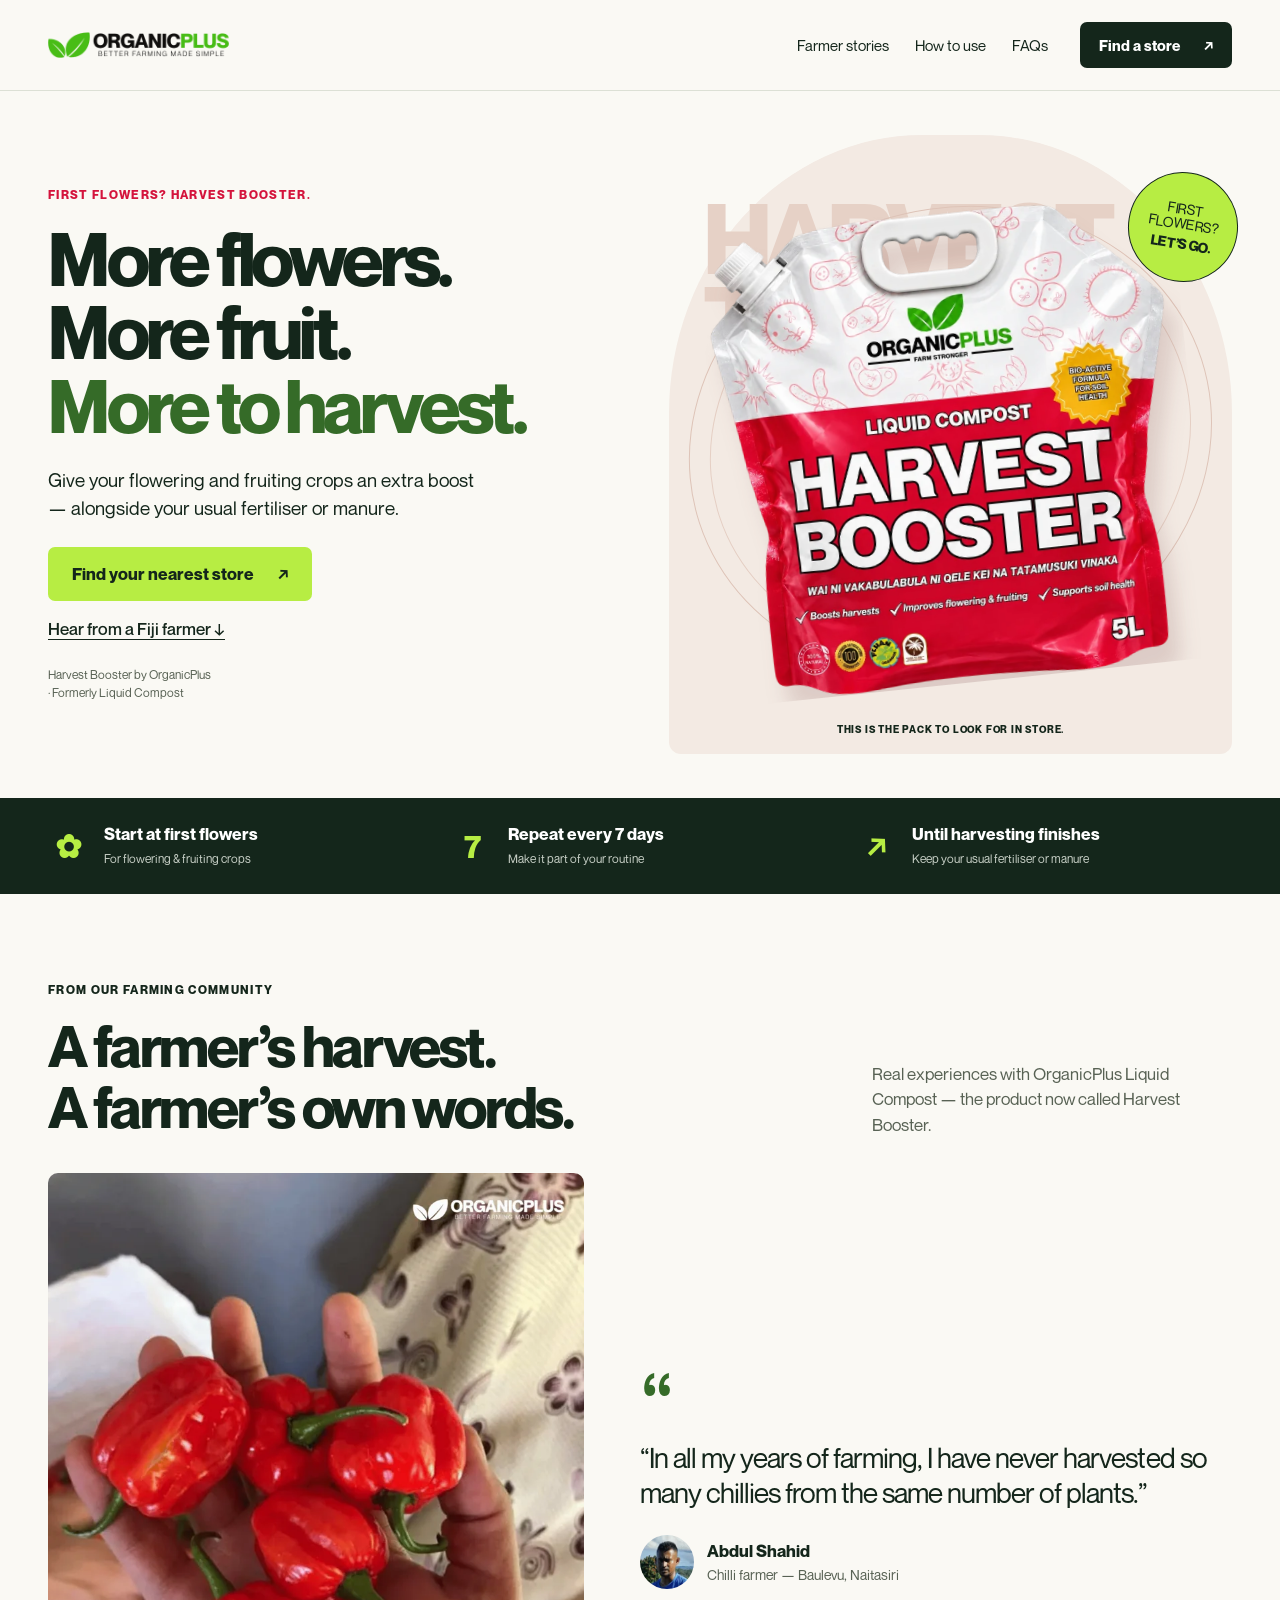
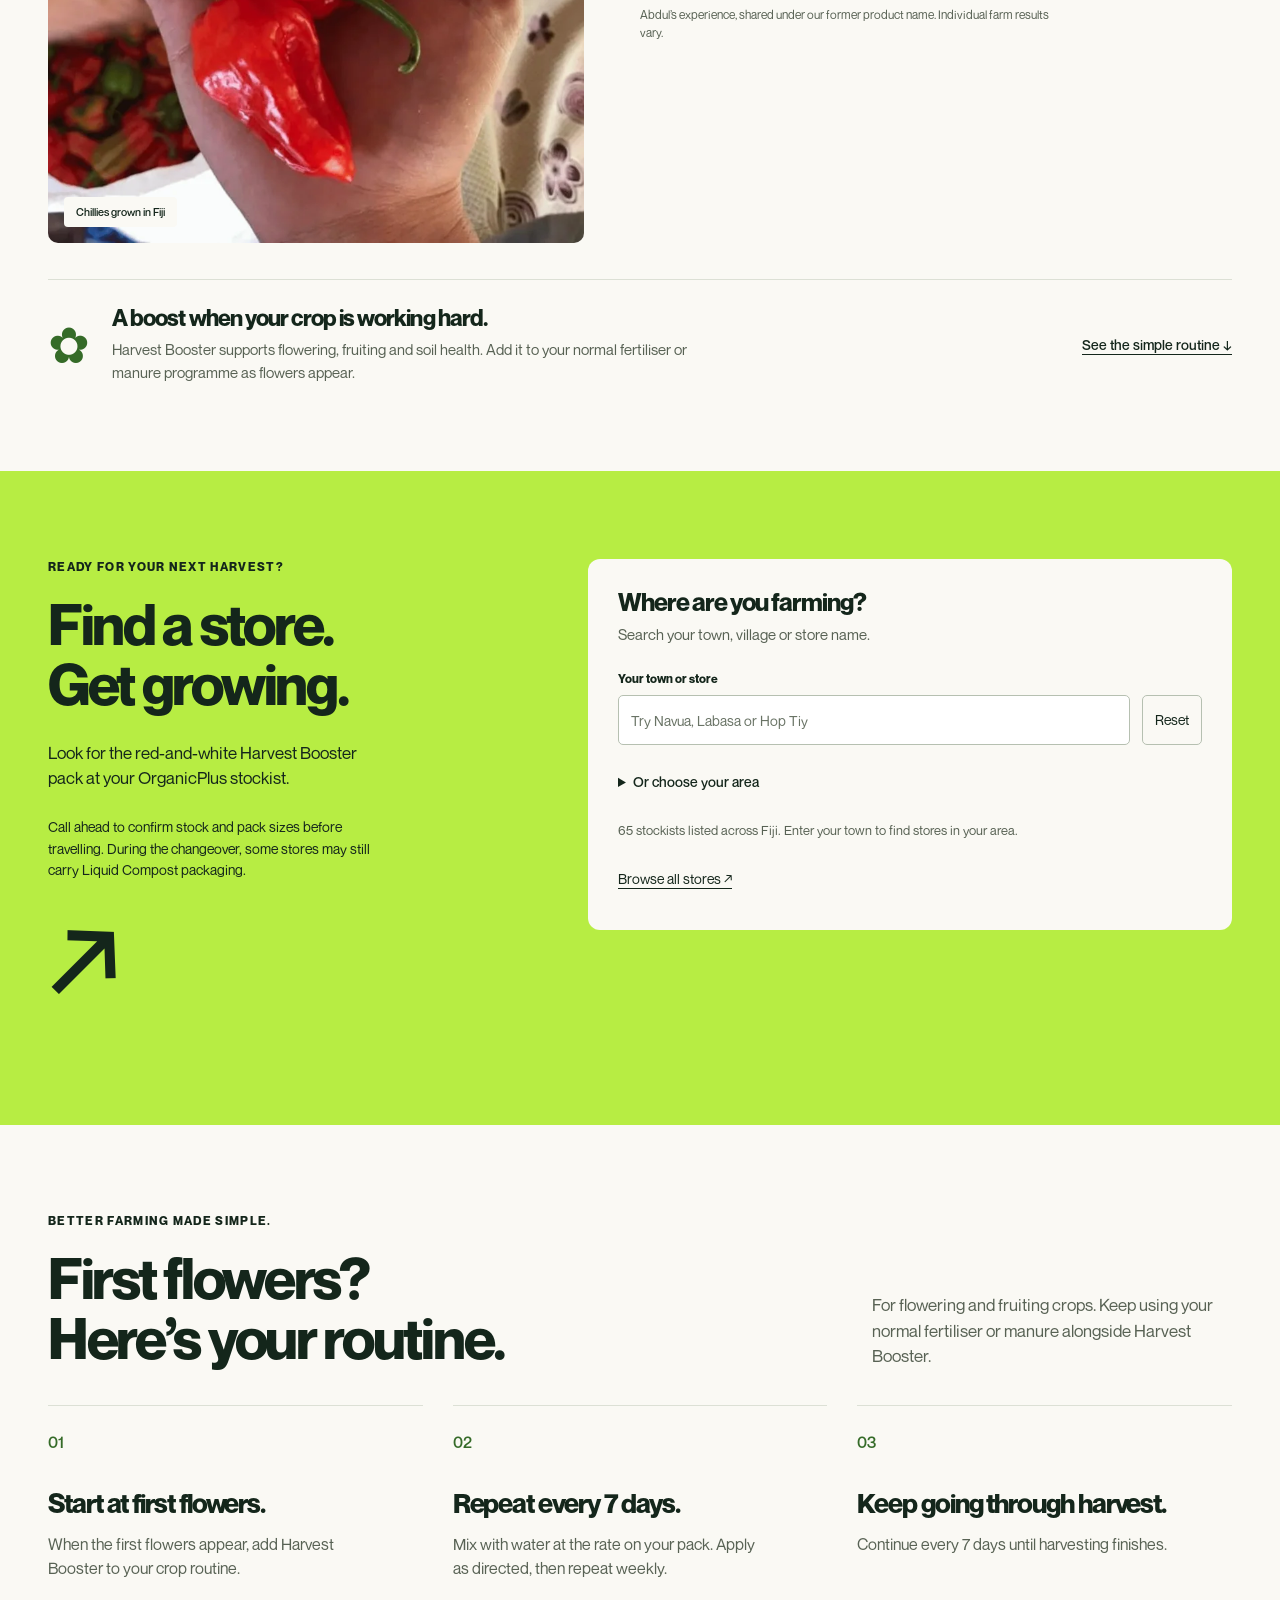
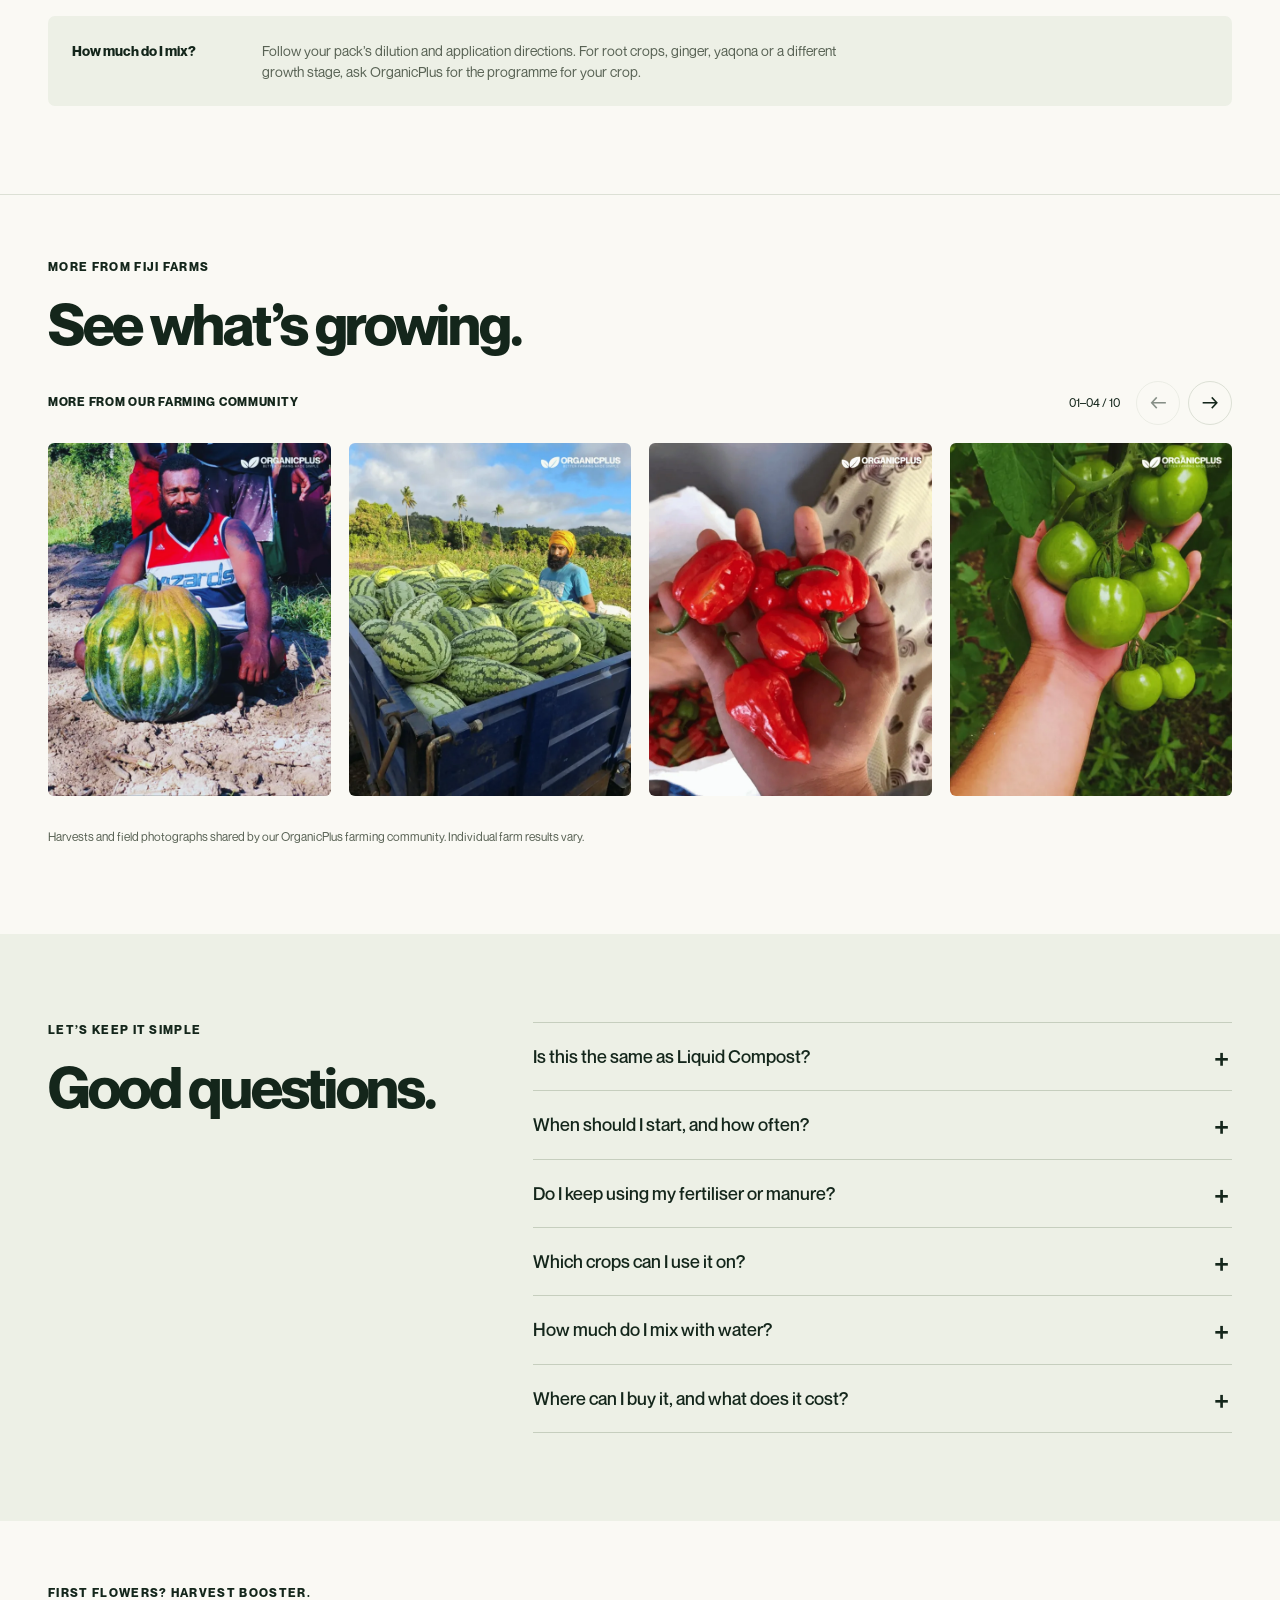
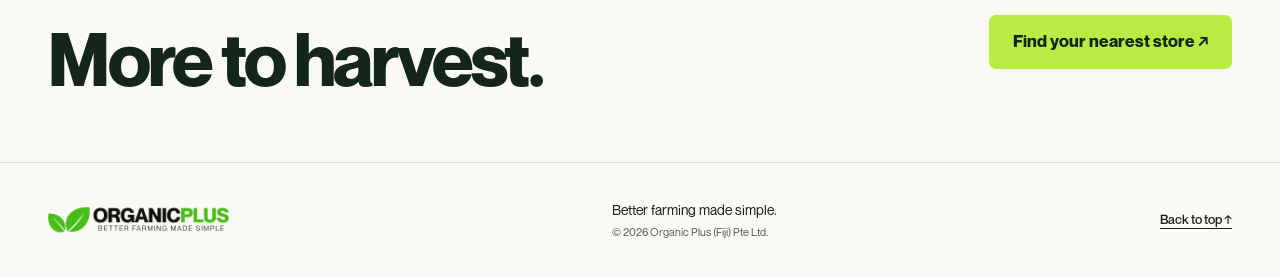
==== index.html @ ece1422f "Feature Abdul Shahid and refresh harvest gallery with supplied farmer photographs" ====
<!doctype html>
<html lang="en">
<head>
<meta charset="utf-8"><meta name="viewport" content="width=device-width, initial-scale=1">
<meta name="theme-color" content="#14261b">
<title>Harvest Booster by OrganicPlus | More to harvest</title>
<meta name="description" content="First flowers? Harvest Booster. More flowers. More fruit. More to harvest. See Fiji farmer stories, learn when to use it and find an OrganicPlus stockist.">
<meta property="og:type" content="website"><meta property="og:title" content="First flowers? Harvest Booster."><meta property="og:description" content="More flowers. More fruit. More to harvest. Find an OrganicPlus stockist in Fiji.">
<meta property="og:image" content="https://www.baywaterfiji.com/assets/harvest-booster-5l.png">
<link rel="preload" href="./assets/fonts/NeueMontreal-Bold.woff" as="font" type="font/woff" crossorigin>
<link rel="stylesheet" href="./styles.css"><script src="./site.js" defer></script>
</head>
<body>
<a class="skip-link" href="#main">Skip to content</a>
<header class="header"><div class="container header-inner">
<a class="brand" href="#main" aria-label="OrganicPlus home"><span class="brand-mark"><img src="./assets/organicplus-logo-source.png" alt="OrganicPlus" width="500" height="500"></span></a>
<nav class="desktop-nav" aria-label="Main navigation"><a href="#results">Farmer stories</a><a href="#how-to-use">How to use</a><a href="#faq">FAQs</a></nav>
<a class="button button-dark header-cta" href="#locator">Find a store <span aria-hidden="true">↗</span></a>
<button class="menu-toggle" id="menuToggle" type="button" aria-controls="mobileNav" aria-expanded="false">Menu <span aria-hidden="true">☰</span></button>
</div><nav class="mobile-nav" id="mobileNav" aria-label="Mobile navigation" hidden><a href="#results">Farmer stories</a><a href="#how-to-use">How to use</a><a href="#faq">FAQs</a><a href="#locator">Find a store ↗</a></nav></header>
<main id="main">
<section class="hero" aria-labelledby="hero-title"><div class="container hero-grid">
<div class="hero-copy"><p class="eyebrow product-eyebrow">FIRST FLOWERS? HARVEST BOOSTER.</p><h1 id="hero-title">More flowers.<br>More fruit.<br><span>More to harvest.</span></h1>
<p class="hero-description">Give your flowering and fruiting crops an extra boost — alongside your usual fertiliser or manure.</p>
<div class="hero-actions"><a class="button button-green" href="#locator">Find your nearest store <span aria-hidden="true">↗</span></a><a class="text-link" href="#results">Hear from a Fiji farmer ↓</a></div>
<p class="hero-note">Harvest Booster by OrganicPlus <span>· Formerly Liquid Compost</span></p></div>
<div class="hero-product"><div class="product-halo" aria-hidden="true"></div><span class="stage-word" aria-hidden="true">HARVEST<br>TIME.</span><img class="pouch" src="./assets/harvest-booster-cutout.webp" alt="Harvest Booster 5 litre pouch: red and white pack with a white handle and cap" width="1254" height="1254" fetchpriority="high"><div class="product-badge"><span>FIRST<br>FLOWERS?</span><strong>LET’S GO.</strong></div><p class="product-caption">THIS IS THE PACK TO LOOK FOR IN STORE.</p></div>
</div></section>
<section class="routine-strip" aria-label="When to use Harvest Booster"><div class="container routine-grid"><div><span class="routine-icon" aria-hidden="true">✿</span><p><strong>Start at first flowers</strong><span>For flowering &amp; fruiting crops</span></p></div><div><span class="routine-icon" aria-hidden="true">7</span><p><strong>Repeat every 7 days</strong><span>Make it part of your routine</span></p></div><div><span class="routine-icon" aria-hidden="true">↗</span><p><strong>Until harvesting finishes</strong><span>Keep your usual fertiliser or manure</span></p></div></div></section>
<section class="section proof" id="results" aria-labelledby="results-title"><div class="container"><div class="section-heading"><div><p class="eyebrow">FROM OUR FARMING COMMUNITY</p><h2 id="results-title">A farmer’s harvest.<br>A farmer’s own words.</h2></div><p>Real experiences with OrganicPlus Liquid Compost — the product now called Harvest Booster.</p></div>
<div class="results-grid"><figure class="feature-farmer"><img class="featured-chillies" src="./assets/harvest-chillies.webp" alt="Large red chillies held in a farmer’s hand" width="800" height="1000" loading="lazy"><figcaption>Chillies grown in Fiji</figcaption></figure>
<div class="farmer-story"><div class="quote-mark" aria-hidden="true">“</div><blockquote>“In all my years of farming, I have never harvested so many chillies from the same number of plants.”</blockquote><div class="farmer-byline"><span class="farmer-portrait"><img src="./assets/harvest-abdul-farm.webp" alt="Abdul Shahid" width="640" height="800" loading="lazy"></span><p><strong>Abdul Shahid</strong><span>Chilli farmer — Baulevu, Naitasiri</span></p></div><p class="story-note">Abdul’s experience, shared under our former product name. Individual farm results vary.</p></div></div>
<div class="why-note" id="benefits"><span aria-hidden="true">✿</span><div><h3>A boost when your crop is working hard.</h3><p>Harvest Booster supports flowering, fruiting and soil health. Add it to your normal fertiliser or manure programme as flowers appear.</p></div><a class="text-link" href="#how-to-use">See the simple routine ↓</a></div>
</div></section>
<section class="section locator" id="locator" aria-labelledby="locator-title"><div class="container locator-layout"><div class="locator-intro"><p class="eyebrow">READY FOR YOUR NEXT HARVEST?</p><h2 id="locator-title">Find a store.<br>Get growing.</h2><p>Look for the red-and-white Harvest Booster pack at your OrganicPlus stockist.</p><p class="locator-tip">Call ahead to confirm stock and pack sizes before travelling. During the changeover, some stores may still carry Liquid Compost packaging.</p><span class="locator-mark" aria-hidden="true">↗</span></div>
<div class="locator-panel"><h3>Where are you farming?</h3><p>Search your town, village or store name.</p><div class="search-row"><div class="search-field"><label for="storeSearch">Your town or store</label><input type="search" id="storeSearch" placeholder="Try Navua, Labasa or Hop Tiy" autocomplete="off" disabled></div><button class="reset-button" id="resetStores" type="button" disabled>Reset</button></div>
<details class="area-filters"><summary>Or choose your area</summary><div class="locator-filters"><div><label for="divisionSelect">Division</label><select id="divisionSelect" disabled><option value="">All divisions</option></select></div><div><label for="provinceSelect">Province</label><select id="provinceSelect" disabled><option value="">All provinces</option></select></div><div><label for="townSelect">Town / village</label><select id="townSelect" disabled><option value="">All towns / villages</option></select></div></div></details>
<div class="store-summary" id="storeSummary" role="status">Loading retailer locations…</div><div class="store-results" id="storeResults" aria-label="Matching retailers"></div><button class="text-button" id="showAllStores" type="button" disabled>Browse all stores ↗</button><button type="button" class="button button-dark load-more" id="loadMore" hidden>Show more stores ↓</button><noscript><p>Enable JavaScript to search, or <a href="./retailers.csv" download>download the retailer directory</a>.</p></noscript></div>
</div></section>
<section class="section how-to" id="how-to-use" aria-labelledby="how-title"><div class="container"><div class="section-heading"><div><p class="eyebrow">BETTER FARMING MADE SIMPLE.</p><h2 id="how-title">First flowers?<br>Here’s your routine.</h2></div><p>For flowering and fruiting crops. Keep using your normal fertiliser or manure alongside Harvest Booster.</p></div><div class="steps-grid"><article><span class="step-number">01</span><h3>Start at first flowers.</h3><p>When the first flowers appear, add Harvest Booster to your crop routine.</p></article><article><span class="step-number">02</span><h3>Repeat every 7 days.</h3><p>Mix with water at the rate on your pack. Apply as directed, then repeat weekly.</p></article><article><span class="step-number">03</span><h3>Keep going through harvest.</h3><p>Continue every 7 days until harvesting finishes.</p></article></div><div class="how-note"><strong>How much do I mix?</strong><p>Follow your pack’s dilution and application directions. For root crops, ginger, yaqona or a different growth stage, ask OrganicPlus for the programme for your crop.</p></div></div></section>
<section class="section community" aria-labelledby="community-title"><div class="container"><p class="eyebrow">MORE FROM FIJI FARMS</p><h2 id="community-title">See what’s growing.</h2>
      <div class="gallery-heading"><h3>MORE FROM OUR FARMING COMMUNITY</h3><div class="gallery-controls"><span id="galleryPosition" class="gallery-count" aria-live="polite">01 / 10</span><button type="button" id="galleryPrev" class="icon-button" aria-label="Previous harvest photo">←</button><button type="button" id="galleryNext" class="icon-button" aria-label="Next harvest photo">→</button></div></div>
      <div class="harvest-gallery" id="harvestGallery" tabindex="0" aria-label="Farmer harvest photographs; use arrow buttons or scroll to see more">
<figure><img src="./assets/harvest-pumpkin.webp" alt="Farmer beside a large pumpkin grown in Fiji" width="640" height="800" loading="lazy"></figure>
<figure><img src="./assets/harvest-watermelons.webp" alt="Farmer with a truckload of harvested watermelons" width="640" height="800" loading="lazy"></figure>
<figure><img src="./assets/harvest-chillies.webp" alt="Large red chillies held in a farmer’s hand" width="800" height="1000" loading="lazy"></figure>
<figure><img src="./assets/harvest-tomatoes.webp" alt="A cluster of large green tomatoes on the plant" width="640" height="800" loading="lazy"></figure>
<figure><img src="./assets/harvest-eggplants.webp" alt="Young farmer holding two large eggplants" width="640" height="800" loading="lazy"></figure>
<figure><img src="./assets/harvest-cabbage.webp" alt="Farmer holding a freshly harvested cabbage" width="640" height="800" loading="lazy"></figure>
<figure><img src="./assets/harvest-ginger.webp" alt="Large freshly harvested ginger rhizome" width="640" height="800" loading="lazy"></figure>
<figure><img src="./assets/harvest-dalo.webp" alt="Freshly harvested dalo with stems attached" width="640" height="800" loading="lazy"></figure>
<figure><img src="./assets/harvest-abdul-farm.webp" alt="Abdul Shahid standing in his chilli field" width="640" height="800" loading="lazy"></figure>
<figure><img src="./assets/harvest-crop-field.webp" alt="Lush crop growth in an OrganicPlus farmer’s field" width="640" height="800" loading="lazy"></figure>
      </div><p class="gallery-note">Harvests and field photographs shared by our OrganicPlus farming community. Individual farm results vary.</p>

</div></section>
<section class="section faq" id="faq" aria-labelledby="faq-title"><div class="container faq-grid"><div><p class="eyebrow">LET’S KEEP IT SIMPLE</p><h2 id="faq-title">Good questions.</h2></div><div class="faq-list">
<details><summary>Is this the same as Liquid Compost?</summary><div class="faq-answer">Yes. Harvest Booster is the new name and packaging for OrganicPlus Liquid Compost. Our farmer photos and testimonials may still show or mention the previous name.</div></details>
<details><summary>When should I start, and how often?</summary><div class="faq-answer">For flowering and fruiting crops, start when the first flowers appear. Apply every 7 days until harvesting finishes. Follow the mixing and application directions on your pack.</div></details>
<details><summary>Do I keep using my fertiliser or manure?</summary><div class="faq-answer">Yes. Use Harvest Booster alongside your usual fertiliser or manure programme. It supports your crop and soil, while your normal programme supplies the nutrition your crop needs.</div></details>
<details><summary>Which crops can I use it on?</summary><div class="faq-answer">Harvest Booster supports flowering and fruiting crops, including watermelon, chillies, eggplant and fruit trees. For root crops, ginger, yaqona and other crop programmes, ask OrganicPlus for guidance on timing and application.</div></details>
<details><summary>How much do I mix with water?</summary><div class="faq-answer">Use the dilution and application directions on your pack. Rates depend on your application method and crop. Have your crop, plant count and tank size ready when asking for advice.</div></details>
<details><summary>Where can I buy it, and what does it cost?</summary><div class="faq-answer">Use our <a href="#locator">store finder</a> to find a stockist in your area. Call to check today’s price, available pack sizes and stock before travelling.</div></details>
</div></div></section>
<section class="closing"><div class="container closing-inner"><div><p class="eyebrow">FIRST FLOWERS? HARVEST BOOSTER.</p><h2>More to harvest.</h2></div><a class="button button-green" href="#locator">Find your nearest store ↗</a></div></section>
</main>
<footer class="footer"><div class="container footer-inner"><a class="brand" href="#main" aria-label="OrganicPlus, back to top"><span class="brand-mark"><img src="./assets/organicplus-logo-source.png" alt="OrganicPlus" width="500" height="500"></span></a><p>Better farming made simple.<br><span>© <span id="year">2026</span> Organic Plus (Fiji) Pte Ltd.</span></p><a class="text-link" href="#main">Back to top ↑</a></div></footer>
<div class="mobile-store-bar"><span>First flowers?<strong>Harvest Booster.</strong></span><a class="button button-green" href="#locator">Find a store ↗</a></div>
</body></html>
---- styles.css ----
@font-face{font-family:Neue;src:url('./assets/fonts/NeueMontreal-Regular.woff') format('woff');font-weight:400;font-display:swap}@font-face{font-family:Neue;src:url('./assets/fonts/NeueMontreal-Medium.woff') format('woff');font-weight:500;font-display:swap}@font-face{font-family:Neue;src:url('./assets/fonts/NeueMontreal-Bold.woff') format('woff');font-weight:700;font-display:swap}
:root{--ink:#14261b;--green:#b7ed43;--deep:#356b28;--paper:#faf9f4;--red:#d4143c;--line:#dce0d5;--muted:#586254}*{box-sizing:border-box}html{scroll-behavior:smooth;scroll-padding-top:100px}body{margin:0;background:var(--paper);color:var(--ink);font:400 17px/1.5 Neue,Arial,sans-serif}img{max-width:100%;display:block}a{color:inherit;text-underline-offset:4px}button,input,select{font:inherit}button,a,input,select,summary{-webkit-tap-highlight-color:transparent}button,summary{cursor:pointer}button:disabled{cursor:default;opacity:.5}[hidden]{display:none!important}h1,h2,h3,h4,p,figure,blockquote{margin:0}h1,h2,h3,h4{font-weight:700;line-height:1.05;letter-spacing:-.04em}h2{font-size:clamp(36px,4.5vw,60px)}h3{font-size:25px}p{max-width:65ch}a:focus-visible,button:focus-visible,input:focus-visible,select:focus-visible,summary:focus-visible,.harvest-gallery:focus-visible{outline:3px solid var(--red);outline-offset:5px}.container{width:min(1240px,calc(100% - 96px));margin:auto}.section{padding:88px 0}.eyebrow{font-size:12px;line-height:1.4;letter-spacing:.11em;font-weight:700;margin-bottom:18px}.button{display:inline-flex;align-items:center;justify-content:center;gap:24px;min-height:54px;padding:14px 23px;border:1px solid transparent;border-radius:7px;font-weight:700;line-height:1.2;text-decoration:none;transition:background .18s,transform .18s}.button:hover{transform:translateY(-2px)}.button-green{background:var(--green);color:var(--ink)}.button-green:hover{background:#c9f871}.button-dark{background:var(--ink);color:#fff}.text-link{display:inline-flex;align-items:center;min-height:44px;font-weight:500}.skip-link{position:fixed;top:-100px;left:20px;z-index:20;background:white;padding:14px}.skip-link:focus{top:12px}.header{position:sticky;top:0;z-index:10;border-bottom:1px solid var(--line);background:rgba(250,249,244,.97)}.header-inner{height:90px;display:flex;align-items:center;gap:32px}.brand{display:block;flex-shrink:0}.brand-mark{display:block;position:relative;width:181px;aspect-ratio:389/55;overflow:hidden}.brand-mark img{position:absolute;width:128.5347%;max-width:none;height:auto;left:-15.4242%;top:-405.4545%}.desktop-nav{margin-left:auto;display:flex;gap:26px;font-size:15px}.desktop-nav a{text-decoration:none;min-height:44px;display:flex;align-items:center}.desktop-nav a:hover{text-decoration:underline}.header-cta{font-size:15px;min-height:46px;padding:12px 18px}.menu-toggle{display:none;border:1px solid var(--line);padding:9px 12px;min-height:44px;background:transparent;border-radius:5px;color:var(--ink)}.mobile-nav{padding:8px 24px 18px;border-top:1px solid var(--line)}.mobile-nav a{display:block;padding:12px 0;text-decoration:none}
.hero{overflow:hidden}.hero-grid{display:grid;grid-template-columns:1.05fr 1fr;align-items:center;gap:30px;padding-top:44px;padding-bottom:44px}.hero-copy{position:relative;z-index:1}.product-eyebrow{color:var(--red)}h1{font-size:clamp(52px,5.8vw,79px);line-height:.99;letter-spacing:-.055em}h1 span{color:var(--deep)}.hero-description{max-width:440px;font-size:19px;line-height:1.45;margin-top:24px}.hero-actions{display:flex;align-items:flex-start;flex-direction:column;gap:5px;margin-top:26px}.hero-note{margin-top:16px;font-size:12px;color:var(--muted)}.hero-note span{display:block}.hero-product{position:relative;isolation:isolate;min-width:0;aspect-ratio:1/1.1;display:flex;align-items:center;justify-content:center;background:#f3eae3;border-radius:45% 45% 12px 12px}.product-halo{position:absolute;inset:12% 3% 13%;border:1px solid #dec4b8;border-radius:50%;transform:rotate(-18deg)}.product-halo:after{content:'';position:absolute;inset:20px;border:1px solid #e5cfc4;border-radius:50%}.stage-word{position:absolute;top:10%;left:6%;font-weight:700;font-size:clamp(60px,7.7vw,108px);letter-spacing:-.065em;line-height:.84;color:#e6d1c6;z-index:-1}.pouch{width:94%;height:auto;transform:rotate(-6deg);filter:drop-shadow(10px 25px 10px #6d35332b);clip-path:inset(5.9% 4% 4.9% 5.8%)}.product-badge{position:absolute;right:-6px;top:6%;display:grid;place-content:center;width:110px;aspect-ratio:1;background:var(--green);border:1px solid var(--ink);border-radius:50%;text-align:center;transform:rotate(9deg);font-size:14px;line-height:1.05;letter-spacing:-.02em}.product-badge strong{margin-top:6px;font-size:14px}.product-caption{position:absolute;bottom:17px;text-align:center;font-size:10px;font-weight:700;letter-spacing:.08em}.routine-strip{background:var(--ink);color:#fff}.routine-grid{display:grid;grid-template-columns:repeat(3,1fr);gap:28px;padding-top:26px;padding-bottom:26px}.routine-grid>div{display:flex;gap:16px;align-items:center}.routine-icon{color:var(--green);width:40px;flex-shrink:0;font-weight:700;font-size:32px;line-height:1;text-align:center}.routine-grid strong,.routine-grid p span{display:block}.routine-grid strong{font-size:17px;line-height:1.2}.routine-grid p span{margin-top:5px;font-size:12px;color:#c8d0c7}.section-heading{display:flex;justify-content:space-between;align-items:flex-end;gap:44px;margin-bottom:36px}.section-heading>p{max-width:360px;color:var(--muted)}.results-grid{display:grid;grid-template-columns:.95fr 1.05fr;gap:56px;align-items:center}.feature-farmer{position:relative;border-radius:10px;overflow:hidden}.feature-farmer>img{width:100%;height:auto;aspect-ratio:1.2;object-fit:cover;object-position:center 45%}.feature-farmer figcaption{position:absolute;bottom:16px;left:16px;background:var(--paper);padding:7px 12px;border-radius:4px;font-size:11px;font-weight:500}.quote-mark{font-size:100px;line-height:.65;color:var(--deep)}blockquote{font-size:clamp(24px,2.2vw,31px);line-height:1.25;letter-spacing:-.035em}.farmer-byline{display:flex;align-items:center;gap:13px;margin-top:25px}.farmer-byline img{width:54px;height:54px;border-radius:50%;object-fit:cover}.farmer-byline strong,.farmer-byline span{display:block}.farmer-byline span{font-size:14px;color:var(--muted)}.story-note,.gallery-note{font-size:12px;color:var(--muted);line-height:1.5;margin-top:17px;max-width:420px}.why-note{margin-top:36px;padding-top:26px;border-top:1px solid var(--line);display:flex;align-items:center;gap:22px}.why-note>span{font-size:50px;color:var(--deep)}.why-note h3{font-size:23px}.why-note p{font-size:15px;max-width:600px;margin-top:8px;color:var(--muted)}.why-note>a{margin-left:auto;white-space:nowrap;font-size:14px}
.locator{background:var(--green)}.locator-layout{display:grid;grid-template-columns:.85fr 1.15fr;gap:64px;align-items:start}.locator-intro>p:not(.eyebrow){margin-top:25px;max-width:340px}.locator-intro .locator-tip{font-size:14px;line-height:1.55}.locator-mark{font-size:120px;font-weight:500;line-height:1.3}.locator-panel{background:var(--paper);border-radius:12px;padding:30px;min-width:0}.locator-panel>p{font-size:15px;color:var(--muted);margin-top:8px}.search-row{display:flex;gap:12px;align-items:flex-end;margin-top:24px}.search-field{flex:1;min-width:0}label{display:block;font-size:12px;font-weight:700;margin-bottom:7px}input,select{color:var(--ink);background:white;border:1px solid #b6c0b1;border-radius:5px;min-height:50px;padding:10px 12px;width:100%;min-width:0;font-size:16px}input:disabled,select:disabled{background:#f1f1ed}input::placeholder{color:#697365;font-size:14px}.reset-button{border:1px solid #b6c0b1;min-height:50px;padding:8px 12px;background:transparent;border-radius:5px;color:var(--ink);font-size:14px}.area-filters{margin-top:16px}.area-filters summary{min-height:44px;display:list-item;padding:10px 0;font-size:14px;font-weight:500}.locator-filters{display:grid;grid-template-columns:repeat(3,minmax(0,1fr));gap:10px;padding:7px 0 16px}.locator-filters select{font-size:14px;padding:10px 6px}.store-summary{font-size:13px;color:var(--muted);margin:16px 0}.store-results{display:grid;gap:10px}.store-card{padding:17px 0;border-top:1px solid var(--line);display:flex;gap:16px;align-items:center;justify-content:space-between}.store-card h4{font-size:18px;line-height:1.2;letter-spacing:-.02em}.store-card p{font-size:12px;color:var(--muted);margin-top:5px}.phone{flex-shrink:0;display:inline-flex;align-items:center;min-height:44px;padding:8px 10px;border-radius:5px;background:#e9efdf;font-size:13px;font-weight:700;text-decoration:none}.store-empty{font-size:14px;padding:14px 0}.text-button{color:var(--ink);background:transparent;border:0;text-decoration:underline;text-underline-offset:4px;padding:10px 0;min-height:44px;font-size:14px}.load-more{margin-top:14px;width:100%;font-size:14px}.locator-error{font-size:14px}.steps-grid{display:grid;grid-template-columns:repeat(3,1fr);gap:30px}.steps-grid article{border-top:1px solid var(--line);padding-top:24px}.step-number{display:block;font-size:16px;color:var(--deep);margin-bottom:35px;font-weight:500}.steps-grid h3{font-size:27px;line-height:1.1}.steps-grid p{color:var(--muted);font-size:16px;margin-top:14px;max-width:310px}.how-note{display:flex;gap:25px;border-radius:7px;background:#edf0e6;padding:24px;margin-top:36px;font-size:14px}.how-note strong{min-width:165px}.how-note p{color:var(--muted)}.community{border-top:1px solid var(--line);padding-top:64px}.gallery-heading{display:flex;align-items:center;justify-content:space-between;gap:15px;margin:26px 0 18px}.gallery-heading h3{font-size:12px;letter-spacing:.06em}.gallery-controls{display:flex;align-items:center;gap:8px}.gallery-count{font-size:12px;margin-right:8px;white-space:nowrap}.icon-button{width:44px;height:44px;border:1px solid var(--line);border-radius:50%;background:transparent;font-size:22px;color:var(--ink)}.harvest-gallery{display:flex;gap:18px;overflow-x:auto;scroll-snap-type:x mandatory;scrollbar-width:thin;padding-bottom:15px;overscroll-behavior-x:contain}.harvest-gallery figure{flex:0 0 calc((100% - 54px)/4);scroll-snap-align:start;overflow:hidden;border-radius:6px;background:#e6e8df}.harvest-gallery img{width:100%;height:auto}.gallery-note{max-width:none}.faq{background:#edf0e6}.faq-grid{display:grid;grid-template-columns:.75fr 1.25fr;gap:65px}.faq-list details{border-top:1px solid #c6cebe}.faq-list details:last-child{border-bottom:1px solid #c6cebe}.faq-list summary{font-size:18px;font-weight:500;position:relative;padding:22px 35px 22px 0;list-style:none;line-height:1.3}.faq-list summary::-webkit-details-marker{display:none}.faq-list summary:after{content:'+';position:absolute;right:3px;top:18px;font-size:27px}.faq-list details[open] summary:after{content:'−'}.faq-answer{font-size:15px;line-height:1.6;color:var(--muted);padding:0 30px 22px 0}.closing{padding:64px 0}.closing-inner{display:flex;align-items:center;justify-content:space-between;gap:25px}.closing h2{font-size:clamp(42px,5.8vw,76px)}.footer{padding:35px 0;border-top:1px solid var(--line)}.footer-inner{display:flex;gap:35px;justify-content:space-between;align-items:center}.footer p{font-size:14px}.footer p>span{font-size:11px;color:var(--muted)}.footer .text-link{font-size:13px}.mobile-store-bar{display:none}
@media(min-width:1440px){.hero-grid{padding-top:55px;padding-bottom:55px}}@media(max-width:1100px){.container{width:calc(100% - 64px)}.header-inner{gap:22px}.desktop-nav{gap:15px}.brand-mark{width:165px}.hero-grid{gap:24px}h1{font-size:58px}.hero-description{font-size:18px}.product-badge{width:93px;font-size:12px}.product-badge strong{font-size:12px}.routine-grid{gap:14px}.routine-grid>div{gap:8px}.routine-grid strong{font-size:15px}.routine-grid p span{font-size:11px}.section-heading{gap:30px}.section-heading>p{max-width:300px;font-size:15px}.results-grid{gap:32px}.locator-layout{gap:35px}.locator-panel{padding:25px}.store-card{align-items:flex-start;flex-direction:column;gap:8px}.why-note>a{white-space:normal;max-width:130px}.faq-grid{gap:40px}.steps-grid h3{font-size:24px}}
@media(max-width:850px){html{scroll-padding-top:85px}.container{width:calc(100% - 44px)}.header-inner{height:73px}.brand-mark{width:157px}.desktop-nav,.header-cta{display:none}.menu-toggle{display:block;margin-left:auto}.hero-grid{padding-top:35px;padding-bottom:32px;grid-template-columns:1fr 1fr;gap:12px}h1{font-size:45px}.hero-description{font-size:16px}.hero-actions{margin-top:21px}.hero-actions .button{padding:14px;font-size:15px;gap:12px}.hero-actions .text-link{font-size:14px}.hero-product{aspect-ratio:1/1.35}.pouch{width:110%;max-width:none}.stage-word{font-size:65px;top:17%}.product-badge{width:80px;right:-2px;top:8%;font-size:11px}.product-badge strong{font-size:10px}.product-caption{font-size:8px;padding:0 12px}.hero-note{font-size:11px}.section{padding:60px 0}.routine-grid{padding-top:22px;padding-bottom:22px;gap:16px}.routine-icon{font-size:26px;width:30px}.routine-grid>div{align-items:flex-start}.routine-grid p span{line-height:1.4}.section-heading{display:block;margin-bottom:28px}.section-heading>p{max-width:500px;margin-top:20px}.results-grid{gap:28px}.feature-farmer>img{aspect-ratio:1/1.3}blockquote{font-size:25px}.quote-mark{font-size:80px}.why-note{display:grid;grid-template-columns:40px minmax(0,1fr);align-items:start;gap:14px}.why-note>div{min-width:0}.why-note>a{grid-column:2;margin-left:0;max-width:none;justify-self:start;white-space:normal}.locator-layout{grid-template-columns:1fr;gap:25px}.locator-intro h2 br{display:none}.locator-intro>p:not(.eyebrow){max-width:570px;margin-top:16px}.locator-mark{display:none}.locator-filters{gap:14px}.store-card{align-items:center;flex-direction:row}.steps-grid{gap:20px}.steps-grid h3{font-size:22px}.steps-grid p{font-size:15px}.faq-grid{grid-template-columns:1fr;gap:30px}.footer-inner{flex-wrap:wrap;gap:22px}.footer .text-link{margin-left:auto}.harvest-gallery figure{flex-basis:calc((100% - 36px)/3)}}
@media(max-width:620px){body{padding-bottom:calc(76px + env(safe-area-inset-bottom))}.container{width:calc(100% - 40px)}.header-inner{height:68px}.brand-mark{width:150px}.menu-toggle{font-size:13px}.hero-grid{grid-template-columns:1fr;gap:22px;padding-top:30px;padding-bottom:24px}.product-eyebrow{font-size:11px;margin-bottom:14px}h1{font-size:clamp(39px,10.8vw,61px);line-height:1.01}.hero-description{font-size:17px;margin-top:20px;max-width:370px}.hero-actions{margin-top:22px;gap:6px}.hero-actions .button{min-height:54px;padding:14px 20px;gap:25px;font-size:16px}.hero-actions .text-link{min-height:40px;font-size:14px}.hero-note{margin-top:10px;font-size:11px}.hero-note span{display:inline}.hero-product{width:100%;max-width:410px;aspect-ratio:1.2;margin:auto;border-radius:45% 45% 10px 10px}.pouch{width:83%;transform:rotate(-7deg);margin-top:-4px}.product-halo{inset:8% 13% 12%}.stage-word{top:12%;left:5%;font-size:71px}.product-badge{width:86px;top:1%;right:0;font-size:11px}.product-badge strong{font-size:11px}.product-caption{bottom:7px;font-size:8px}.routine-grid{grid-template-columns:1fr;gap:17px;padding-top:25px;padding-bottom:25px}.routine-grid>div{align-items:center;gap:17px}.routine-icon{width:30px;font-size:30px}.routine-grid strong{font-size:16px}.routine-grid p span{font-size:12px;margin-top:2px}.section{padding:46px 0}h2{font-size:38px;line-height:1.03}.eyebrow{font-size:10px;margin-bottom:14px}.section-heading>p{font-size:15px;margin-top:18px}.results-grid{grid-template-columns:1fr;gap:28px}.feature-farmer>img{aspect-ratio:1.22;object-position:center 38%}.farmer-story{padding:4px 3px 0}.quote-mark{font-size:74px}blockquote{font-size:25px;line-height:1.28}.farmer-byline{margin-top:20px}.story-note{font-size:11px}.why-note{grid-template-columns:32px minmax(0,1fr);margin-top:27px;padding-top:23px;gap:13px}.why-note>span{font-size:37px}.why-note h3{font-size:22px;line-height:1.12}.why-note p{font-size:14px;margin-top:9px}.why-note>a{margin-left:0;font-size:13px}.locator-intro h2 br{display:block}.locator-intro>p:not(.eyebrow){font-size:16px}.locator-intro .locator-tip{font-size:12px!important;line-height:1.5}.locator-panel{padding:22px 18px;border-radius:9px}.locator-panel h3{font-size:25px}.locator-panel>p{font-size:14px}.search-row{gap:9px;margin-top:22px}.reset-button{padding:10px;font-size:13px}.locator-filters{grid-template-columns:1fr;gap:12px}.locator-filters select{font-size:16px;padding:10px 12px}.store-summary{font-size:12px;line-height:1.5}.store-card{flex-direction:column;align-items:flex-start;gap:8px}.store-card h4{font-size:18px}.store-card p{font-size:12px}.phone{padding:8px 12px;font-size:13px}.steps-grid{grid-template-columns:1fr;gap:23px}.steps-grid article{display:grid;grid-template-columns:34px 1fr;column-gap:17px;padding-top:21px}.step-number{grid-row:1/3;margin:0;font-size:18px;padding-top:2px}.steps-grid h3{font-size:24px}.steps-grid p{margin-top:9px;font-size:15px;max-width:none}.how-note{display:block;padding:20px;margin-top:28px;font-size:14px}.how-note p{margin-top:8px}.community{padding-top:40px}.gallery-heading{align-items:flex-end;margin-top:20px}.gallery-heading h3{font-size:9px;line-height:1.5;max-width:130px}.gallery-controls{gap:5px}.gallery-count{font-size:10px;margin-right:4px}.icon-button{width:44px;height:44px}.harvest-gallery{gap:14px}.harvest-gallery figure{flex-basis:76%}.gallery-note{font-size:11px}.faq-grid{gap:23px}.faq-list summary{font-size:17px;padding-top:20px;padding-bottom:20px}.faq-answer{font-size:14px;padding-right:12px}.closing{padding:43px 0}.closing-inner{align-items:flex-start;flex-direction:column;gap:24px}.closing h2{font-size:44px}.footer{padding:30px 0}.footer-inner{align-items:flex-start;flex-direction:column;gap:20px}.footer .brand-mark{width:160px}.footer .text-link{margin-left:0}.mobile-store-bar{position:fixed;bottom:0;left:0;right:0;z-index:11;display:flex;align-items:center;justify-content:space-between;gap:12px;background:var(--ink);padding:11px 20px calc(11px + env(safe-area-inset-bottom));box-shadow:0 -4px 18px #14261b1a;color:white}.mobile-store-bar>span{font-size:11px;line-height:1.3}.mobile-store-bar strong{display:block;font-size:13px}.mobile-store-bar .button{min-height:48px;font-size:14px;padding:12px 17px;gap:10px}}
@media(prefers-reduced-motion:reduce){html{scroll-behavior:auto}.button{transition:none}.button:hover{transform:none}}

/* Keep the supplied chilli photograph intact and frame Abdul’s portrait from image 26. */
.feature-farmer>img.featured-chillies{aspect-ratio:4/5;object-fit:contain}.farmer-portrait{position:relative;display:block;flex:0 0 54px;width:54px;height:54px;border-radius:50%;overflow:hidden}.farmer-byline .farmer-portrait img{position:absolute;width:500%;height:auto;max-width:none;left:-263%;top:-89%;border-radius:0}.farmer-byline>p{min-width:0}
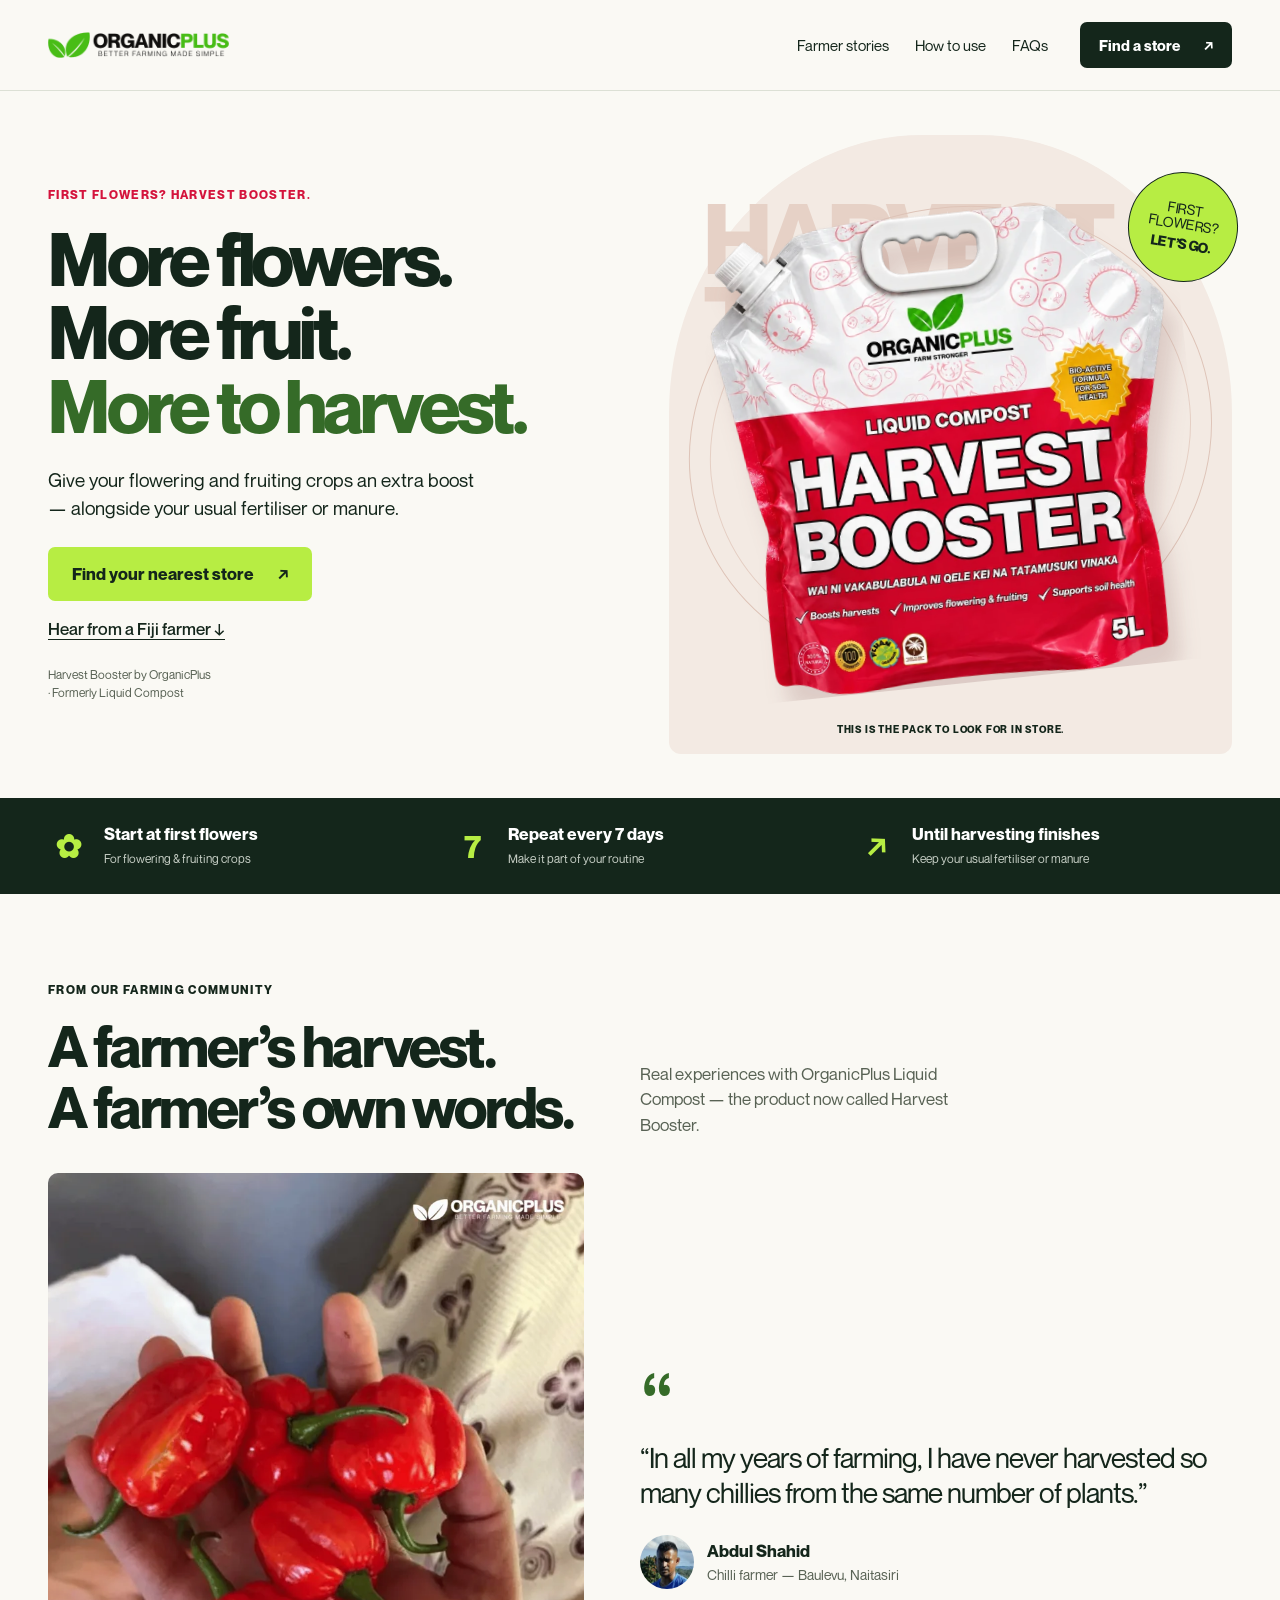
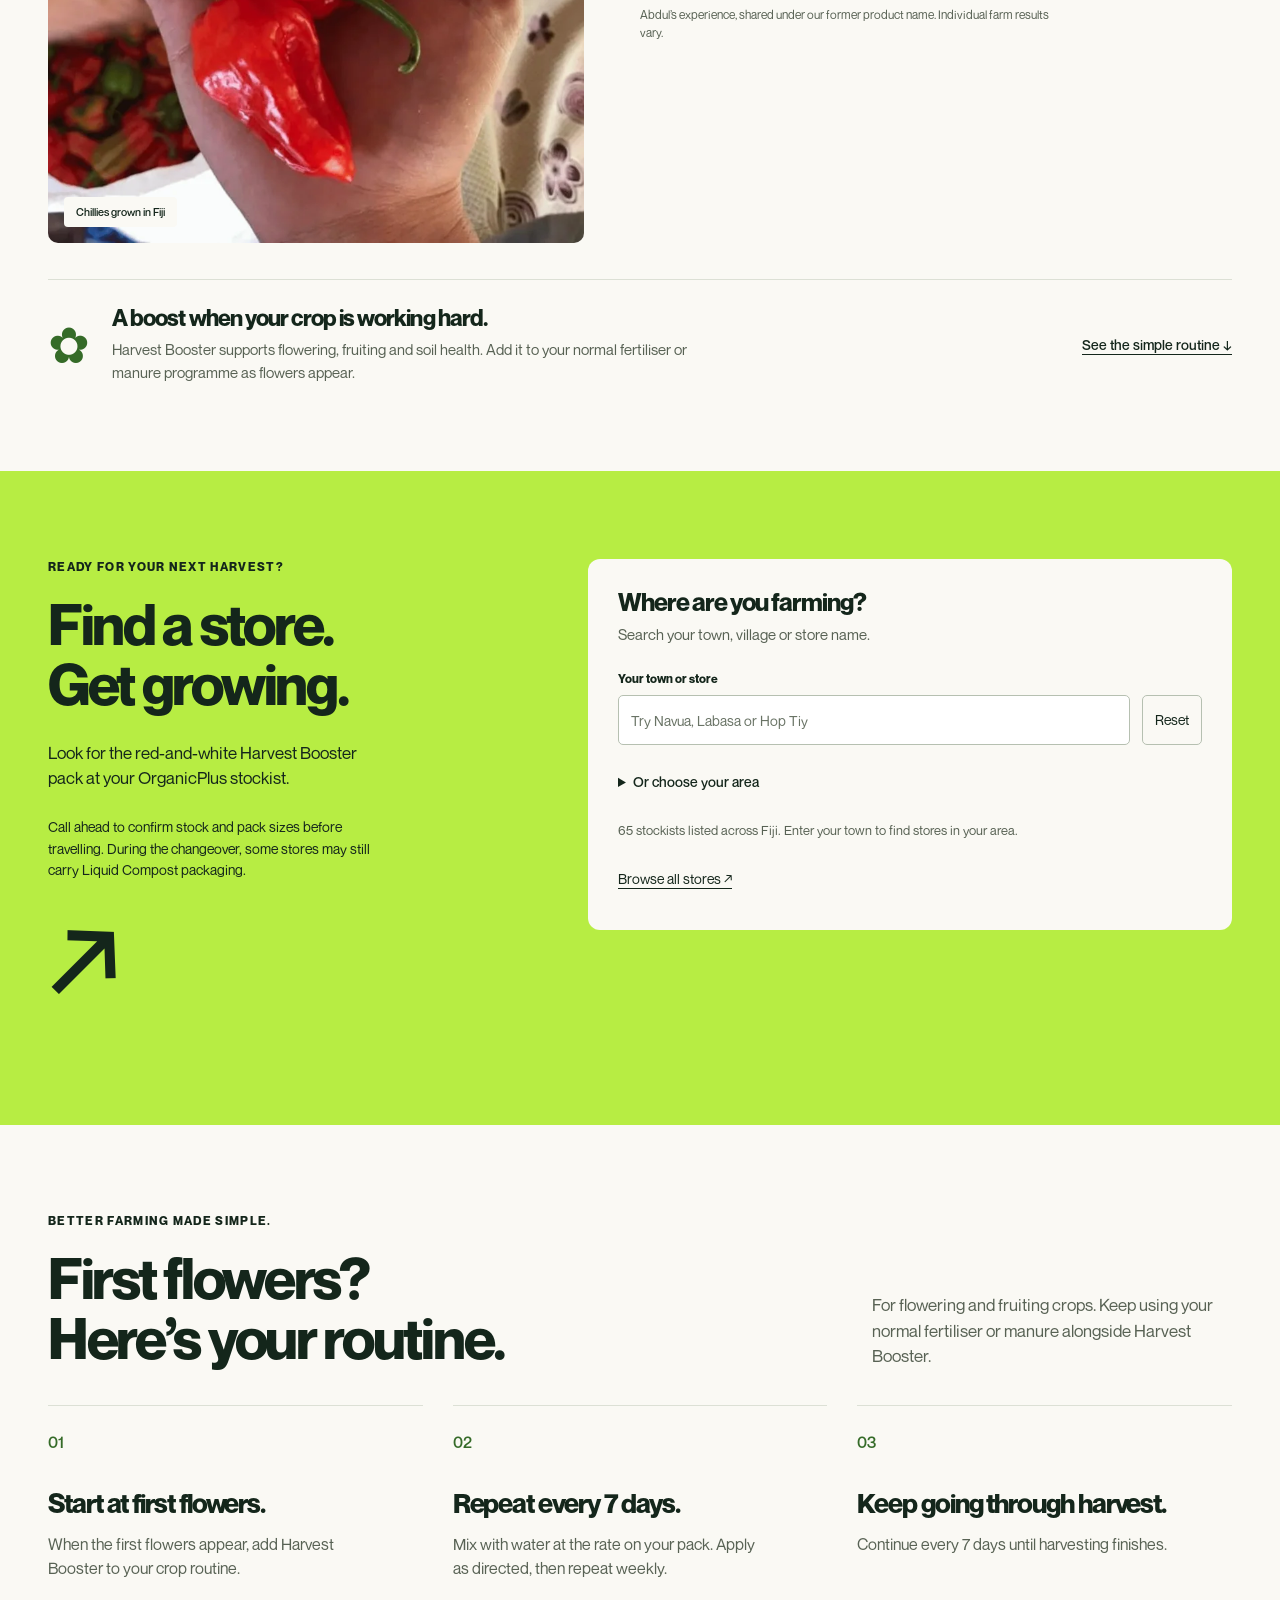
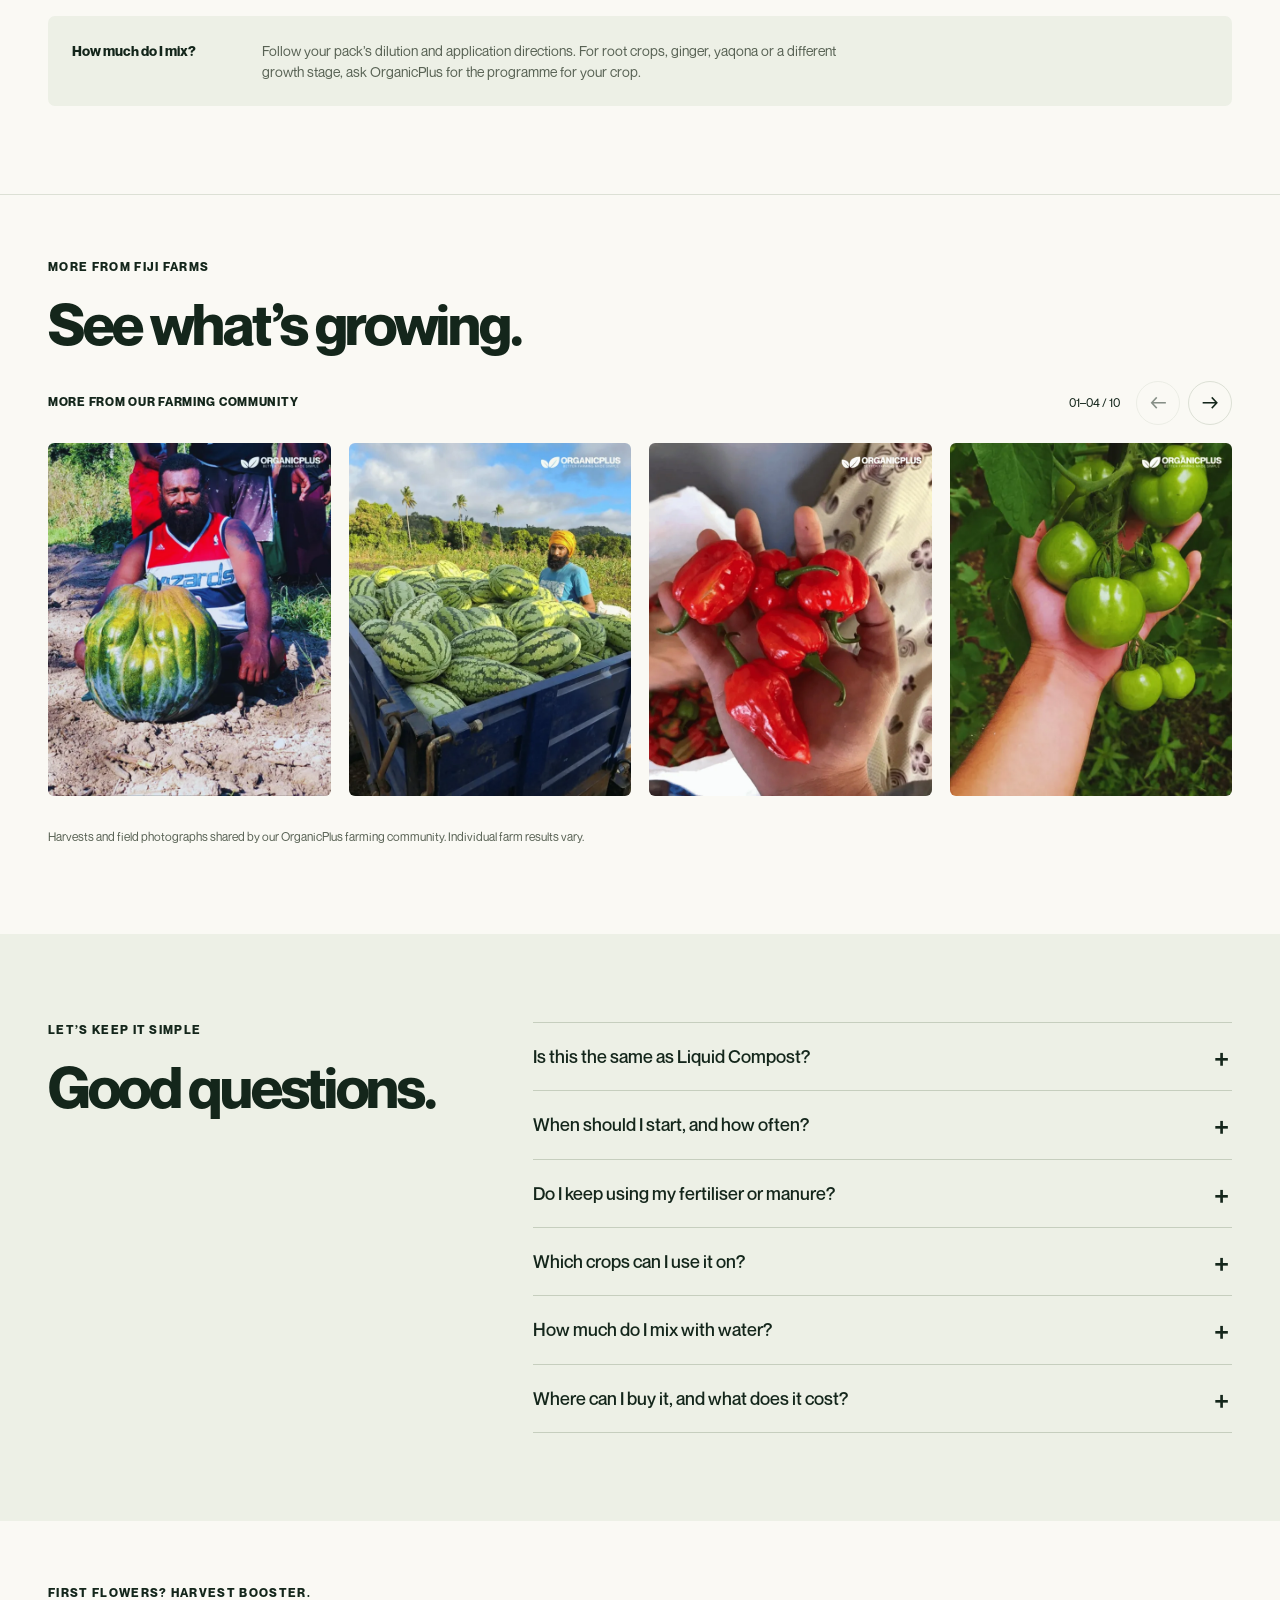
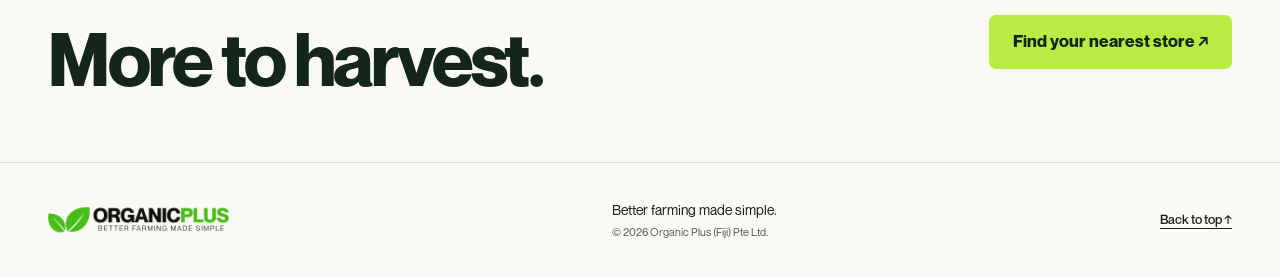
==== commit 94bd6608: "Publish approved Harvest Booster website at www.baywaterfiji.com" ====
--- a/index.html
+++ b/index.html
@@ -7,6 +7,9 @@
 <meta name="description" content="First flowers? Harvest Booster. More flowers. More fruit. More to harvest. See Fiji farmer stories, learn when to use it and find an OrganicPlus stockist.">
 <meta property="og:type" content="website"><meta property="og:title" content="First flowers? Harvest Booster."><meta property="og:description" content="More flowers. More fruit. More to harvest. Find an OrganicPlus stockist in Fiji.">
 <meta property="og:image" content="https://www.baywaterfiji.com/assets/harvest-booster-5l.png">
+<link rel="canonical" href="https://www.baywaterfiji.com/">
+<meta property="og:url" content="https://www.baywaterfiji.com/">
+<meta property="og:site_name" content="OrganicPlus">
 <link rel="preload" href="./assets/fonts/NeueMontreal-Bold.woff" as="font" type="font/woff" crossorigin>
 <link rel="stylesheet" href="./styles.css"><script src="./site.js" defer></script>
 </head>
--- a/styles.css
+++ b/styles.css
@@ -9,3 +9,7 @@
 
 /* Keep the supplied chilli photograph intact and frame Abdul’s portrait from image 26. */
 .feature-farmer>img.featured-chillies{aspect-ratio:4/5;object-fit:contain}.farmer-portrait{position:relative;display:block;flex:0 0 54px;width:54px;height:54px;border-radius:50%;overflow:hidden}.farmer-byline .farmer-portrait img{position:absolute;width:500%;height:auto;max-width:none;left:-263%;top:-89%;border-radius:0}.farmer-byline>p{min-width:0}
+
+/* Match the proof introduction to the photo and quote columns on desktop. */
+@media(min-width:851px){.proof{--proof-column-gap:56px}.proof .section-heading,.proof .results-grid{grid-template-columns:.95fr 1.05fr;column-gap:var(--proof-column-gap)}.proof .section-heading{display:grid;align-items:end}.proof .section-heading>p{justify-self:start}}
+@media(min-width:851px) and (max-width:1100px){.proof{--proof-column-gap:32px}}
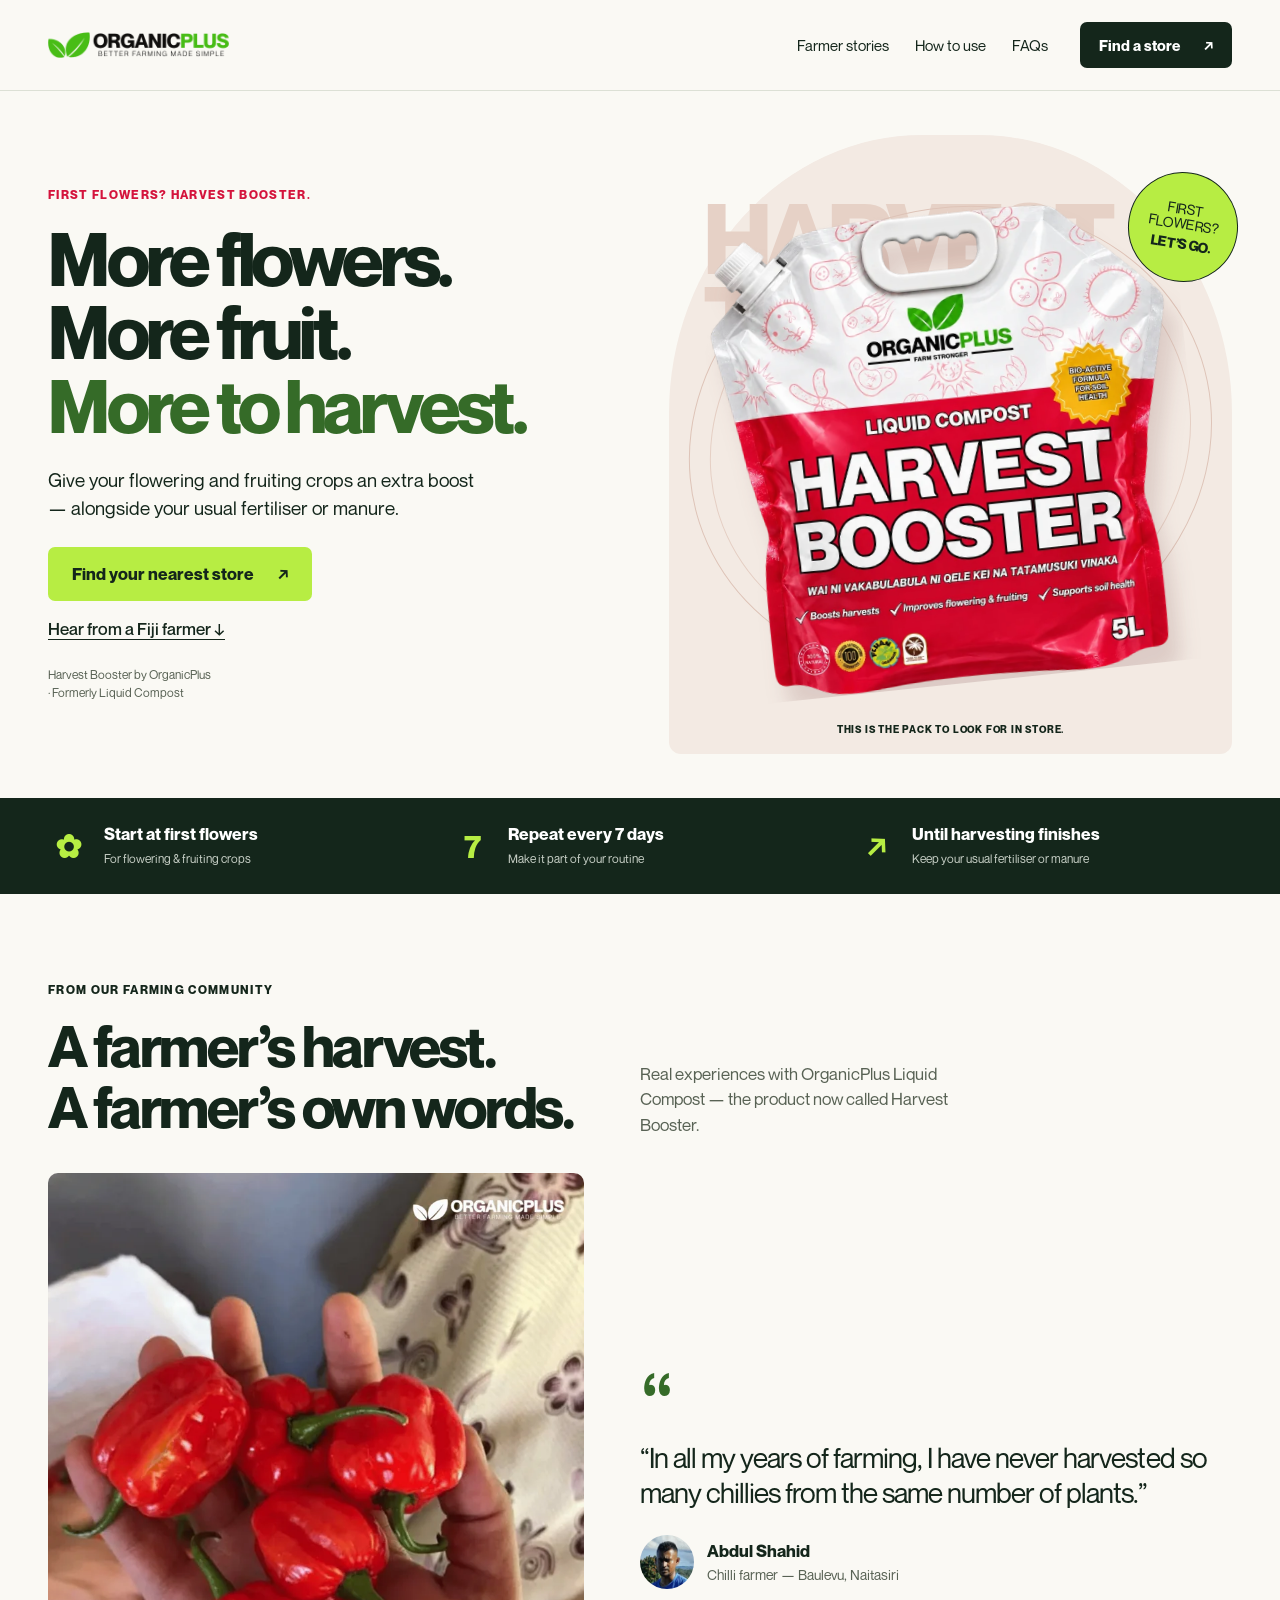
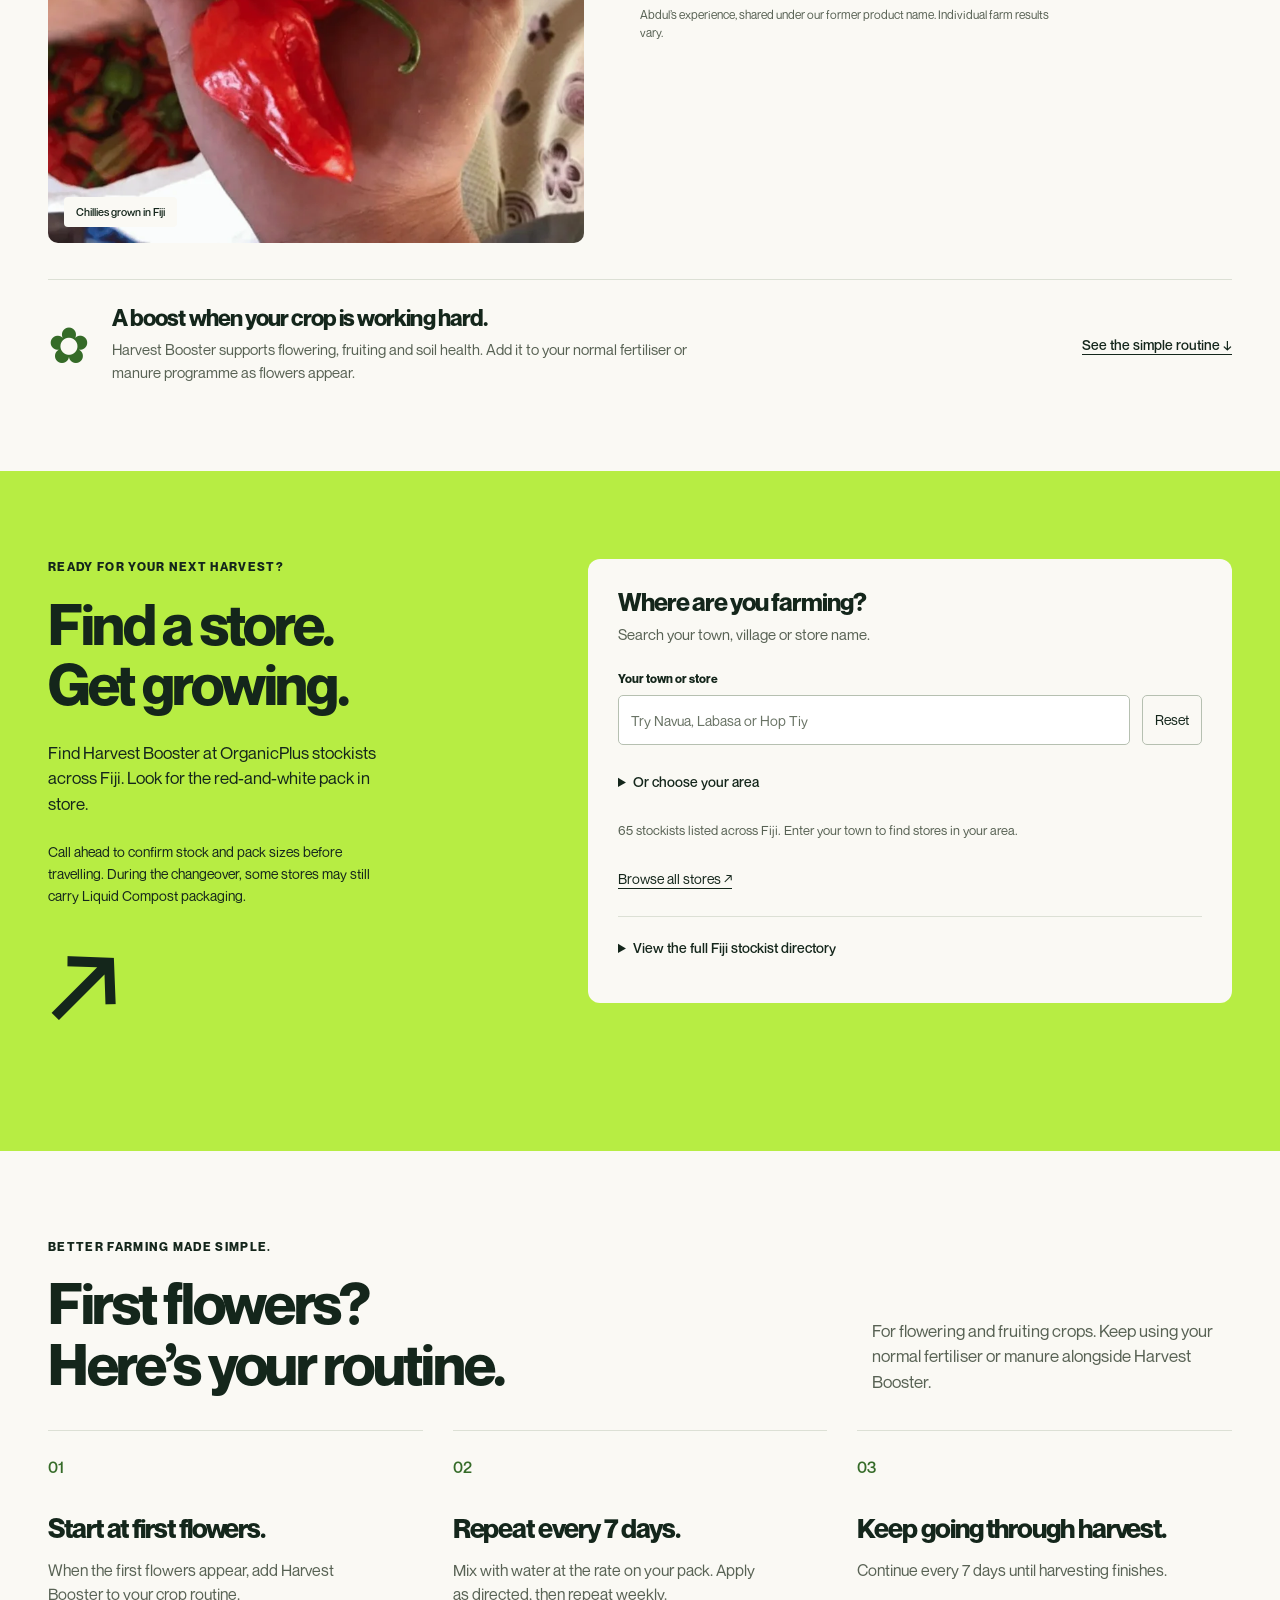
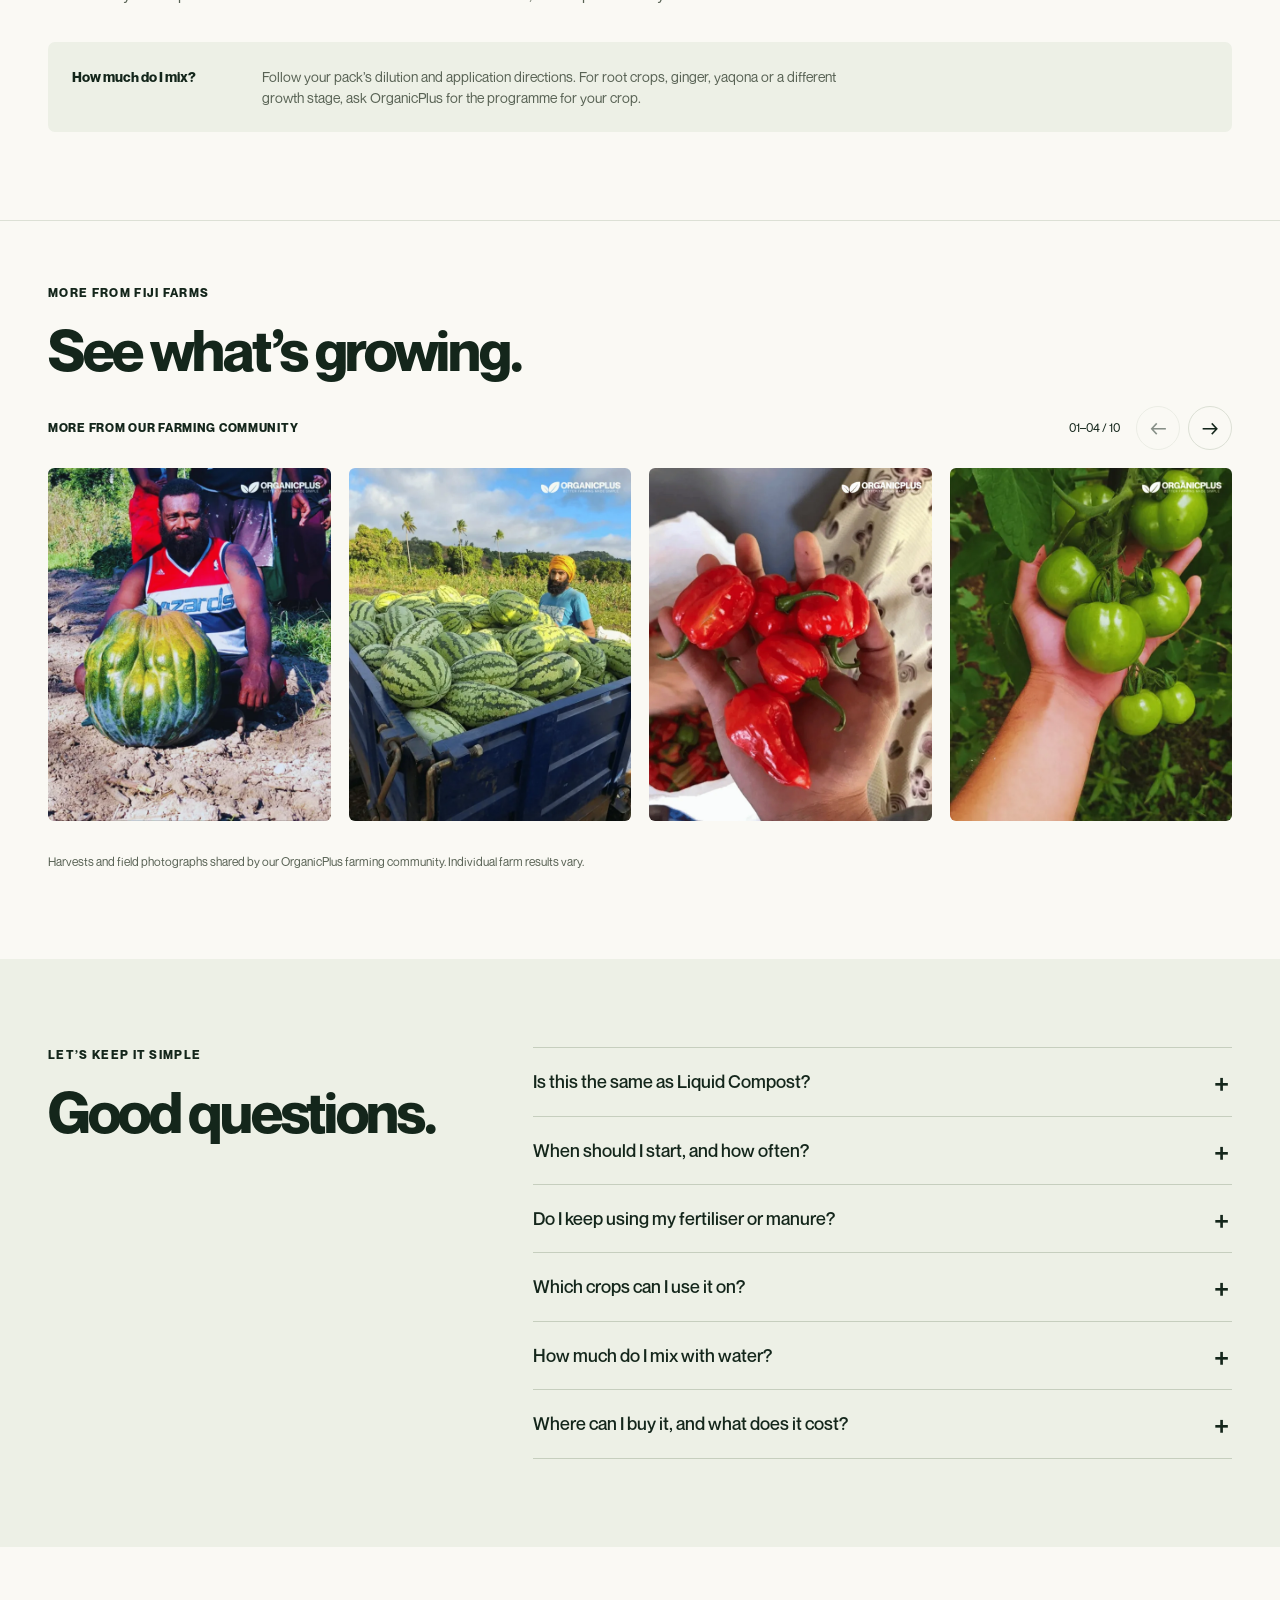
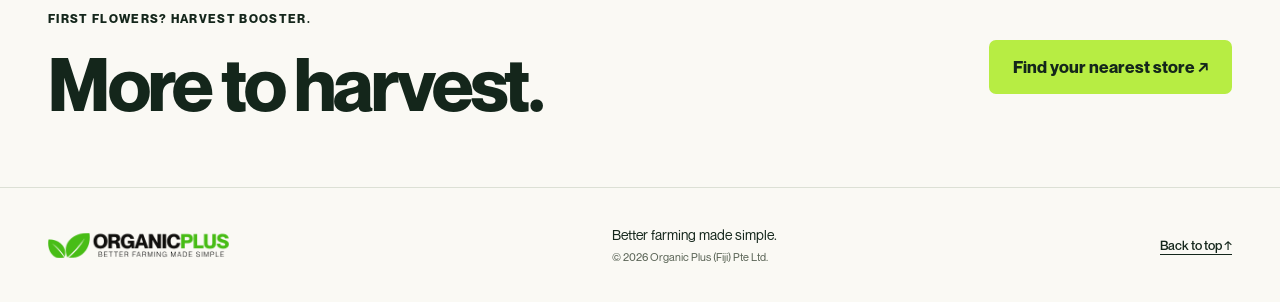
==== commit 71d8fe49: "Improve Harvest Booster Fiji SEO and expose crawlable stockist directory" ====
--- a/index.html
+++ b/index.html
@@ -3,15 +3,78 @@
 <head>
 <meta charset="utf-8"><meta name="viewport" content="width=device-width, initial-scale=1">
 <meta name="theme-color" content="#14261b">
-<title>Harvest Booster by OrganicPlus | More to harvest</title>
-<meta name="description" content="First flowers? Harvest Booster. More flowers. More fruit. More to harvest. See Fiji farmer stories, learn when to use it and find an OrganicPlus stockist.">
-<meta property="og:type" content="website"><meta property="og:title" content="First flowers? Harvest Booster."><meta property="og:description" content="More flowers. More fruit. More to harvest. Find an OrganicPlus stockist in Fiji.">
+<meta name="robots" content="index, follow, max-image-preview:large">
+<title>Harvest Booster Fiji | OrganicPlus Liquid Compost</title>
+<meta name="description" content="Harvest Booster, formerly OrganicPlus Liquid Compost, supports flowering and fruiting. Learn when to use it and find a stockist near you in Fiji.">
+<meta property="og:type" content="website"><meta property="og:title" content="Harvest Booster Fiji | OrganicPlus Liquid Compost"><meta property="og:description" content="Harvest Booster, formerly OrganicPlus Liquid Compost, supports flowering and fruiting. Learn when to use it and find a stockist near you in Fiji.">
 <meta property="og:image" content="https://www.baywaterfiji.com/assets/harvest-booster-5l.png">
+<meta property="og:image:alt" content="OrganicPlus Harvest Booster 5 litre red-and-white pouch with a white handle and cap">
+<meta property="og:image:width" content="1254"><meta property="og:image:height" content="1254">
+<meta name="twitter:card" content="summary_large_image">
+<meta name="twitter:title" content="Harvest Booster Fiji | OrganicPlus Liquid Compost">
+<meta name="twitter:description" content="Harvest Booster, formerly OrganicPlus Liquid Compost, supports flowering and fruiting. Learn when to use it and find a stockist near you in Fiji.">
+<meta name="twitter:image" content="https://www.baywaterfiji.com/assets/harvest-booster-5l.png">
+<meta name="twitter:image:alt" content="OrganicPlus Harvest Booster 5 litre pouch">
 <link rel="canonical" href="https://www.baywaterfiji.com/">
 <meta property="og:url" content="https://www.baywaterfiji.com/">
 <meta property="og:site_name" content="OrganicPlus">
+<script type="application/ld+json">
+{
+  "@context": "https://schema.org",
+  "@graph": [
+    {
+      "@type": "Organization",
+      "@id": "https://www.baywaterfiji.com/#organization",
+      "name": "OrganicPlus",
+      "legalName": "Organic Plus (Fiji) Pte Ltd.",
+      "url": "https://www.baywaterfiji.com/",
+      "logo": {
+        "@type": "ImageObject",
+        "url": "https://www.baywaterfiji.com/assets/organicplus-logo-source.png",
+        "width": 500,
+        "height": 500
+      },
+      "slogan": "Better farming made simple.",
+      "areaServed": {
+        "@type": "Country",
+        "name": "Fiji"
+      }
+    },
+    {
+      "@type": "WebSite",
+      "@id": "https://www.baywaterfiji.com/#website",
+      "url": "https://www.baywaterfiji.com/",
+      "name": "OrganicPlus",
+      "alternateName": "OrganicPlus Fiji",
+      "publisher": {
+        "@id": "https://www.baywaterfiji.com/#organization"
+      },
+      "inLanguage": "en"
+    },
+    {
+      "@type": "WebPage",
+      "@id": "https://www.baywaterfiji.com/#webpage",
+      "url": "https://www.baywaterfiji.com/",
+      "name": "Harvest Booster Fiji | OrganicPlus Liquid Compost",
+      "description": "Harvest Booster, formerly OrganicPlus Liquid Compost, supports flowering and fruiting. Learn when to use it and find a stockist near you in Fiji.",
+      "isPartOf": {
+        "@id": "https://www.baywaterfiji.com/#website"
+      },
+      "about": {
+        "@type": "Thing",
+        "name": "Harvest Booster",
+        "alternateName": "OrganicPlus Liquid Compost"
+      },
+      "publisher": {
+        "@id": "https://www.baywaterfiji.com/#organization"
+      },
+      "inLanguage": "en"
+    }
+  ]
+}
+</script>
 <link rel="preload" href="./assets/fonts/NeueMontreal-Bold.woff" as="font" type="font/woff" crossorigin>
-<link rel="stylesheet" href="./styles.css"><script src="./site.js" defer></script>
+<link rel="stylesheet" href="./styles.css"><script src="./analytics.js" defer></script><script src="./site.js" defer></script>
 </head>
 <body>
 <a class="skip-link" href="#main">Skip to content</a>
@@ -35,10 +98,90 @@
 <div class="farmer-story"><div class="quote-mark" aria-hidden="true">“</div><blockquote>“In all my years of farming, I have never harvested so many chillies from the same number of plants.”</blockquote><div class="farmer-byline"><span class="farmer-portrait"><img src="./assets/harvest-abdul-farm.webp" alt="Abdul Shahid" width="640" height="800" loading="lazy"></span><p><strong>Abdul Shahid</strong><span>Chilli farmer — Baulevu, Naitasiri</span></p></div><p class="story-note">Abdul’s experience, shared under our former product name. Individual farm results vary.</p></div></div>
 <div class="why-note" id="benefits"><span aria-hidden="true">✿</span><div><h3>A boost when your crop is working hard.</h3><p>Harvest Booster supports flowering, fruiting and soil health. Add it to your normal fertiliser or manure programme as flowers appear.</p></div><a class="text-link" href="#how-to-use">See the simple routine ↓</a></div>
 </div></section>
-<section class="section locator" id="locator" aria-labelledby="locator-title"><div class="container locator-layout"><div class="locator-intro"><p class="eyebrow">READY FOR YOUR NEXT HARVEST?</p><h2 id="locator-title">Find a store.<br>Get growing.</h2><p>Look for the red-and-white Harvest Booster pack at your OrganicPlus stockist.</p><p class="locator-tip">Call ahead to confirm stock and pack sizes before travelling. During the changeover, some stores may still carry Liquid Compost packaging.</p><span class="locator-mark" aria-hidden="true">↗</span></div>
+<section class="section locator" id="locator" aria-labelledby="locator-title"><div class="container locator-layout"><div class="locator-intro"><p class="eyebrow">READY FOR YOUR NEXT HARVEST?</p><h2 id="locator-title">Find a store.<br>Get growing.</h2><p>Find Harvest Booster at OrganicPlus stockists across Fiji. Look for the red-and-white pack in store.</p><p class="locator-tip">Call ahead to confirm stock and pack sizes before travelling. During the changeover, some stores may still carry Liquid Compost packaging.</p><span class="locator-mark" aria-hidden="true">↗</span></div>
 <div class="locator-panel"><h3>Where are you farming?</h3><p>Search your town, village or store name.</p><div class="search-row"><div class="search-field"><label for="storeSearch">Your town or store</label><input type="search" id="storeSearch" placeholder="Try Navua, Labasa or Hop Tiy" autocomplete="off" disabled></div><button class="reset-button" id="resetStores" type="button" disabled>Reset</button></div>
 <details class="area-filters"><summary>Or choose your area</summary><div class="locator-filters"><div><label for="divisionSelect">Division</label><select id="divisionSelect" disabled><option value="">All divisions</option></select></div><div><label for="provinceSelect">Province</label><select id="provinceSelect" disabled><option value="">All provinces</option></select></div><div><label for="townSelect">Town / village</label><select id="townSelect" disabled><option value="">All towns / villages</option></select></div></div></details>
-<div class="store-summary" id="storeSummary" role="status">Loading retailer locations…</div><div class="store-results" id="storeResults" aria-label="Matching retailers"></div><button class="text-button" id="showAllStores" type="button" disabled>Browse all stores ↗</button><button type="button" class="button button-dark load-more" id="loadMore" hidden>Show more stores ↓</button><noscript><p>Enable JavaScript to search, or <a href="./retailers.csv" download>download the retailer directory</a>.</p></noscript></div>
+<div class="store-summary" id="storeSummary" role="status">Loading retailer locations…</div><div class="store-results" id="storeResults" aria-label="Matching retailers"></div><button class="text-button" id="showAllStores" type="button" disabled>Browse all stores ↗</button><button type="button" class="button button-dark load-more" id="loadMore" hidden>Show more stores ↓</button><noscript><p>Open the full Fiji stockist directory below, or <a href="./retailers.csv" download>download the retailer directory</a>.</p></noscript>
+<!-- STOCKIST-DIRECTORY:START -->
+<details class="stockist-directory"><summary>View the full Fiji stockist directory</summary><p class="directory-note">65 listed OrganicPlus stockists. Harvest Booster was formerly called Liquid Compost. Call ahead to confirm stock, pack sizes and price.</p>
+<section class="directory-region"><h4>Central</h4>
+<article class="directory-store"><div><h5>Korovou Post Office</h5><p>Korovou · Tailevu</p></div><a class="phone" href="tel:+6793430012" data-directory-phone data-store-name="Korovou Post Office" data-town="Korovou" data-province="Tailevu" data-division="Central" aria-label="Call Korovou Post Office on 3430012">Call 3430012 ↗</a></article>
+<article class="directory-store"><div><h5>Lami Post Office</h5><p>Lami · Rewa</p></div><a class="phone" href="tel:+6793361101" data-directory-phone data-store-name="Lami Post Office" data-town="Lami" data-province="Rewa" data-division="Central" aria-label="Call Lami Post Office on 3361101">Call 3361101 ↗</a></article>
+<article class="directory-store"><div><h5>Lomaivuna Post Office</h5><p>Lomaivuna · Naitasiri</p></div><a class="phone" href="tel:+6796030701" data-directory-phone data-store-name="Lomaivuna Post Office" data-town="Lomaivuna" data-province="Naitasiri" data-division="Central" aria-label="Call Lomaivuna Post Office on 6030701">Call 6030701 ↗</a></article>
+<article class="directory-store"><div><h5>G.M.R. Muhammad &amp; Sons</h5><p>Nakasi · Naitasiri</p></div><a class="phone" href="tel:+6793410155" data-directory-phone data-store-name="G.M.R. Muhammad &amp; Sons" data-town="Nakasi" data-province="Naitasiri" data-division="Central" aria-label="Call G.M.R. Muhammad &amp; Sons on 3410155">Call 3410155 ↗</a></article>
+<article class="directory-store"><div><h5>Nakasi Post Office</h5><p>Nakasi · Naitasiri</p></div><a class="phone" href="tel:+6793411277" data-directory-phone data-store-name="Nakasi Post Office" data-town="Nakasi" data-province="Naitasiri" data-division="Central" aria-label="Call Nakasi Post Office on 3411277">Call 3411277 ↗</a></article>
+<article class="directory-store"><div><h5>Valelevu Post Office</h5><p>Nasinu · Naitasiri</p></div><a class="phone" href="tel:+6793392101" data-directory-phone data-store-name="Valelevu Post Office" data-town="Nasinu" data-province="Naitasiri" data-division="Central" aria-label="Call Valelevu Post Office on 3392101">Call 3392101 ↗</a></article>
+<article class="directory-store"><div><h5>AgriPod</h5><p>Nausori · Tailevu</p></div><a class="phone" href="tel:+6799264096" data-directory-phone data-store-name="AgriPod" data-town="Nausori" data-province="Tailevu" data-division="Central" aria-label="Call AgriPod on 9264096">Call 9264096 ↗</a></article>
+<article class="directory-store"><div><h5>Coastal Supplies</h5><p>Nausori · Tailevu</p></div><a class="phone" href="tel:+6799996006" data-directory-phone data-store-name="Coastal Supplies" data-town="Nausori" data-province="Tailevu" data-division="Central" aria-label="Call Coastal Supplies on 9996006">Call 9996006 ↗</a></article>
+<article class="directory-store"><div><h5>Nausori Post Office</h5><p>Nausori · Tailevu</p></div><a class="phone" href="tel:+6793477740" data-directory-phone data-store-name="Nausori Post Office" data-town="Nausori" data-province="Tailevu" data-division="Central" aria-label="Call Nausori Post Office on 3477740">Call 3477740 ↗</a></article>
+<article class="directory-store"><div><h5>Prasads Farm Care - Nausori</h5><p>Nausori · Tailevu</p></div><a class="phone" href="tel:+6793477205" data-directory-phone data-store-name="Prasads Farm Care - Nausori" data-town="Nausori" data-province="Tailevu" data-division="Central" aria-label="Call Prasads Farm Care - Nausori on 3477205">Call 3477205 ↗</a></article>
+<article class="directory-store"><div><h5>Quality Seeds Centre</h5><p>Nausori · Tailevu</p></div><a class="phone" href="tel:+6799700515" data-directory-phone data-store-name="Quality Seeds Centre" data-town="Nausori" data-province="Tailevu" data-division="Central" aria-label="Call Quality Seeds Centre on 9700515">Call 9700515 ↗</a></article>
+<article class="directory-store"><div><h5>Jaijas Chemicals</h5><p>Navua · Serua</p></div><a class="phone" href="tel:+6799839286" data-directory-phone data-store-name="Jaijas Chemicals" data-town="Navua" data-province="Serua" data-division="Central" aria-label="Call Jaijas Chemicals on 9839286">Call 9839286 ↗</a></article>
+<article class="directory-store"><div><h5>Navua Post Office</h5><p>Navua · Serua</p></div><a class="phone" href="tel:+6793460110" data-directory-phone data-store-name="Navua Post Office" data-town="Navua" data-province="Serua" data-division="Central" aria-label="Call Navua Post Office on 3460110">Call 3460110 ↗</a></article>
+<article class="directory-store"><div><h5>Prime Timber</h5><p>Navua · Serua</p></div><a class="phone" href="tel:+6799625456" data-directory-phone data-store-name="Prime Timber" data-town="Navua" data-province="Serua" data-division="Central" aria-label="Call Prime Timber on 9625456">Call 9625456 ↗</a></article>
+<article class="directory-store"><div><h5>R.C. Manubhai</h5><p>Navua · Serua</p></div><a class="phone" href="tel:+6799985722" data-directory-phone data-store-name="R.C. Manubhai" data-town="Navua" data-province="Serua" data-division="Central" aria-label="Call R.C. Manubhai on 9985722">Call 9985722 ↗</a></article>
+<article class="directory-store"><div><h5>Nayavu Post Office</h5><p>Nayavu · Tailevu</p></div><a class="phone" href="tel:+6796030585" data-directory-phone data-store-name="Nayavu Post Office" data-town="Nayavu" data-province="Tailevu" data-division="Central" aria-label="Call Nayavu Post Office on 6030585">Call 6030585 ↗</a></article>
+<article class="directory-store"><div><h5>Pacific Harbour Post Office</h5><p>Pacific Harbour · Serua</p></div><a class="phone" href="tel:+6793450346" data-directory-phone data-store-name="Pacific Harbour Post Office" data-town="Pacific Harbour" data-province="Serua" data-division="Central" aria-label="Call Pacific Harbour Post Office on 3450346">Call 3450346 ↗</a></article>
+<article class="directory-store"><div><h5>Hop Tiy</h5><p>Suva · Rewa</p></div><a class="phone" href="tel:+6793300875" data-directory-phone data-store-name="Hop Tiy" data-town="Suva" data-province="Rewa" data-division="Central" aria-label="Call Hop Tiy on 3300875">Call 3300875 ↗</a></article>
+<article class="directory-store"><div><h5>Vunidawa Post Office</h5><p>Vunidawa · Naitasiri</p></div><a class="phone" href="tel:+6796030703" data-directory-phone data-store-name="Vunidawa Post Office" data-town="Vunidawa" data-province="Naitasiri" data-division="Central" aria-label="Call Vunidawa Post Office on 6030703">Call 6030703 ↗</a></article>
+</section>
+<section class="directory-region"><h4>Eastern</h4>
+<article class="directory-store"><div><h5>Qarani Post Office</h5><p>Gau · Lomaiviti</p></div><a class="phone" href="tel:+6796030727" data-directory-phone data-store-name="Qarani Post Office" data-town="Gau" data-province="Lomaiviti" data-division="Eastern" aria-label="Call Qarani Post Office on 6030727">Call 6030727 ↗</a></article>
+<article class="directory-store"><div><h5>Naleca Post Office</h5><p>Kadavu · Kadavu</p></div><a class="phone" href="tel:+6796030787" data-directory-phone data-store-name="Naleca Post Office" data-town="Kadavu" data-province="Kadavu" data-division="Eastern" aria-label="Call Naleca Post Office on 6030787">Call 6030787 ↗</a></article>
+<article class="directory-store"><div><h5>Vunisea Post Office</h5><p>Kadavu · Kadavu</p></div><a class="phone" href="tel:+6793681275" data-directory-phone data-store-name="Vunisea Post Office" data-town="Kadavu" data-province="Kadavu" data-division="Eastern" aria-label="Call Vunisea Post Office on 3681275">Call 3681275 ↗</a></article>
+<article class="directory-store"><div><h5>Nasau Post Office</h5><p>Koro · Lomaiviti</p></div><a class="phone" href="tel:+6793681001" data-directory-phone data-store-name="Nasau Post Office" data-town="Koro" data-province="Lomaiviti" data-division="Eastern" aria-label="Call Nasau Post Office on 3681001">Call 3681001 ↗</a></article>
+<article class="directory-store"><div><h5>Lakeba Island Post Office</h5><p>Lakeba Island · Lau</p></div><a class="phone" href="tel:+6798280669" data-directory-phone data-store-name="Lakeba Island Post Office" data-town="Lakeba Island" data-province="Lau" data-division="Eastern" aria-label="Call Lakeba Island Post Office on 8280669">Call 8280669 ↗</a></article>
+<article class="directory-store"><div><h5>Matuku Post Office</h5><p>Matuku · Lau</p></div><a class="phone" href="tel:+6796030737" data-directory-phone data-store-name="Matuku Post Office" data-town="Matuku" data-province="Lau" data-division="Eastern" aria-label="Call Matuku Post Office on 6030737">Call 6030737 ↗</a></article>
+<article class="directory-store"><div><h5>Naroi Post Office</h5><p>Moala · Lau</p></div><a class="phone" href="tel:+6796030306" data-directory-phone data-store-name="Naroi Post Office" data-town="Moala" data-province="Lau" data-division="Eastern" aria-label="Call Naroi Post Office on 6030306">Call 6030306 ↗</a></article>
+<article class="directory-store"><div><h5>Levuka Post Office</h5><p>Ovalau · Lomaiviti</p></div><a class="phone" href="tel:+6793440141" data-directory-phone data-store-name="Levuka Post Office" data-town="Ovalau" data-province="Lomaiviti" data-division="Eastern" aria-label="Call Levuka Post Office on 3440141">Call 3440141 ↗</a></article>
+<article class="directory-store"><div><h5>Lomaloma Post Office</h5><p>Vanuabalavu · Lau</p></div><a class="phone" href="tel:+6796030238" data-directory-phone data-store-name="Lomaloma Post Office" data-town="Vanuabalavu" data-province="Lau" data-division="Eastern" aria-label="Call Lomaloma Post Office on 6030238">Call 6030238 ↗</a></article>
+</section>
+<section class="directory-region"><h4>Northern</h4>
+<article class="directory-store"><div><h5>Daria Post Office</h5><p>Daria · Bua</p></div><a class="phone" href="tel:+6798283990" data-directory-phone data-store-name="Daria Post Office" data-town="Daria" data-province="Bua" data-division="Northern" aria-label="Call Daria Post Office on 8283990">Call 8283990 ↗</a></article>
+<article class="directory-store"><div><h5>Dreketi Post Office</h5><p>Dreketi · Macuata</p></div><a class="phone" href="tel:+6798280996" data-directory-phone data-store-name="Dreketi Post Office" data-town="Dreketi" data-province="Macuata" data-division="Northern" aria-label="Call Dreketi Post Office on 8280996">Call 8280996 ↗</a></article>
+<article class="directory-store"><div><h5>A. Hussain</h5><p>Labasa · Macuata</p></div><a class="phone" href="tel:+6799921566" data-directory-phone data-store-name="A. Hussain" data-town="Labasa" data-province="Macuata" data-division="Northern" aria-label="Call A. Hussain on 9921566">Call 9921566 ↗</a></article>
+<article class="directory-store"><div><h5>Labasa Post Office</h5><p>Labasa · Macuata</p></div><a class="phone" href="tel:+6798812380" data-directory-phone data-store-name="Labasa Post Office" data-town="Labasa" data-province="Macuata" data-division="Northern" aria-label="Call Labasa Post Office on 8812380">Call 8812380 ↗</a></article>
+<article class="directory-store"><div><h5>Munaf Motor Parts &amp; Hardware</h5><p>Labasa · Macuata</p></div><a class="phone" href="tel:+6798961242" data-directory-phone data-store-name="Munaf Motor Parts &amp; Hardware" data-town="Labasa" data-province="Macuata" data-division="Northern" aria-label="Call Munaf Motor Parts &amp; Hardware on 8961242">Call 8961242 ↗</a></article>
+<article class="directory-store"><div><h5>Lakeba Village Post Office</h5><p>Lakeba Village · Macuata</p></div><a class="phone" href="tel:+6796030729" data-directory-phone data-store-name="Lakeba Village Post Office" data-town="Lakeba Village" data-province="Macuata" data-division="Northern" aria-label="Call Lakeba Village Post Office on 6030729">Call 6030729 ↗</a></article>
+<article class="directory-store"><div><h5>Lekutu Post Office</h5><p>Lekutu · Bua</p></div><a class="phone" href="tel:+6798283845" data-directory-phone data-store-name="Lekutu Post Office" data-town="Lekutu" data-province="Bua" data-division="Northern" aria-label="Call Lekutu Post Office on 8283845">Call 8283845 ↗</a></article>
+<article class="directory-store"><div><h5>Nabouwalu Post Office</h5><p>Nabouwalu · Bua</p></div><a class="phone" href="tel:+6798283253" data-directory-phone data-store-name="Nabouwalu Post Office" data-town="Nabouwalu" data-province="Bua" data-division="Northern" aria-label="Call Nabouwalu Post Office on 8283253">Call 8283253 ↗</a></article>
+<article class="directory-store"><div><h5>Namalata Post Office</h5><p>Namalata · Bua</p></div><a class="phone" href="tel:+6798283170" data-directory-phone data-store-name="Namalata Post Office" data-town="Namalata" data-province="Bua" data-division="Northern" aria-label="Call Namalata Post Office on 8283170">Call 8283170 ↗</a></article>
+<article class="directory-store"><div><h5>Natewa Post Office</h5><p>Natewa · Cakaudrove</p></div><a class="phone" href="tel:+6796030731" data-directory-phone data-store-name="Natewa Post Office" data-town="Natewa" data-province="Cakaudrove" data-division="Northern" aria-label="Call Natewa Post Office on 6030731">Call 6030731 ↗</a></article>
+<article class="directory-store"><div><h5>Rabi Post Office</h5><p>Rabi · Cakaudrove</p></div><a class="phone" href="tel:+6798280866" data-directory-phone data-store-name="Rabi Post Office" data-town="Rabi" data-province="Cakaudrove" data-division="Northern" aria-label="Call Rabi Post Office on 8280866">Call 8280866 ↗</a></article>
+<article class="directory-store"><div><h5>Paradise Handling</h5><p>Savusavu · Cakaudrove</p></div><a class="phone" href="tel:+6799256923" data-directory-phone data-store-name="Paradise Handling" data-town="Savusavu" data-province="Cakaudrove" data-division="Northern" aria-label="Call Paradise Handling on 9256923">Call 9256923 ↗</a></article>
+<article class="directory-store"><div><h5>Savusavu Post Office</h5><p>Savusavu · Cakaudrove</p></div><a class="phone" href="tel:+6798850310" data-directory-phone data-store-name="Savusavu Post Office" data-town="Savusavu" data-province="Cakaudrove" data-division="Northern" aria-label="Call Savusavu Post Office on 8850310">Call 8850310 ↗</a></article>
+<article class="directory-store"><div><h5>Seaqaqa Post Office</h5><p>Seaqaqa · Macuata</p></div><a class="phone" href="tel:+6798860001" data-directory-phone data-store-name="Seaqaqa Post Office" data-town="Seaqaqa" data-province="Macuata" data-division="Northern" aria-label="Call Seaqaqa Post Office on 8860001">Call 8860001 ↗</a></article>
+<article class="directory-store"><div><h5>Krirup Hardware</h5><p>Taveuni · Cakaudrove</p></div><a class="phone" href="tel:+6799775229" data-directory-phone data-store-name="Krirup Hardware" data-town="Taveuni" data-province="Cakaudrove" data-division="Northern" aria-label="Call Krirup Hardware on 9775229">Call 9775229 ↗</a></article>
+<article class="directory-store"><div><h5>Waiyevo Post Office</h5><p>Taveuni · Cakaudrove</p></div><a class="phone" href="tel:+6798880019" data-directory-phone data-store-name="Waiyevo Post Office" data-town="Taveuni" data-province="Cakaudrove" data-division="Northern" aria-label="Call Waiyevo Post Office on 8880019">Call 8880019 ↗</a></article>
+<article class="directory-store"><div><h5>Tukavesi Post Office</h5><p>Tukavesi · Cakaudrove</p></div><a class="phone" href="tel:+6798283048" data-directory-phone data-store-name="Tukavesi Post Office" data-town="Tukavesi" data-province="Cakaudrove" data-division="Northern" aria-label="Call Tukavesi Post Office on 8283048">Call 8283048 ↗</a></article>
+<article class="directory-store"><div><h5>Wainikoro Post Office</h5><p>Wainikoro · Macuata</p></div><a class="phone" href="tel:+6798283935" data-directory-phone data-store-name="Wainikoro Post Office" data-town="Wainikoro" data-province="Macuata" data-division="Northern" aria-label="Call Wainikoro Post Office on 8283935">Call 8283935 ↗</a></article>
+</section>
+<section class="directory-region"><h4>Rotuma</h4>
+<article class="directory-store"><div><h5>Rotuma Post Office</h5><p>Rotuma · Rotuma</p></div><a class="phone" href="tel:+6798891003" data-directory-phone data-store-name="Rotuma Post Office" data-town="Rotuma" data-province="Rotuma" data-division="Rotuma" aria-label="Call Rotuma Post Office on 8891003">Call 8891003 ↗</a></article>
+</section>
+<section class="directory-region"><h4>Western</h4>
+<article class="directory-store"><div><h5>Ba Post Office</h5><p>Ba · Ba</p></div><a class="phone" href="tel:+6796674341" data-directory-phone data-store-name="Ba Post Office" data-town="Ba" data-province="Ba" data-division="Western" aria-label="Call Ba Post Office on 6674341">Call 6674341 ↗</a></article>
+<article class="directory-store"><div><h5>Keiyasi Post Office</h5><p>Keiyasi · Nadroga-Navosa</p></div><a class="phone" href="tel:+6796030686" data-directory-phone data-store-name="Keiyasi Post Office" data-town="Keiyasi" data-province="Nadroga-Navosa" data-division="Western" aria-label="Call Keiyasi Post Office on 6030686">Call 6030686 ↗</a></article>
+<article class="directory-store"><div><h5>Korolevu Post Office</h5><p>Korolevu · Nadroga-Navosa</p></div><a class="phone" href="tel:+6796530554" data-directory-phone data-store-name="Korolevu Post Office" data-town="Korolevu" data-province="Nadroga-Navosa" data-division="Western" aria-label="Call Korolevu Post Office on 6530554">Call 6530554 ↗</a></article>
+<article class="directory-store"><div><h5>Lautoka Farm Chemicals</h5><p>Lautoka · Ba</p></div><a class="phone" href="tel:+6798361972" data-directory-phone data-store-name="Lautoka Farm Chemicals" data-town="Lautoka" data-province="Ba" data-division="Western" aria-label="Call Lautoka Farm Chemicals on 8361972">Call 8361972 ↗</a></article>
+<article class="directory-store"><div><h5>Lautoka Post Office</h5><p>Lautoka · Ba</p></div><a class="phone" href="tel:+6796665161" data-directory-phone data-store-name="Lautoka Post Office" data-town="Lautoka" data-province="Ba" data-division="Western" aria-label="Call Lautoka Post Office on 6665161">Call 6665161 ↗</a></article>
+<article class="directory-store"><div><h5>Bombay General Traders</h5><p>Nadi · Ba</p></div><a class="phone" href="tel:+6799225389" data-directory-phone data-store-name="Bombay General Traders" data-town="Nadi" data-province="Ba" data-division="Western" aria-label="Call Bombay General Traders on 9225389">Call 9225389 ↗</a></article>
+<article class="directory-store"><div><h5>Jetset Hardware</h5><p>Nadi · Ba</p></div><a class="phone" href="tel:+6799973080" data-directory-phone data-store-name="Jetset Hardware" data-town="Nadi" data-province="Ba" data-division="Western" aria-label="Call Jetset Hardware on 9973080">Call 9973080 ↗</a></article>
+<article class="directory-store"><div><h5>Nadi Post Office</h5><p>Nadi · Ba</p></div><a class="phone" href="tel:+6796700001" data-directory-phone data-store-name="Nadi Post Office" data-town="Nadi" data-province="Ba" data-division="Western" aria-label="Call Nadi Post Office on 6700001">Call 6700001 ↗</a></article>
+<article class="directory-store"><div><h5>Prasads Farm Care - Nadi</h5><p>Nadi · Ba</p></div><a class="phone" href="tel:+6792005295" data-directory-phone data-store-name="Prasads Farm Care - Nadi" data-town="Nadi" data-province="Ba" data-division="Western" aria-label="Call Prasads Farm Care - Nadi on 2005295">Call 2005295 ↗</a></article>
+<article class="directory-store"><div><h5>Rakiraki Post Office</h5><p>Rakiraki · Ra</p></div><a class="phone" href="tel:+6796694060" data-directory-phone data-store-name="Rakiraki Post Office" data-town="Rakiraki" data-province="Ra" data-division="Western" aria-label="Call Rakiraki Post Office on 6694060">Call 6694060 ↗</a></article>
+<article class="directory-store"><div><h5>Sabeto Post Office</h5><p>Sabeto · Ba</p></div><a class="phone" href="tel:+6796030699" data-directory-phone data-store-name="Sabeto Post Office" data-town="Sabeto" data-province="Ba" data-division="Western" aria-label="Call Sabeto Post Office on 6030699">Call 6030699 ↗</a></article>
+<article class="directory-store"><div><h5>Kavasutra Kava Bar - Lawai</h5><p>Sigatoka · Nadroga-Navosa</p></div><a class="phone" href="tel:+6799738068" data-directory-phone data-store-name="Kavasutra Kava Bar - Lawai" data-town="Sigatoka" data-province="Nadroga-Navosa" data-division="Western" aria-label="Call Kavasutra Kava Bar - Lawai on 9738068">Call 9738068 ↗</a></article>
+<article class="directory-store"><div><h5>Lal&#39;s Trading</h5><p>Sigatoka · Nadroga-Navosa</p></div><a class="phone" href="tel:+6799427092" data-directory-phone data-store-name="Lal&#39;s Trading" data-town="Sigatoka" data-province="Nadroga-Navosa" data-division="Western" aria-label="Call Lal&#39;s Trading on 9427092">Call 9427092 ↗</a></article>
+<article class="directory-store"><div><h5>Monika&#39;s Market Stall</h5><p>Sigatoka · Nadroga-Navosa</p></div><a class="phone" href="tel:+6799916689" data-directory-phone data-store-name="Monika&#39;s Market Stall" data-town="Sigatoka" data-province="Nadroga-Navosa" data-division="Western" aria-label="Call Monika&#39;s Market Stall on 9916689">Call 9916689 ↗</a></article>
+<article class="directory-store"><div><h5>Sigatoka Chemical Suppliers</h5><p>Sigatoka · Nadroga-Navosa</p></div><a class="phone" href="tel:+6799920975" data-directory-phone data-store-name="Sigatoka Chemical Suppliers" data-town="Sigatoka" data-province="Nadroga-Navosa" data-division="Western" aria-label="Call Sigatoka Chemical Suppliers on 9920975">Call 9920975 ↗</a></article>
+<article class="directory-store"><div><h5>Sigatoka Post Office</h5><p>Sigatoka · Nadroga-Navosa</p></div><a class="phone" href="tel:+6796500321" data-directory-phone data-store-name="Sigatoka Post Office" data-town="Sigatoka" data-province="Nadroga-Navosa" data-division="Western" aria-label="Call Sigatoka Post Office on 6500321">Call 6500321 ↗</a></article>
+<article class="directory-store"><div><h5>Tavua Post Office</h5><p>Tavua · Ba</p></div><a class="phone" href="tel:+6796690239" data-directory-phone data-store-name="Tavua Post Office" data-town="Tavua" data-province="Ba" data-division="Western" aria-label="Call Tavua Post Office on 6690239">Call 6690239 ↗</a></article>
+<article class="directory-store"><div><h5>Vatukoula Post Office</h5><p>Vatukoula · Ba</p></div><a class="phone" href="tel:+6796680639" data-directory-phone data-store-name="Vatukoula Post Office" data-town="Vatukoula" data-province="Ba" data-division="Western" aria-label="Call Vatukoula Post Office on 6680639">Call 6680639 ↗</a></article>
+</section>
+</details>
+<!-- STOCKIST-DIRECTORY:END -->
+</div>
 </div></section>
 <section class="section how-to" id="how-to-use" aria-labelledby="how-title"><div class="container"><div class="section-heading"><div><p class="eyebrow">BETTER FARMING MADE SIMPLE.</p><h2 id="how-title">First flowers?<br>Here’s your routine.</h2></div><p>For flowering and fruiting crops. Keep using your normal fertiliser or manure alongside Harvest Booster.</p></div><div class="steps-grid"><article><span class="step-number">01</span><h3>Start at first flowers.</h3><p>When the first flowers appear, add Harvest Booster to your crop routine.</p></article><article><span class="step-number">02</span><h3>Repeat every 7 days.</h3><p>Mix with water at the rate on your pack. Apply as directed, then repeat weekly.</p></article><article><span class="step-number">03</span><h3>Keep going through harvest.</h3><p>Continue every 7 days until harvesting finishes.</p></article></div><div class="how-note"><strong>How much do I mix?</strong><p>Follow your pack’s dilution and application directions. For root crops, ginger, yaqona or a different growth stage, ask OrganicPlus for the programme for your crop.</p></div></div></section>
 <section class="section community" aria-labelledby="community-title"><div class="container"><p class="eyebrow">MORE FROM FIJI FARMS</p><h2 id="community-title">See what’s growing.</h2>
--- a/styles.css
+++ b/styles.css
@@ -13,3 +13,7 @@
 /* Match the proof introduction to the photo and quote columns on desktop. */
 @media(min-width:851px){.proof{--proof-column-gap:56px}.proof .section-heading,.proof .results-grid{grid-template-columns:.95fr 1.05fr;column-gap:var(--proof-column-gap)}.proof .section-heading{display:grid;align-items:end}.proof .section-heading>p{justify-self:start}}
 @media(min-width:851px) and (max-width:1100px){.proof{--proof-column-gap:32px}}
+
+/* Native expandable directory: all retailer details are available without JavaScript. */
+.stockist-directory{margin-top:16px;border-top:1px solid var(--line);padding-top:8px}.stockist-directory>summary{min-height:48px;padding:12px 0;font-size:14px;font-weight:500;line-height:1.5;cursor:pointer}.directory-note{font-size:12px;color:var(--muted);line-height:1.5;margin:8px 0 22px}.directory-region{margin:24px 0}.directory-region>h4{font-size:20px;line-height:1.3;margin-bottom:8px}.directory-store{display:flex;align-items:center;justify-content:space-between;gap:12px;padding:15px 0;border-top:1px solid var(--line)}.directory-store>div{min-width:0}.directory-store h5{font-size:16px;line-height:1.3;overflow-wrap:anywhere}.directory-store p{font-size:12px;color:var(--muted);margin-top:4px}.directory-store .phone{white-space:nowrap}
+@media(max-width:1100px){.directory-store{align-items:flex-start;flex-direction:column;gap:8px}}
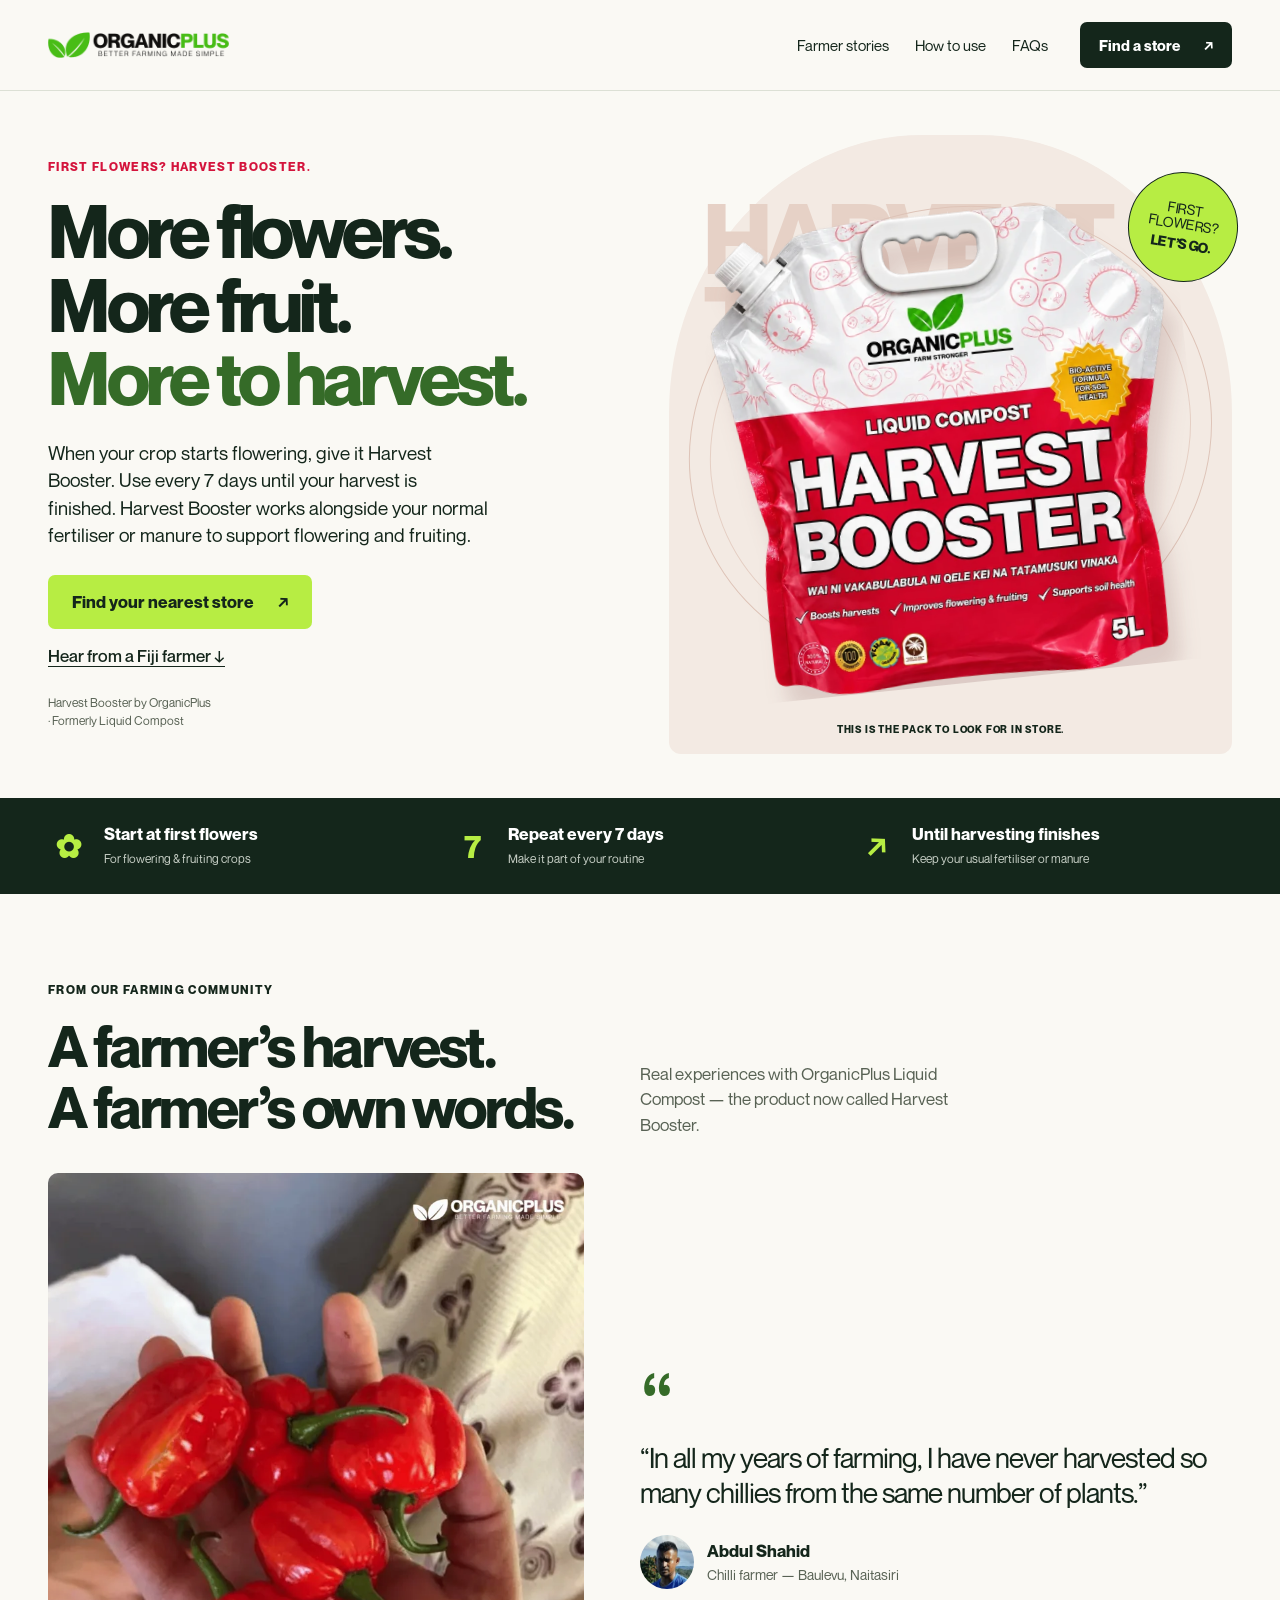
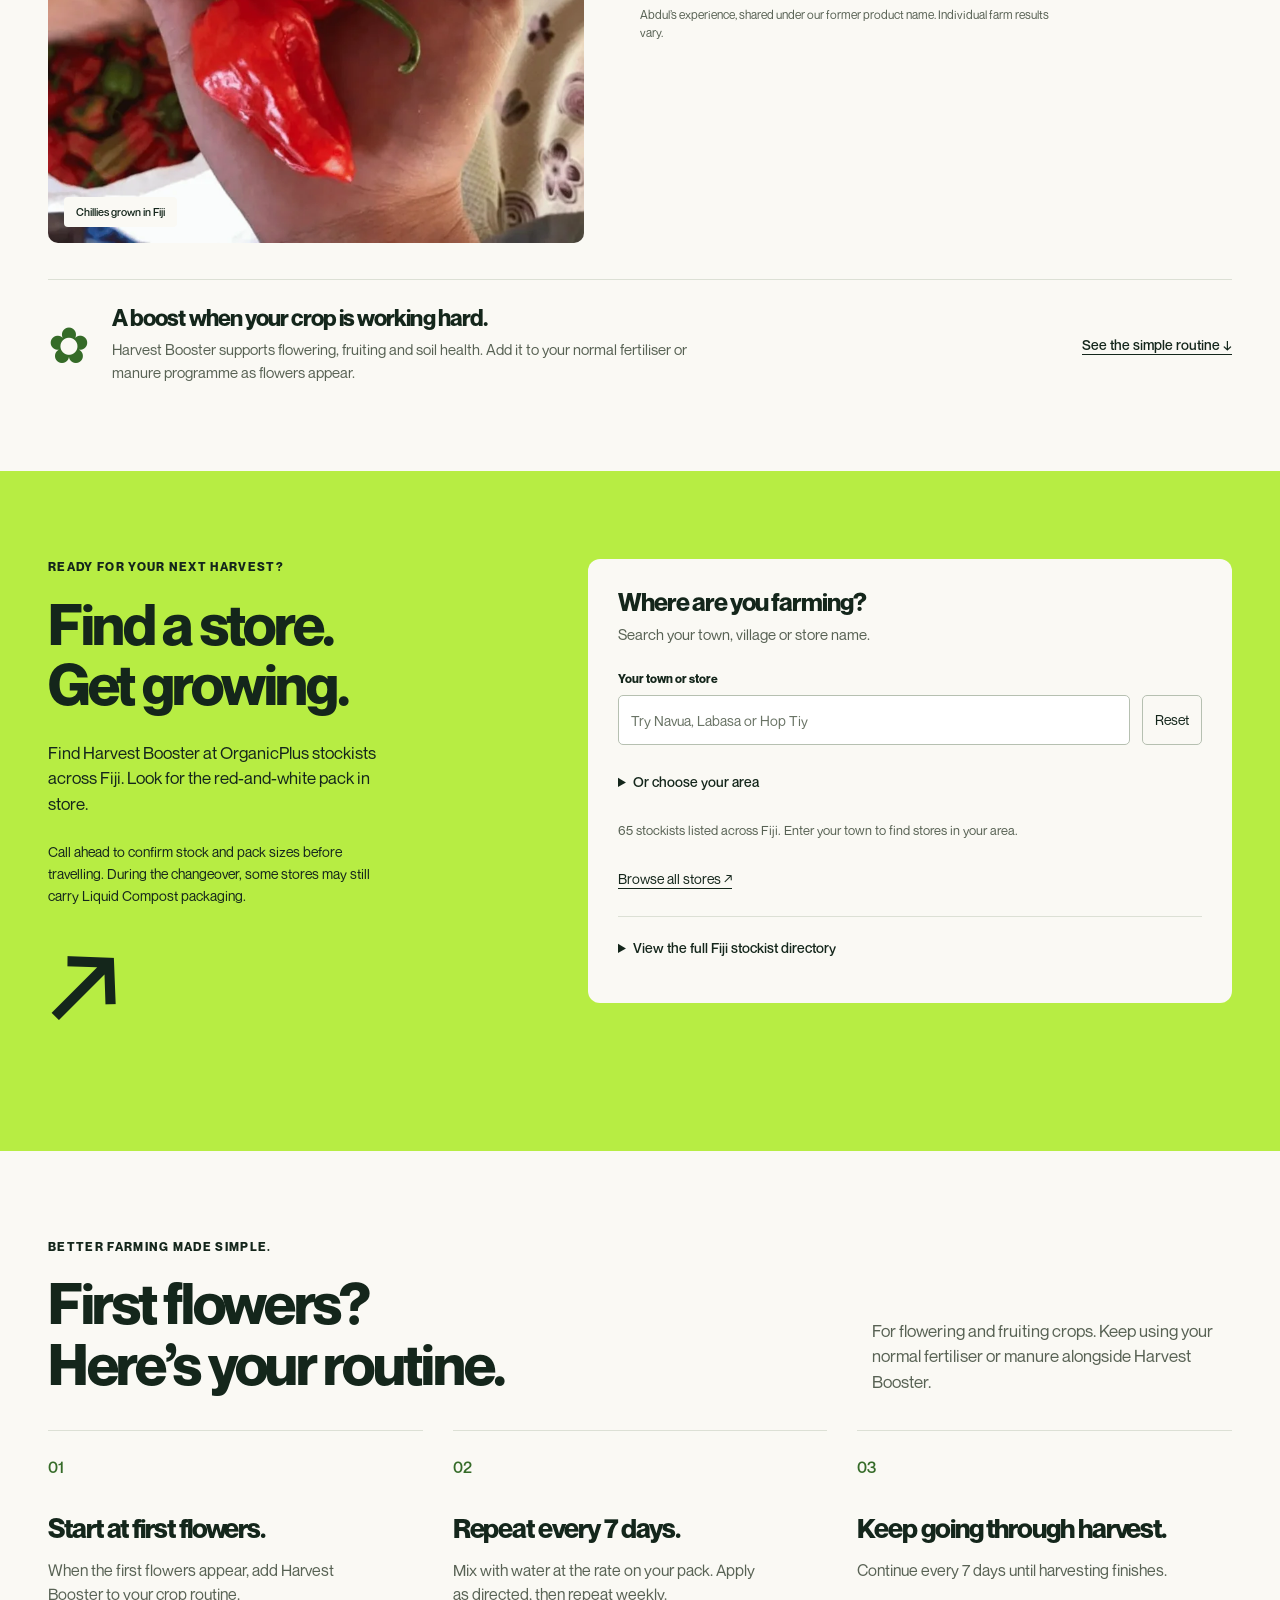
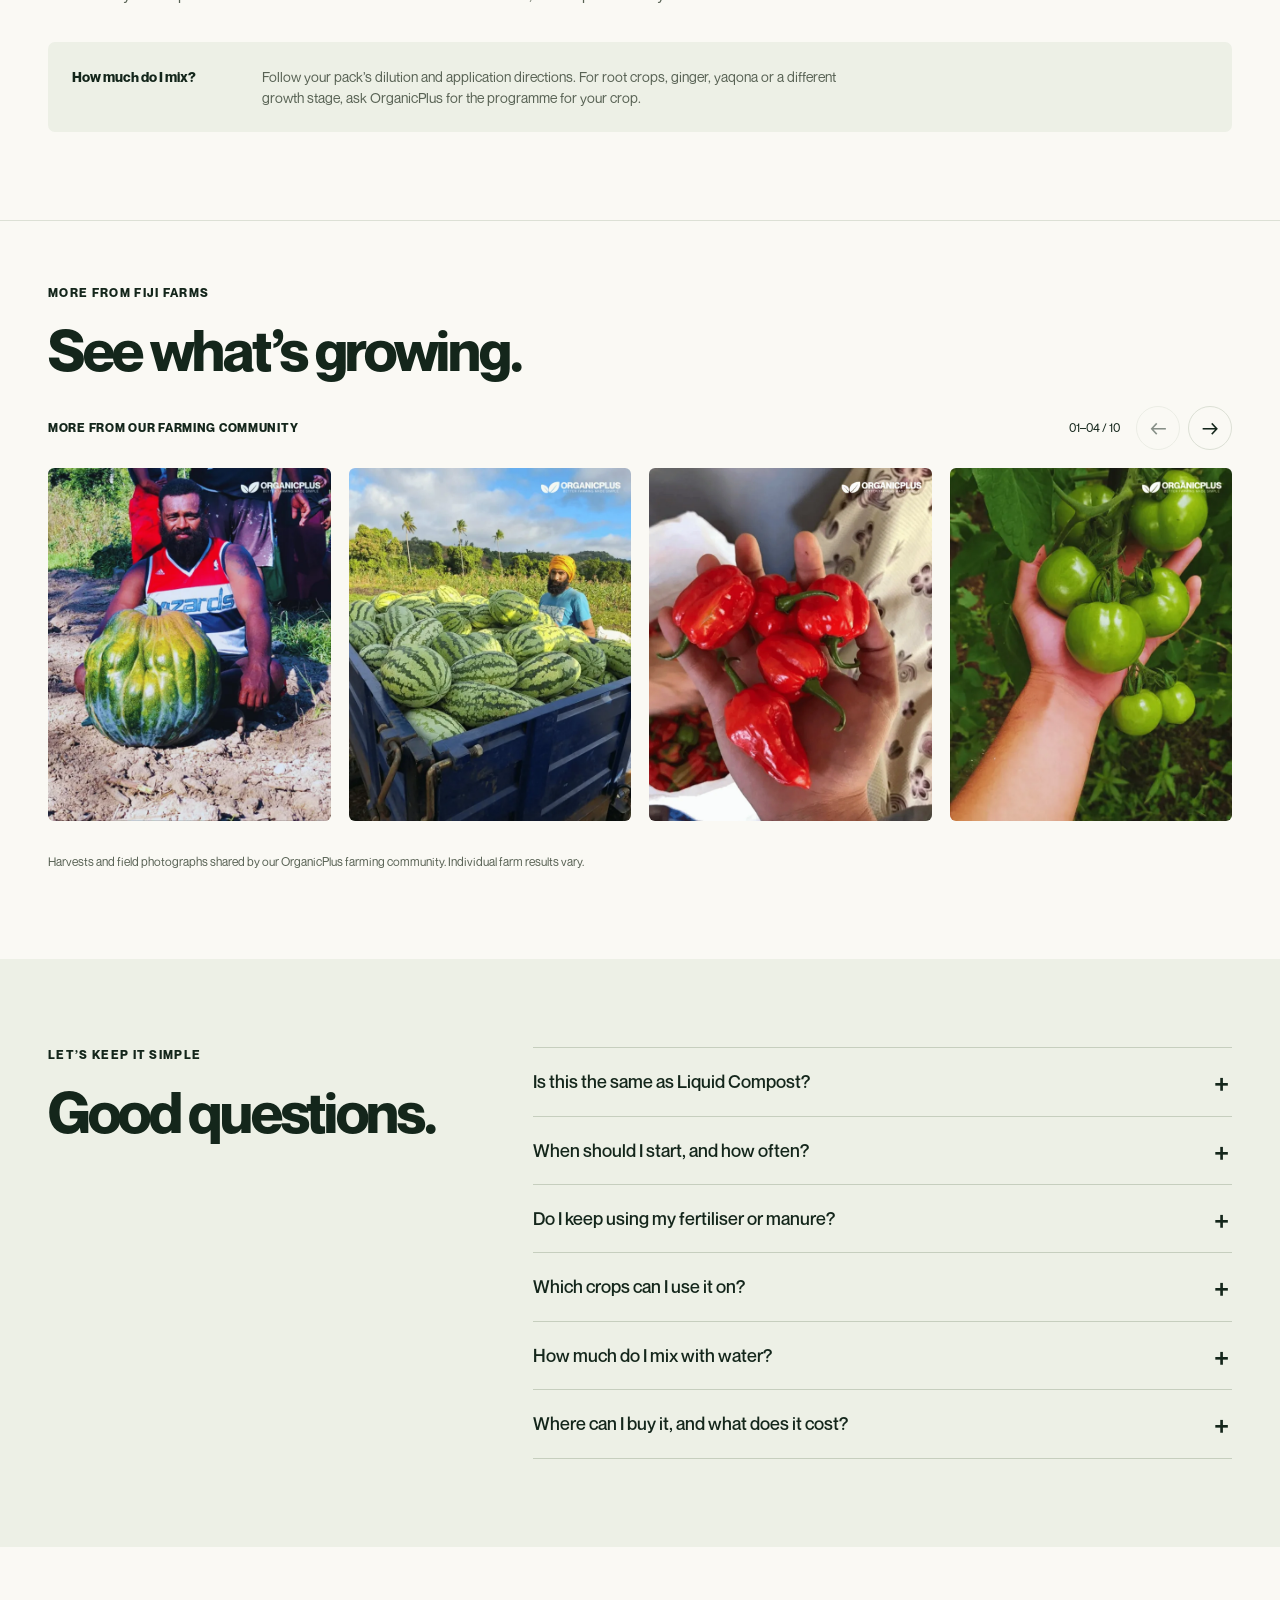
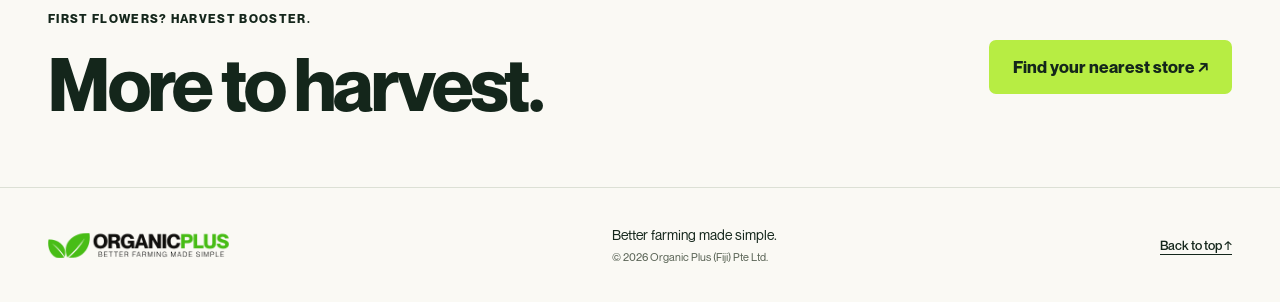
==== commit d8bcf9bf: "Update Harvest Booster introduction with weekly flowering-stage guidance" ====
--- a/index.html
+++ b/index.html
@@ -1,6 +1,7 @@
 <!doctype html>
 <html lang="en">
 <head>
+<meta name="google-site-verification" content="asuuO5OFqMnG2PPEqqzlY6rXje_WZ1ZcZYZaog8xs3A" />
 <meta charset="utf-8"><meta name="viewport" content="width=device-width, initial-scale=1">
 <meta name="theme-color" content="#14261b">
 <meta name="robots" content="index, follow, max-image-preview:large">
@@ -87,7 +88,7 @@
 <main id="main">
 <section class="hero" aria-labelledby="hero-title"><div class="container hero-grid">
 <div class="hero-copy"><p class="eyebrow product-eyebrow">FIRST FLOWERS? HARVEST BOOSTER.</p><h1 id="hero-title">More flowers.<br>More fruit.<br><span>More to harvest.</span></h1>
-<p class="hero-description">Give your flowering and fruiting crops an extra boost — alongside your usual fertiliser or manure.</p>
+<p class="hero-description">When your crop starts flowering, give it Harvest Booster. Use every 7 days until your harvest is finished. Harvest Booster works alongside your normal fertiliser or manure to support flowering and fruiting.</p>
 <div class="hero-actions"><a class="button button-green" href="#locator">Find your nearest store <span aria-hidden="true">↗</span></a><a class="text-link" href="#results">Hear from a Fiji farmer ↓</a></div>
 <p class="hero-note">Harvest Booster by OrganicPlus <span>· Formerly Liquid Compost</span></p></div>
 <div class="hero-product"><div class="product-halo" aria-hidden="true"></div><span class="stage-word" aria-hidden="true">HARVEST<br>TIME.</span><img class="pouch" src="./assets/harvest-booster-cutout.webp" alt="Harvest Booster 5 litre pouch: red and white pack with a white handle and cap" width="1254" height="1254" fetchpriority="high"><div class="product-badge"><span>FIRST<br>FLOWERS?</span><strong>LET’S GO.</strong></div><p class="product-caption">THIS IS THE PACK TO LOOK FOR IN STORE.</p></div>
--- a/styles.css
+++ b/styles.css
@@ -15,5 +15,5 @@
 @media(min-width:851px) and (max-width:1100px){.proof{--proof-column-gap:32px}}
 
 /* Native expandable directory: all retailer details are available without JavaScript. */
-.stockist-directory{margin-top:16px;border-top:1px solid var(--line);padding-top:8px}.stockist-directory>summary{min-height:48px;padding:12px 0;font-size:14px;font-weight:500;line-height:1.5;cursor:pointer}.directory-note{font-size:12px;color:var(--muted);line-height:1.5;margin:8px 0 22px}.directory-region{margin:24px 0}.directory-region>h4{font-size:20px;line-height:1.3;margin-bottom:8px}.directory-store{display:flex;align-items:center;justify-content:space-between;gap:12px;padding:15px 0;border-top:1px solid var(--line)}.directory-store>div{min-width:0}.directory-store h5{font-size:16px;line-height:1.3;overflow-wrap:anywhere}.directory-store p{font-size:12px;color:var(--muted);margin-top:4px}.directory-store .phone{white-space:nowrap}
+.stockist-directory{margin-top:16px;border-top:1px solid var(--line);padding-top:8px}.stockist-directory>summary{min-height:48px;padding:12px 0;font-size:14px;font-weight:500;line-height:1.5;cursor:pointer}.directory-note{font-size:12px;color:var(--muted);line-height:1.5;margin:8px 0 22px}.directory-region{margin:24px 0}.directory-region>h4{font-size:20px;line-height:1.3;margin-bottom:8px}.directory-store{display:flex;align-items:center;justify-content:space-between;gap:12px;padding:15px 0;border-top:1px solid var(--line)}.directory-store>div{min-width:0}.directory-store h5{margin:0;font-size:16px;line-height:1.3;overflow-wrap:anywhere}.directory-store p{font-size:12px;color:var(--muted);margin-top:4px}.directory-store .phone{white-space:nowrap}
 @media(max-width:1100px){.directory-store{align-items:flex-start;flex-direction:column;gap:8px}}
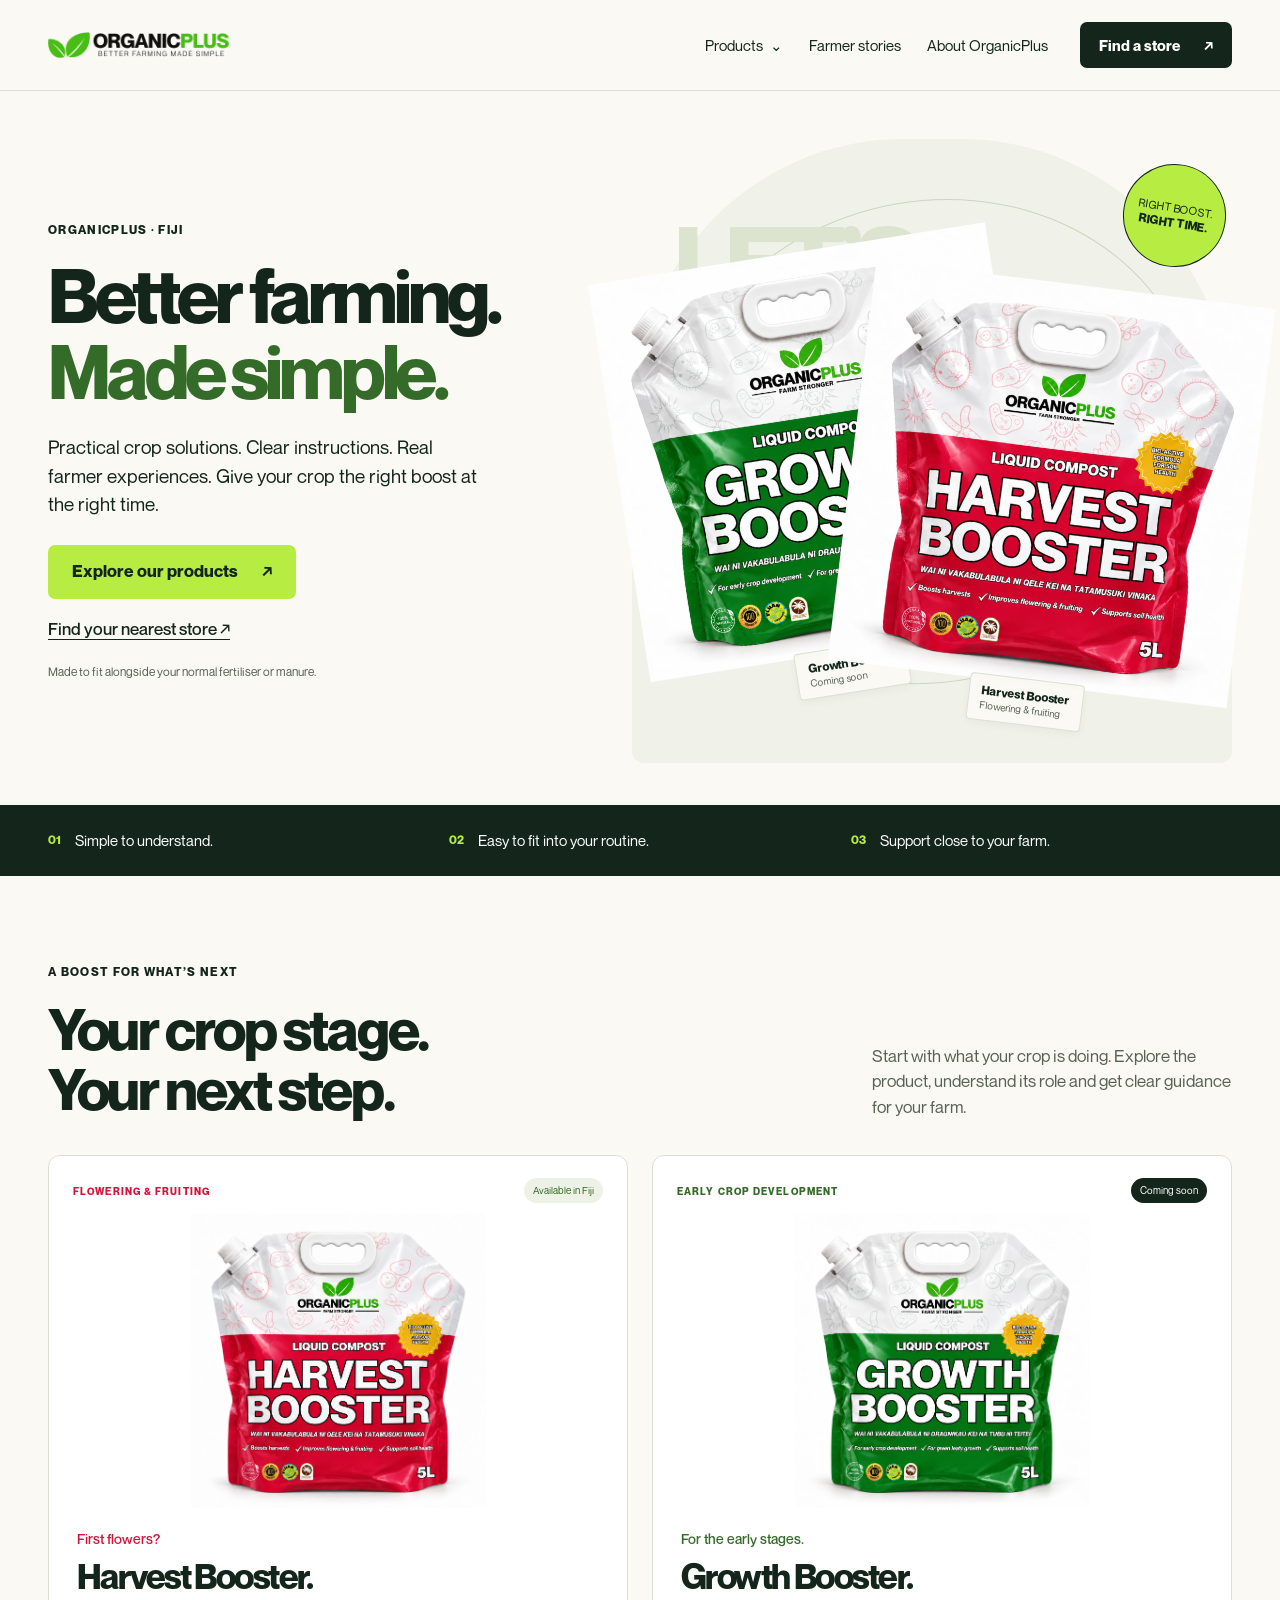
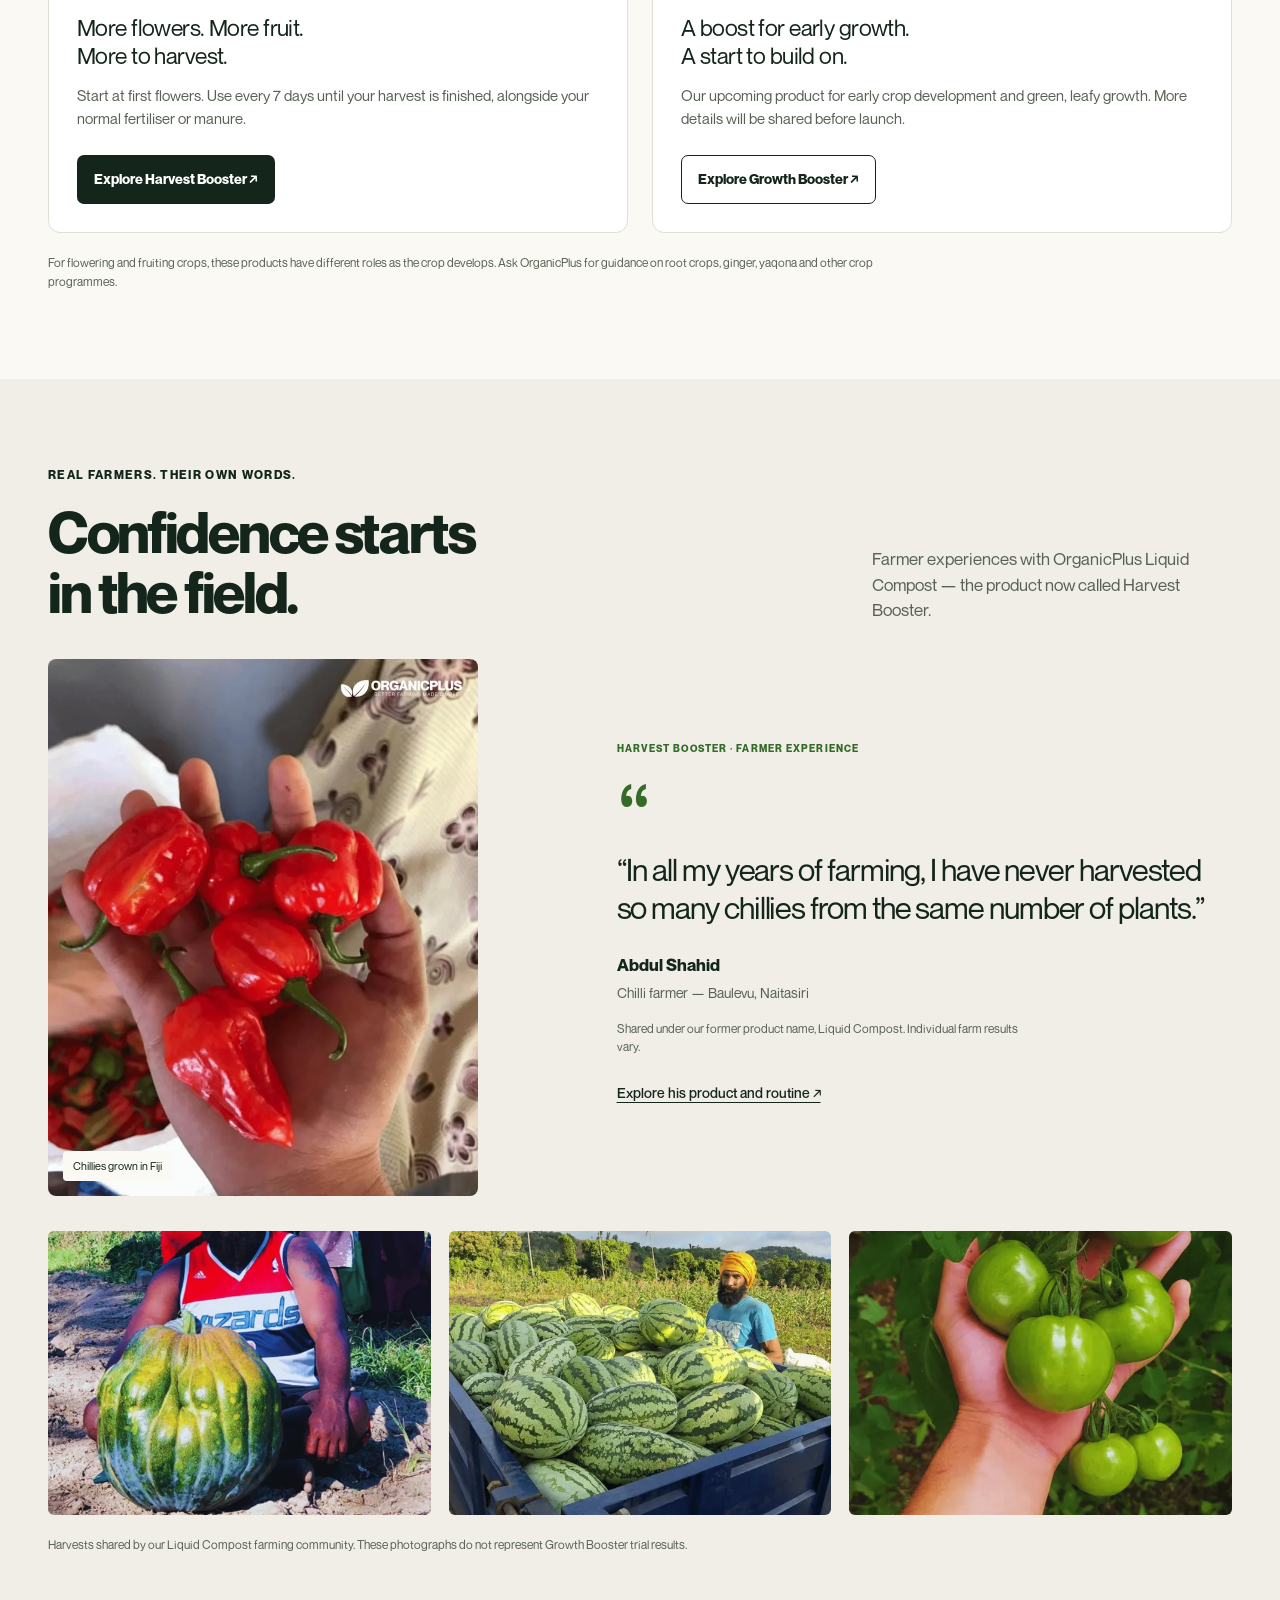
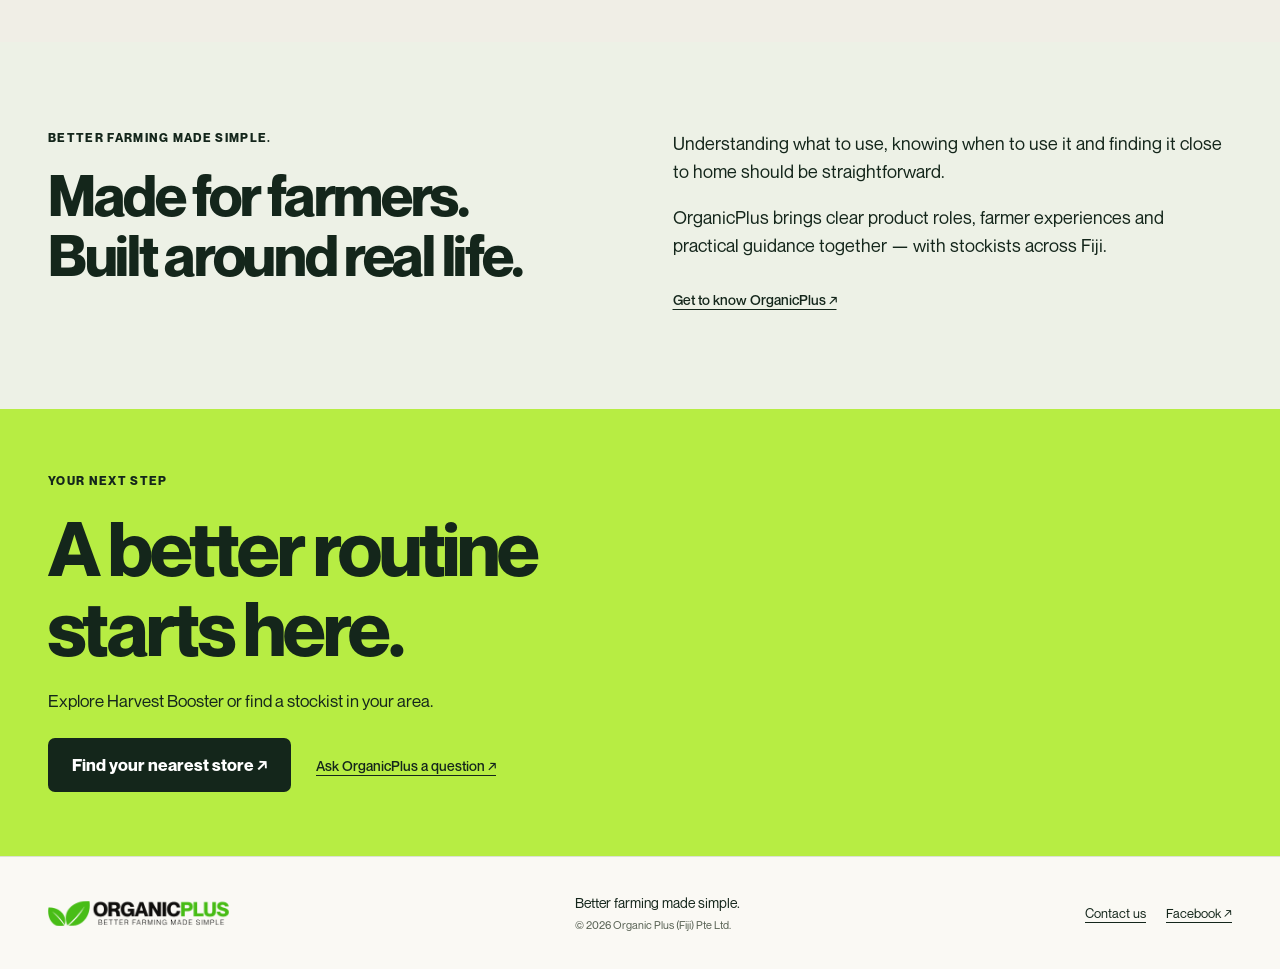
==== commit e6c625dc: "Preview OrganicPlus product-family website with Growth Booster coming soon" ====
--- a/index.html
+++ b/index.html
@@ -1,216 +1,15 @@
-<!doctype html>
-<html lang="en">
-<head>
-<meta name="google-site-verification" content="asuuO5OFqMnG2PPEqqzlY6rXje_WZ1ZcZYZaog8xs3A" />
-<meta charset="utf-8"><meta name="viewport" content="width=device-width, initial-scale=1">
-<meta name="theme-color" content="#14261b">
-<meta name="robots" content="index, follow, max-image-preview:large">
-<title>Harvest Booster Fiji | OrganicPlus Liquid Compost</title>
-<meta name="description" content="Harvest Booster, formerly OrganicPlus Liquid Compost, supports flowering and fruiting. Learn when to use it and find a stockist near you in Fiji.">
-<meta property="og:type" content="website"><meta property="og:title" content="Harvest Booster Fiji | OrganicPlus Liquid Compost"><meta property="og:description" content="Harvest Booster, formerly OrganicPlus Liquid Compost, supports flowering and fruiting. Learn when to use it and find a stockist near you in Fiji.">
-<meta property="og:image" content="https://www.baywaterfiji.com/assets/harvest-booster-5l.png">
-<meta property="og:image:alt" content="OrganicPlus Harvest Booster 5 litre red-and-white pouch with a white handle and cap">
-<meta property="og:image:width" content="1254"><meta property="og:image:height" content="1254">
-<meta name="twitter:card" content="summary_large_image">
-<meta name="twitter:title" content="Harvest Booster Fiji | OrganicPlus Liquid Compost">
-<meta name="twitter:description" content="Harvest Booster, formerly OrganicPlus Liquid Compost, supports flowering and fruiting. Learn when to use it and find a stockist near you in Fiji.">
-<meta name="twitter:image" content="https://www.baywaterfiji.com/assets/harvest-booster-5l.png">
-<meta name="twitter:image:alt" content="OrganicPlus Harvest Booster 5 litre pouch">
-<link rel="canonical" href="https://www.baywaterfiji.com/">
-<meta property="og:url" content="https://www.baywaterfiji.com/">
-<meta property="og:site_name" content="OrganicPlus">
-<script type="application/ld+json">
-{
-  "@context": "https://schema.org",
-  "@graph": [
-    {
-      "@type": "Organization",
-      "@id": "https://www.baywaterfiji.com/#organization",
-      "name": "OrganicPlus",
-      "legalName": "Organic Plus (Fiji) Pte Ltd.",
-      "url": "https://www.baywaterfiji.com/",
-      "logo": {
-        "@type": "ImageObject",
-        "url": "https://www.baywaterfiji.com/assets/organicplus-logo-source.png",
-        "width": 500,
-        "height": 500
-      },
-      "slogan": "Better farming made simple.",
-      "areaServed": {
-        "@type": "Country",
-        "name": "Fiji"
-      }
-    },
-    {
-      "@type": "WebSite",
-      "@id": "https://www.baywaterfiji.com/#website",
-      "url": "https://www.baywaterfiji.com/",
-      "name": "OrganicPlus",
-      "alternateName": "OrganicPlus Fiji",
-      "publisher": {
-        "@id": "https://www.baywaterfiji.com/#organization"
-      },
-      "inLanguage": "en"
-    },
-    {
-      "@type": "WebPage",
-      "@id": "https://www.baywaterfiji.com/#webpage",
-      "url": "https://www.baywaterfiji.com/",
-      "name": "Harvest Booster Fiji | OrganicPlus Liquid Compost",
-      "description": "Harvest Booster, formerly OrganicPlus Liquid Compost, supports flowering and fruiting. Learn when to use it and find a stockist near you in Fiji.",
-      "isPartOf": {
-        "@id": "https://www.baywaterfiji.com/#website"
-      },
-      "about": {
-        "@type": "Thing",
-        "name": "Harvest Booster",
-        "alternateName": "OrganicPlus Liquid Compost"
-      },
-      "publisher": {
-        "@id": "https://www.baywaterfiji.com/#organization"
-      },
-      "inLanguage": "en"
-    }
-  ]
-}
-</script>
-<link rel="preload" href="./assets/fonts/NeueMontreal-Bold.woff" as="font" type="font/woff" crossorigin>
-<link rel="stylesheet" href="./styles.css"><script src="./analytics.js" defer></script><script src="./site.js" defer></script>
-</head>
-<body>
-<a class="skip-link" href="#main">Skip to content</a>
-<header class="header"><div class="container header-inner">
-<a class="brand" href="#main" aria-label="OrganicPlus home"><span class="brand-mark"><img src="./assets/organicplus-logo-source.png" alt="OrganicPlus" width="500" height="500"></span></a>
-<nav class="desktop-nav" aria-label="Main navigation"><a href="#results">Farmer stories</a><a href="#how-to-use">How to use</a><a href="#faq">FAQs</a></nav>
-<a class="button button-dark header-cta" href="#locator">Find a store <span aria-hidden="true">↗</span></a>
-<button class="menu-toggle" id="menuToggle" type="button" aria-controls="mobileNav" aria-expanded="false">Menu <span aria-hidden="true">☰</span></button>
-</div><nav class="mobile-nav" id="mobileNav" aria-label="Mobile navigation" hidden><a href="#results">Farmer stories</a><a href="#how-to-use">How to use</a><a href="#faq">FAQs</a><a href="#locator">Find a store ↗</a></nav></header>
-<main id="main">
-<section class="hero" aria-labelledby="hero-title"><div class="container hero-grid">
-<div class="hero-copy"><p class="eyebrow product-eyebrow">FIRST FLOWERS? HARVEST BOOSTER.</p><h1 id="hero-title">More flowers.<br>More fruit.<br><span>More to harvest.</span></h1>
-<p class="hero-description">When your crop starts flowering, give it Harvest Booster. Use every 7 days until your harvest is finished. Harvest Booster works alongside your normal fertiliser or manure to support flowering and fruiting.</p>
-<div class="hero-actions"><a class="button button-green" href="#locator">Find your nearest store <span aria-hidden="true">↗</span></a><a class="text-link" href="#results">Hear from a Fiji farmer ↓</a></div>
-<p class="hero-note">Harvest Booster by OrganicPlus <span>· Formerly Liquid Compost</span></p></div>
-<div class="hero-product"><div class="product-halo" aria-hidden="true"></div><span class="stage-word" aria-hidden="true">HARVEST<br>TIME.</span><img class="pouch" src="./assets/harvest-booster-cutout.webp" alt="Harvest Booster 5 litre pouch: red and white pack with a white handle and cap" width="1254" height="1254" fetchpriority="high"><div class="product-badge"><span>FIRST<br>FLOWERS?</span><strong>LET’S GO.</strong></div><p class="product-caption">THIS IS THE PACK TO LOOK FOR IN STORE.</p></div>
-</div></section>
-<section class="routine-strip" aria-label="When to use Harvest Booster"><div class="container routine-grid"><div><span class="routine-icon" aria-hidden="true">✿</span><p><strong>Start at first flowers</strong><span>For flowering &amp; fruiting crops</span></p></div><div><span class="routine-icon" aria-hidden="true">7</span><p><strong>Repeat every 7 days</strong><span>Make it part of your routine</span></p></div><div><span class="routine-icon" aria-hidden="true">↗</span><p><strong>Until harvesting finishes</strong><span>Keep your usual fertiliser or manure</span></p></div></div></section>
-<section class="section proof" id="results" aria-labelledby="results-title"><div class="container"><div class="section-heading"><div><p class="eyebrow">FROM OUR FARMING COMMUNITY</p><h2 id="results-title">A farmer’s harvest.<br>A farmer’s own words.</h2></div><p>Real experiences with OrganicPlus Liquid Compost — the product now called Harvest Booster.</p></div>
-<div class="results-grid"><figure class="feature-farmer"><img class="featured-chillies" src="./assets/harvest-chillies.webp" alt="Large red chillies held in a farmer’s hand" width="800" height="1000" loading="lazy"><figcaption>Chillies grown in Fiji</figcaption></figure>
-<div class="farmer-story"><div class="quote-mark" aria-hidden="true">“</div><blockquote>“In all my years of farming, I have never harvested so many chillies from the same number of plants.”</blockquote><div class="farmer-byline"><span class="farmer-portrait"><img src="./assets/harvest-abdul-farm.webp" alt="Abdul Shahid" width="640" height="800" loading="lazy"></span><p><strong>Abdul Shahid</strong><span>Chilli farmer — Baulevu, Naitasiri</span></p></div><p class="story-note">Abdul’s experience, shared under our former product name. Individual farm results vary.</p></div></div>
-<div class="why-note" id="benefits"><span aria-hidden="true">✿</span><div><h3>A boost when your crop is working hard.</h3><p>Harvest Booster supports flowering, fruiting and soil health. Add it to your normal fertiliser or manure programme as flowers appear.</p></div><a class="text-link" href="#how-to-use">See the simple routine ↓</a></div>
-</div></section>
-<section class="section locator" id="locator" aria-labelledby="locator-title"><div class="container locator-layout"><div class="locator-intro"><p class="eyebrow">READY FOR YOUR NEXT HARVEST?</p><h2 id="locator-title">Find a store.<br>Get growing.</h2><p>Find Harvest Booster at OrganicPlus stockists across Fiji. Look for the red-and-white pack in store.</p><p class="locator-tip">Call ahead to confirm stock and pack sizes before travelling. During the changeover, some stores may still carry Liquid Compost packaging.</p><span class="locator-mark" aria-hidden="true">↗</span></div>
-<div class="locator-panel"><h3>Where are you farming?</h3><p>Search your town, village or store name.</p><div class="search-row"><div class="search-field"><label for="storeSearch">Your town or store</label><input type="search" id="storeSearch" placeholder="Try Navua, Labasa or Hop Tiy" autocomplete="off" disabled></div><button class="reset-button" id="resetStores" type="button" disabled>Reset</button></div>
-<details class="area-filters"><summary>Or choose your area</summary><div class="locator-filters"><div><label for="divisionSelect">Division</label><select id="divisionSelect" disabled><option value="">All divisions</option></select></div><div><label for="provinceSelect">Province</label><select id="provinceSelect" disabled><option value="">All provinces</option></select></div><div><label for="townSelect">Town / village</label><select id="townSelect" disabled><option value="">All towns / villages</option></select></div></div></details>
-<div class="store-summary" id="storeSummary" role="status">Loading retailer locations…</div><div class="store-results" id="storeResults" aria-label="Matching retailers"></div><button class="text-button" id="showAllStores" type="button" disabled>Browse all stores ↗</button><button type="button" class="button button-dark load-more" id="loadMore" hidden>Show more stores ↓</button><noscript><p>Open the full Fiji stockist directory below, or <a href="./retailers.csv" download>download the retailer directory</a>.</p></noscript>
-<!-- STOCKIST-DIRECTORY:START -->
-<details class="stockist-directory"><summary>View the full Fiji stockist directory</summary><p class="directory-note">65 listed OrganicPlus stockists. Harvest Booster was formerly called Liquid Compost. Call ahead to confirm stock, pack sizes and price.</p>
-<section class="directory-region"><h4>Central</h4>
-<article class="directory-store"><div><h5>Korovou Post Office</h5><p>Korovou · Tailevu</p></div><a class="phone" href="tel:+6793430012" data-directory-phone data-store-name="Korovou Post Office" data-town="Korovou" data-province="Tailevu" data-division="Central" aria-label="Call Korovou Post Office on 3430012">Call 3430012 ↗</a></article>
-<article class="directory-store"><div><h5>Lami Post Office</h5><p>Lami · Rewa</p></div><a class="phone" href="tel:+6793361101" data-directory-phone data-store-name="Lami Post Office" data-town="Lami" data-province="Rewa" data-division="Central" aria-label="Call Lami Post Office on 3361101">Call 3361101 ↗</a></article>
-<article class="directory-store"><div><h5>Lomaivuna Post Office</h5><p>Lomaivuna · Naitasiri</p></div><a class="phone" href="tel:+6796030701" data-directory-phone data-store-name="Lomaivuna Post Office" data-town="Lomaivuna" data-province="Naitasiri" data-division="Central" aria-label="Call Lomaivuna Post Office on 6030701">Call 6030701 ↗</a></article>
-<article class="directory-store"><div><h5>G.M.R. Muhammad &amp; Sons</h5><p>Nakasi · Naitasiri</p></div><a class="phone" href="tel:+6793410155" data-directory-phone data-store-name="G.M.R. Muhammad &amp; Sons" data-town="Nakasi" data-province="Naitasiri" data-division="Central" aria-label="Call G.M.R. Muhammad &amp; Sons on 3410155">Call 3410155 ↗</a></article>
-<article class="directory-store"><div><h5>Nakasi Post Office</h5><p>Nakasi · Naitasiri</p></div><a class="phone" href="tel:+6793411277" data-directory-phone data-store-name="Nakasi Post Office" data-town="Nakasi" data-province="Naitasiri" data-division="Central" aria-label="Call Nakasi Post Office on 3411277">Call 3411277 ↗</a></article>
-<article class="directory-store"><div><h5>Valelevu Post Office</h5><p>Nasinu · Naitasiri</p></div><a class="phone" href="tel:+6793392101" data-directory-phone data-store-name="Valelevu Post Office" data-town="Nasinu" data-province="Naitasiri" data-division="Central" aria-label="Call Valelevu Post Office on 3392101">Call 3392101 ↗</a></article>
-<article class="directory-store"><div><h5>AgriPod</h5><p>Nausori · Tailevu</p></div><a class="phone" href="tel:+6799264096" data-directory-phone data-store-name="AgriPod" data-town="Nausori" data-province="Tailevu" data-division="Central" aria-label="Call AgriPod on 9264096">Call 9264096 ↗</a></article>
-<article class="directory-store"><div><h5>Coastal Supplies</h5><p>Nausori · Tailevu</p></div><a class="phone" href="tel:+6799996006" data-directory-phone data-store-name="Coastal Supplies" data-town="Nausori" data-province="Tailevu" data-division="Central" aria-label="Call Coastal Supplies on 9996006">Call 9996006 ↗</a></article>
-<article class="directory-store"><div><h5>Nausori Post Office</h5><p>Nausori · Tailevu</p></div><a class="phone" href="tel:+6793477740" data-directory-phone data-store-name="Nausori Post Office" data-town="Nausori" data-province="Tailevu" data-division="Central" aria-label="Call Nausori Post Office on 3477740">Call 3477740 ↗</a></article>
-<article class="directory-store"><div><h5>Prasads Farm Care - Nausori</h5><p>Nausori · Tailevu</p></div><a class="phone" href="tel:+6793477205" data-directory-phone data-store-name="Prasads Farm Care - Nausori" data-town="Nausori" data-province="Tailevu" data-division="Central" aria-label="Call Prasads Farm Care - Nausori on 3477205">Call 3477205 ↗</a></article>
-<article class="directory-store"><div><h5>Quality Seeds Centre</h5><p>Nausori · Tailevu</p></div><a class="phone" href="tel:+6799700515" data-directory-phone data-store-name="Quality Seeds Centre" data-town="Nausori" data-province="Tailevu" data-division="Central" aria-label="Call Quality Seeds Centre on 9700515">Call 9700515 ↗</a></article>
-<article class="directory-store"><div><h5>Jaijas Chemicals</h5><p>Navua · Serua</p></div><a class="phone" href="tel:+6799839286" data-directory-phone data-store-name="Jaijas Chemicals" data-town="Navua" data-province="Serua" data-division="Central" aria-label="Call Jaijas Chemicals on 9839286">Call 9839286 ↗</a></article>
-<article class="directory-store"><div><h5>Navua Post Office</h5><p>Navua · Serua</p></div><a class="phone" href="tel:+6793460110" data-directory-phone data-store-name="Navua Post Office" data-town="Navua" data-province="Serua" data-division="Central" aria-label="Call Navua Post Office on 3460110">Call 3460110 ↗</a></article>
-<article class="directory-store"><div><h5>Prime Timber</h5><p>Navua · Serua</p></div><a class="phone" href="tel:+6799625456" data-directory-phone data-store-name="Prime Timber" data-town="Navua" data-province="Serua" data-division="Central" aria-label="Call Prime Timber on 9625456">Call 9625456 ↗</a></article>
-<article class="directory-store"><div><h5>R.C. Manubhai</h5><p>Navua · Serua</p></div><a class="phone" href="tel:+6799985722" data-directory-phone data-store-name="R.C. Manubhai" data-town="Navua" data-province="Serua" data-division="Central" aria-label="Call R.C. Manubhai on 9985722">Call 9985722 ↗</a></article>
-<article class="directory-store"><div><h5>Nayavu Post Office</h5><p>Nayavu · Tailevu</p></div><a class="phone" href="tel:+6796030585" data-directory-phone data-store-name="Nayavu Post Office" data-town="Nayavu" data-province="Tailevu" data-division="Central" aria-label="Call Nayavu Post Office on 6030585">Call 6030585 ↗</a></article>
-<article class="directory-store"><div><h5>Pacific Harbour Post Office</h5><p>Pacific Harbour · Serua</p></div><a class="phone" href="tel:+6793450346" data-directory-phone data-store-name="Pacific Harbour Post Office" data-town="Pacific Harbour" data-province="Serua" data-division="Central" aria-label="Call Pacific Harbour Post Office on 3450346">Call 3450346 ↗</a></article>
-<article class="directory-store"><div><h5>Hop Tiy</h5><p>Suva · Rewa</p></div><a class="phone" href="tel:+6793300875" data-directory-phone data-store-name="Hop Tiy" data-town="Suva" data-province="Rewa" data-division="Central" aria-label="Call Hop Tiy on 3300875">Call 3300875 ↗</a></article>
-<article class="directory-store"><div><h5>Vunidawa Post Office</h5><p>Vunidawa · Naitasiri</p></div><a class="phone" href="tel:+6796030703" data-directory-phone data-store-name="Vunidawa Post Office" data-town="Vunidawa" data-province="Naitasiri" data-division="Central" aria-label="Call Vunidawa Post Office on 6030703">Call 6030703 ↗</a></article>
-</section>
-<section class="directory-region"><h4>Eastern</h4>
-<article class="directory-store"><div><h5>Qarani Post Office</h5><p>Gau · Lomaiviti</p></div><a class="phone" href="tel:+6796030727" data-directory-phone data-store-name="Qarani Post Office" data-town="Gau" data-province="Lomaiviti" data-division="Eastern" aria-label="Call Qarani Post Office on 6030727">Call 6030727 ↗</a></article>
-<article class="directory-store"><div><h5>Naleca Post Office</h5><p>Kadavu · Kadavu</p></div><a class="phone" href="tel:+6796030787" data-directory-phone data-store-name="Naleca Post Office" data-town="Kadavu" data-province="Kadavu" data-division="Eastern" aria-label="Call Naleca Post Office on 6030787">Call 6030787 ↗</a></article>
-<article class="directory-store"><div><h5>Vunisea Post Office</h5><p>Kadavu · Kadavu</p></div><a class="phone" href="tel:+6793681275" data-directory-phone data-store-name="Vunisea Post Office" data-town="Kadavu" data-province="Kadavu" data-division="Eastern" aria-label="Call Vunisea Post Office on 3681275">Call 3681275 ↗</a></article>
-<article class="directory-store"><div><h5>Nasau Post Office</h5><p>Koro · Lomaiviti</p></div><a class="phone" href="tel:+6793681001" data-directory-phone data-store-name="Nasau Post Office" data-town="Koro" data-province="Lomaiviti" data-division="Eastern" aria-label="Call Nasau Post Office on 3681001">Call 3681001 ↗</a></article>
-<article class="directory-store"><div><h5>Lakeba Island Post Office</h5><p>Lakeba Island · Lau</p></div><a class="phone" href="tel:+6798280669" data-directory-phone data-store-name="Lakeba Island Post Office" data-town="Lakeba Island" data-province="Lau" data-division="Eastern" aria-label="Call Lakeba Island Post Office on 8280669">Call 8280669 ↗</a></article>
-<article class="directory-store"><div><h5>Matuku Post Office</h5><p>Matuku · Lau</p></div><a class="phone" href="tel:+6796030737" data-directory-phone data-store-name="Matuku Post Office" data-town="Matuku" data-province="Lau" data-division="Eastern" aria-label="Call Matuku Post Office on 6030737">Call 6030737 ↗</a></article>
-<article class="directory-store"><div><h5>Naroi Post Office</h5><p>Moala · Lau</p></div><a class="phone" href="tel:+6796030306" data-directory-phone data-store-name="Naroi Post Office" data-town="Moala" data-province="Lau" data-division="Eastern" aria-label="Call Naroi Post Office on 6030306">Call 6030306 ↗</a></article>
-<article class="directory-store"><div><h5>Levuka Post Office</h5><p>Ovalau · Lomaiviti</p></div><a class="phone" href="tel:+6793440141" data-directory-phone data-store-name="Levuka Post Office" data-town="Ovalau" data-province="Lomaiviti" data-division="Eastern" aria-label="Call Levuka Post Office on 3440141">Call 3440141 ↗</a></article>
-<article class="directory-store"><div><h5>Lomaloma Post Office</h5><p>Vanuabalavu · Lau</p></div><a class="phone" href="tel:+6796030238" data-directory-phone data-store-name="Lomaloma Post Office" data-town="Vanuabalavu" data-province="Lau" data-division="Eastern" aria-label="Call Lomaloma Post Office on 6030238">Call 6030238 ↗</a></article>
-</section>
-<section class="directory-region"><h4>Northern</h4>
-<article class="directory-store"><div><h5>Daria Post Office</h5><p>Daria · Bua</p></div><a class="phone" href="tel:+6798283990" data-directory-phone data-store-name="Daria Post Office" data-town="Daria" data-province="Bua" data-division="Northern" aria-label="Call Daria Post Office on 8283990">Call 8283990 ↗</a></article>
-<article class="directory-store"><div><h5>Dreketi Post Office</h5><p>Dreketi · Macuata</p></div><a class="phone" href="tel:+6798280996" data-directory-phone data-store-name="Dreketi Post Office" data-town="Dreketi" data-province="Macuata" data-division="Northern" aria-label="Call Dreketi Post Office on 8280996">Call 8280996 ↗</a></article>
-<article class="directory-store"><div><h5>A. Hussain</h5><p>Labasa · Macuata</p></div><a class="phone" href="tel:+6799921566" data-directory-phone data-store-name="A. Hussain" data-town="Labasa" data-province="Macuata" data-division="Northern" aria-label="Call A. Hussain on 9921566">Call 9921566 ↗</a></article>
-<article class="directory-store"><div><h5>Labasa Post Office</h5><p>Labasa · Macuata</p></div><a class="phone" href="tel:+6798812380" data-directory-phone data-store-name="Labasa Post Office" data-town="Labasa" data-province="Macuata" data-division="Northern" aria-label="Call Labasa Post Office on 8812380">Call 8812380 ↗</a></article>
-<article class="directory-store"><div><h5>Munaf Motor Parts &amp; Hardware</h5><p>Labasa · Macuata</p></div><a class="phone" href="tel:+6798961242" data-directory-phone data-store-name="Munaf Motor Parts &amp; Hardware" data-town="Labasa" data-province="Macuata" data-division="Northern" aria-label="Call Munaf Motor Parts &amp; Hardware on 8961242">Call 8961242 ↗</a></article>
-<article class="directory-store"><div><h5>Lakeba Village Post Office</h5><p>Lakeba Village · Macuata</p></div><a class="phone" href="tel:+6796030729" data-directory-phone data-store-name="Lakeba Village Post Office" data-town="Lakeba Village" data-province="Macuata" data-division="Northern" aria-label="Call Lakeba Village Post Office on 6030729">Call 6030729 ↗</a></article>
-<article class="directory-store"><div><h5>Lekutu Post Office</h5><p>Lekutu · Bua</p></div><a class="phone" href="tel:+6798283845" data-directory-phone data-store-name="Lekutu Post Office" data-town="Lekutu" data-province="Bua" data-division="Northern" aria-label="Call Lekutu Post Office on 8283845">Call 8283845 ↗</a></article>
-<article class="directory-store"><div><h5>Nabouwalu Post Office</h5><p>Nabouwalu · Bua</p></div><a class="phone" href="tel:+6798283253" data-directory-phone data-store-name="Nabouwalu Post Office" data-town="Nabouwalu" data-province="Bua" data-division="Northern" aria-label="Call Nabouwalu Post Office on 8283253">Call 8283253 ↗</a></article>
-<article class="directory-store"><div><h5>Namalata Post Office</h5><p>Namalata · Bua</p></div><a class="phone" href="tel:+6798283170" data-directory-phone data-store-name="Namalata Post Office" data-town="Namalata" data-province="Bua" data-division="Northern" aria-label="Call Namalata Post Office on 8283170">Call 8283170 ↗</a></article>
-<article class="directory-store"><div><h5>Natewa Post Office</h5><p>Natewa · Cakaudrove</p></div><a class="phone" href="tel:+6796030731" data-directory-phone data-store-name="Natewa Post Office" data-town="Natewa" data-province="Cakaudrove" data-division="Northern" aria-label="Call Natewa Post Office on 6030731">Call 6030731 ↗</a></article>
-<article class="directory-store"><div><h5>Rabi Post Office</h5><p>Rabi · Cakaudrove</p></div><a class="phone" href="tel:+6798280866" data-directory-phone data-store-name="Rabi Post Office" data-town="Rabi" data-province="Cakaudrove" data-division="Northern" aria-label="Call Rabi Post Office on 8280866">Call 8280866 ↗</a></article>
-<article class="directory-store"><div><h5>Paradise Handling</h5><p>Savusavu · Cakaudrove</p></div><a class="phone" href="tel:+6799256923" data-directory-phone data-store-name="Paradise Handling" data-town="Savusavu" data-province="Cakaudrove" data-division="Northern" aria-label="Call Paradise Handling on 9256923">Call 9256923 ↗</a></article>
-<article class="directory-store"><div><h5>Savusavu Post Office</h5><p>Savusavu · Cakaudrove</p></div><a class="phone" href="tel:+6798850310" data-directory-phone data-store-name="Savusavu Post Office" data-town="Savusavu" data-province="Cakaudrove" data-division="Northern" aria-label="Call Savusavu Post Office on 8850310">Call 8850310 ↗</a></article>
-<article class="directory-store"><div><h5>Seaqaqa Post Office</h5><p>Seaqaqa · Macuata</p></div><a class="phone" href="tel:+6798860001" data-directory-phone data-store-name="Seaqaqa Post Office" data-town="Seaqaqa" data-province="Macuata" data-division="Northern" aria-label="Call Seaqaqa Post Office on 8860001">Call 8860001 ↗</a></article>
-<article class="directory-store"><div><h5>Krirup Hardware</h5><p>Taveuni · Cakaudrove</p></div><a class="phone" href="tel:+6799775229" data-directory-phone data-store-name="Krirup Hardware" data-town="Taveuni" data-province="Cakaudrove" data-division="Northern" aria-label="Call Krirup Hardware on 9775229">Call 9775229 ↗</a></article>
-<article class="directory-store"><div><h5>Waiyevo Post Office</h5><p>Taveuni · Cakaudrove</p></div><a class="phone" href="tel:+6798880019" data-directory-phone data-store-name="Waiyevo Post Office" data-town="Taveuni" data-province="Cakaudrove" data-division="Northern" aria-label="Call Waiyevo Post Office on 8880019">Call 8880019 ↗</a></article>
-<article class="directory-store"><div><h5>Tukavesi Post Office</h5><p>Tukavesi · Cakaudrove</p></div><a class="phone" href="tel:+6798283048" data-directory-phone data-store-name="Tukavesi Post Office" data-town="Tukavesi" data-province="Cakaudrove" data-division="Northern" aria-label="Call Tukavesi Post Office on 8283048">Call 8283048 ↗</a></article>
-<article class="directory-store"><div><h5>Wainikoro Post Office</h5><p>Wainikoro · Macuata</p></div><a class="phone" href="tel:+6798283935" data-directory-phone data-store-name="Wainikoro Post Office" data-town="Wainikoro" data-province="Macuata" data-division="Northern" aria-label="Call Wainikoro Post Office on 8283935">Call 8283935 ↗</a></article>
-</section>
-<section class="directory-region"><h4>Rotuma</h4>
-<article class="directory-store"><div><h5>Rotuma Post Office</h5><p>Rotuma · Rotuma</p></div><a class="phone" href="tel:+6798891003" data-directory-phone data-store-name="Rotuma Post Office" data-town="Rotuma" data-province="Rotuma" data-division="Rotuma" aria-label="Call Rotuma Post Office on 8891003">Call 8891003 ↗</a></article>
-</section>
-<section class="directory-region"><h4>Western</h4>
-<article class="directory-store"><div><h5>Ba Post Office</h5><p>Ba · Ba</p></div><a class="phone" href="tel:+6796674341" data-directory-phone data-store-name="Ba Post Office" data-town="Ba" data-province="Ba" data-division="Western" aria-label="Call Ba Post Office on 6674341">Call 6674341 ↗</a></article>
-<article class="directory-store"><div><h5>Keiyasi Post Office</h5><p>Keiyasi · Nadroga-Navosa</p></div><a class="phone" href="tel:+6796030686" data-directory-phone data-store-name="Keiyasi Post Office" data-town="Keiyasi" data-province="Nadroga-Navosa" data-division="Western" aria-label="Call Keiyasi Post Office on 6030686">Call 6030686 ↗</a></article>
-<article class="directory-store"><div><h5>Korolevu Post Office</h5><p>Korolevu · Nadroga-Navosa</p></div><a class="phone" href="tel:+6796530554" data-directory-phone data-store-name="Korolevu Post Office" data-town="Korolevu" data-province="Nadroga-Navosa" data-division="Western" aria-label="Call Korolevu Post Office on 6530554">Call 6530554 ↗</a></article>
-<article class="directory-store"><div><h5>Lautoka Farm Chemicals</h5><p>Lautoka · Ba</p></div><a class="phone" href="tel:+6798361972" data-directory-phone data-store-name="Lautoka Farm Chemicals" data-town="Lautoka" data-province="Ba" data-division="Western" aria-label="Call Lautoka Farm Chemicals on 8361972">Call 8361972 ↗</a></article>
-<article class="directory-store"><div><h5>Lautoka Post Office</h5><p>Lautoka · Ba</p></div><a class="phone" href="tel:+6796665161" data-directory-phone data-store-name="Lautoka Post Office" data-town="Lautoka" data-province="Ba" data-division="Western" aria-label="Call Lautoka Post Office on 6665161">Call 6665161 ↗</a></article>
-<article class="directory-store"><div><h5>Bombay General Traders</h5><p>Nadi · Ba</p></div><a class="phone" href="tel:+6799225389" data-directory-phone data-store-name="Bombay General Traders" data-town="Nadi" data-province="Ba" data-division="Western" aria-label="Call Bombay General Traders on 9225389">Call 9225389 ↗</a></article>
-<article class="directory-store"><div><h5>Jetset Hardware</h5><p>Nadi · Ba</p></div><a class="phone" href="tel:+6799973080" data-directory-phone data-store-name="Jetset Hardware" data-town="Nadi" data-province="Ba" data-division="Western" aria-label="Call Jetset Hardware on 9973080">Call 9973080 ↗</a></article>
-<article class="directory-store"><div><h5>Nadi Post Office</h5><p>Nadi · Ba</p></div><a class="phone" href="tel:+6796700001" data-directory-phone data-store-name="Nadi Post Office" data-town="Nadi" data-province="Ba" data-division="Western" aria-label="Call Nadi Post Office on 6700001">Call 6700001 ↗</a></article>
-<article class="directory-store"><div><h5>Prasads Farm Care - Nadi</h5><p>Nadi · Ba</p></div><a class="phone" href="tel:+6792005295" data-directory-phone data-store-name="Prasads Farm Care - Nadi" data-town="Nadi" data-province="Ba" data-division="Western" aria-label="Call Prasads Farm Care - Nadi on 2005295">Call 2005295 ↗</a></article>
-<article class="directory-store"><div><h5>Rakiraki Post Office</h5><p>Rakiraki · Ra</p></div><a class="phone" href="tel:+6796694060" data-directory-phone data-store-name="Rakiraki Post Office" data-town="Rakiraki" data-province="Ra" data-division="Western" aria-label="Call Rakiraki Post Office on 6694060">Call 6694060 ↗</a></article>
-<article class="directory-store"><div><h5>Sabeto Post Office</h5><p>Sabeto · Ba</p></div><a class="phone" href="tel:+6796030699" data-directory-phone data-store-name="Sabeto Post Office" data-town="Sabeto" data-province="Ba" data-division="Western" aria-label="Call Sabeto Post Office on 6030699">Call 6030699 ↗</a></article>
-<article class="directory-store"><div><h5>Kavasutra Kava Bar - Lawai</h5><p>Sigatoka · Nadroga-Navosa</p></div><a class="phone" href="tel:+6799738068" data-directory-phone data-store-name="Kavasutra Kava Bar - Lawai" data-town="Sigatoka" data-province="Nadroga-Navosa" data-division="Western" aria-label="Call Kavasutra Kava Bar - Lawai on 9738068">Call 9738068 ↗</a></article>
-<article class="directory-store"><div><h5>Lal&#39;s Trading</h5><p>Sigatoka · Nadroga-Navosa</p></div><a class="phone" href="tel:+6799427092" data-directory-phone data-store-name="Lal&#39;s Trading" data-town="Sigatoka" data-province="Nadroga-Navosa" data-division="Western" aria-label="Call Lal&#39;s Trading on 9427092">Call 9427092 ↗</a></article>
-<article class="directory-store"><div><h5>Monika&#39;s Market Stall</h5><p>Sigatoka · Nadroga-Navosa</p></div><a class="phone" href="tel:+6799916689" data-directory-phone data-store-name="Monika&#39;s Market Stall" data-town="Sigatoka" data-province="Nadroga-Navosa" data-division="Western" aria-label="Call Monika&#39;s Market Stall on 9916689">Call 9916689 ↗</a></article>
-<article class="directory-store"><div><h5>Sigatoka Chemical Suppliers</h5><p>Sigatoka · Nadroga-Navosa</p></div><a class="phone" href="tel:+6799920975" data-directory-phone data-store-name="Sigatoka Chemical Suppliers" data-town="Sigatoka" data-province="Nadroga-Navosa" data-division="Western" aria-label="Call Sigatoka Chemical Suppliers on 9920975">Call 9920975 ↗</a></article>
-<article class="directory-store"><div><h5>Sigatoka Post Office</h5><p>Sigatoka · Nadroga-Navosa</p></div><a class="phone" href="tel:+6796500321" data-directory-phone data-store-name="Sigatoka Post Office" data-town="Sigatoka" data-province="Nadroga-Navosa" data-division="Western" aria-label="Call Sigatoka Post Office on 6500321">Call 6500321 ↗</a></article>
-<article class="directory-store"><div><h5>Tavua Post Office</h5><p>Tavua · Ba</p></div><a class="phone" href="tel:+6796690239" data-directory-phone data-store-name="Tavua Post Office" data-town="Tavua" data-province="Ba" data-division="Western" aria-label="Call Tavua Post Office on 6690239">Call 6690239 ↗</a></article>
-<article class="directory-store"><div><h5>Vatukoula Post Office</h5><p>Vatukoula · Ba</p></div><a class="phone" href="tel:+6796680639" data-directory-phone data-store-name="Vatukoula Post Office" data-town="Vatukoula" data-province="Ba" data-division="Western" aria-label="Call Vatukoula Post Office on 6680639">Call 6680639 ↗</a></article>
-</section>
-</details>
-<!-- STOCKIST-DIRECTORY:END -->
-</div>
-</div></section>
-<section class="section how-to" id="how-to-use" aria-labelledby="how-title"><div class="container"><div class="section-heading"><div><p class="eyebrow">BETTER FARMING MADE SIMPLE.</p><h2 id="how-title">First flowers?<br>Here’s your routine.</h2></div><p>For flowering and fruiting crops. Keep using your normal fertiliser or manure alongside Harvest Booster.</p></div><div class="steps-grid"><article><span class="step-number">01</span><h3>Start at first flowers.</h3><p>When the first flowers appear, add Harvest Booster to your crop routine.</p></article><article><span class="step-number">02</span><h3>Repeat every 7 days.</h3><p>Mix with water at the rate on your pack. Apply as directed, then repeat weekly.</p></article><article><span class="step-number">03</span><h3>Keep going through harvest.</h3><p>Continue every 7 days until harvesting finishes.</p></article></div><div class="how-note"><strong>How much do I mix?</strong><p>Follow your pack’s dilution and application directions. For root crops, ginger, yaqona or a different growth stage, ask OrganicPlus for the programme for your crop.</p></div></div></section>
-<section class="section community" aria-labelledby="community-title"><div class="container"><p class="eyebrow">MORE FROM FIJI FARMS</p><h2 id="community-title">See what’s growing.</h2>
-      <div class="gallery-heading"><h3>MORE FROM OUR FARMING COMMUNITY</h3><div class="gallery-controls"><span id="galleryPosition" class="gallery-count" aria-live="polite">01 / 10</span><button type="button" id="galleryPrev" class="icon-button" aria-label="Previous harvest photo">←</button><button type="button" id="galleryNext" class="icon-button" aria-label="Next harvest photo">→</button></div></div>
-      <div class="harvest-gallery" id="harvestGallery" tabindex="0" aria-label="Farmer harvest photographs; use arrow buttons or scroll to see more">
-<figure><img src="./assets/harvest-pumpkin.webp" alt="Farmer beside a large pumpkin grown in Fiji" width="640" height="800" loading="lazy"></figure>
-<figure><img src="./assets/harvest-watermelons.webp" alt="Farmer with a truckload of harvested watermelons" width="640" height="800" loading="lazy"></figure>
-<figure><img src="./assets/harvest-chillies.webp" alt="Large red chillies held in a farmer’s hand" width="800" height="1000" loading="lazy"></figure>
-<figure><img src="./assets/harvest-tomatoes.webp" alt="A cluster of large green tomatoes on the plant" width="640" height="800" loading="lazy"></figure>
-<figure><img src="./assets/harvest-eggplants.webp" alt="Young farmer holding two large eggplants" width="640" height="800" loading="lazy"></figure>
-<figure><img src="./assets/harvest-cabbage.webp" alt="Farmer holding a freshly harvested cabbage" width="640" height="800" loading="lazy"></figure>
-<figure><img src="./assets/harvest-ginger.webp" alt="Large freshly harvested ginger rhizome" width="640" height="800" loading="lazy"></figure>
-<figure><img src="./assets/harvest-dalo.webp" alt="Freshly harvested dalo with stems attached" width="640" height="800" loading="lazy"></figure>
-<figure><img src="./assets/harvest-abdul-farm.webp" alt="Abdul Shahid standing in his chilli field" width="640" height="800" loading="lazy"></figure>
-<figure><img src="./assets/harvest-crop-field.webp" alt="Lush crop growth in an OrganicPlus farmer’s field" width="640" height="800" loading="lazy"></figure>
-      </div><p class="gallery-note">Harvests and field photographs shared by our OrganicPlus farming community. Individual farm results vary.</p>
-
-</div></section>
-<section class="section faq" id="faq" aria-labelledby="faq-title"><div class="container faq-grid"><div><p class="eyebrow">LET’S KEEP IT SIMPLE</p><h2 id="faq-title">Good questions.</h2></div><div class="faq-list">
-<details><summary>Is this the same as Liquid Compost?</summary><div class="faq-answer">Yes. Harvest Booster is the new name and packaging for OrganicPlus Liquid Compost. Our farmer photos and testimonials may still show or mention the previous name.</div></details>
-<details><summary>When should I start, and how often?</summary><div class="faq-answer">For flowering and fruiting crops, start when the first flowers appear. Apply every 7 days until harvesting finishes. Follow the mixing and application directions on your pack.</div></details>
-<details><summary>Do I keep using my fertiliser or manure?</summary><div class="faq-answer">Yes. Use Harvest Booster alongside your usual fertiliser or manure programme. It supports your crop and soil, while your normal programme supplies the nutrition your crop needs.</div></details>
-<details><summary>Which crops can I use it on?</summary><div class="faq-answer">Harvest Booster supports flowering and fruiting crops, including watermelon, chillies, eggplant and fruit trees. For root crops, ginger, yaqona and other crop programmes, ask OrganicPlus for guidance on timing and application.</div></details>
-<details><summary>How much do I mix with water?</summary><div class="faq-answer">Use the dilution and application directions on your pack. Rates depend on your application method and crop. Have your crop, plant count and tank size ready when asking for advice.</div></details>
-<details><summary>Where can I buy it, and what does it cost?</summary><div class="faq-answer">Use our <a href="#locator">store finder</a> to find a stockist in your area. Call to check today’s price, available pack sizes and stock before travelling.</div></details>
-</div></div></section>
-<section class="closing"><div class="container closing-inner"><div><p class="eyebrow">FIRST FLOWERS? HARVEST BOOSTER.</p><h2>More to harvest.</h2></div><a class="button button-green" href="#locator">Find your nearest store ↗</a></div></section>
-</main>
-<footer class="footer"><div class="container footer-inner"><a class="brand" href="#main" aria-label="OrganicPlus, back to top"><span class="brand-mark"><img src="./assets/organicplus-logo-source.png" alt="OrganicPlus" width="500" height="500"></span></a><p>Better farming made simple.<br><span>© <span id="year">2026</span> Organic Plus (Fiji) Pte Ltd.</span></p><a class="text-link" href="#main">Back to top ↑</a></div></footer>
-<div class="mobile-store-bar"><span>First flowers?<strong>Harvest Booster.</strong></span><a class="button button-green" href="#locator">Find a store ↗</a></div>
-</body></html>
+<!doctype html><html lang="en"><head><meta charset="utf-8"><meta name="viewport" content="width=device-width,initial-scale=1"><meta name="theme-color" content="#14261b"><meta name="robots" content="noindex,follow"><meta name="google-site-verification" content="asuuO5OFqMnG2PPEqqzlY6rXje_WZ1ZcZYZaog8xs3A"><title>OrganicPlus Fiji | Better farming made simple</title><meta name="description" content="Explore OrganicPlus crop solutions in Fiji: Harvest Booster for flowering and fruiting, Growth Booster coming soon, farmer experiences and local stockists."><link rel="canonical" href="https://www.baywaterfiji.com/"><meta property="og:type" content="website"><meta property="og:title" content="OrganicPlus Fiji | Better farming made simple"><meta property="og:description" content="Explore OrganicPlus crop solutions in Fiji: Harvest Booster for flowering and fruiting, Growth Booster coming soon, farmer experiences and local stockists."><meta property="og:url" content="https://www.baywaterfiji.com/"><meta property="og:site_name" content="OrganicPlus"><meta property="og:image" content="https://www.baywaterfiji.com/assets/harvest-booster-5l.png"><meta name="twitter:card" content="summary_large_image"><script type="application/ld+json">{"@context":"https://schema.org","@graph":[{"@type":"Organization","@id":"https://www.baywaterfiji.com/#organization","name":"OrganicPlus","legalName":"Organic Plus (Fiji) Pte Ltd.","url":"https://www.baywaterfiji.com/","logo":"https://www.baywaterfiji.com/assets/organicplus-logo-source.png","slogan":"Better farming made simple.","areaServed":{"@type":"Country","name":"Fiji"}},{"@type":"WebSite","@id":"https://www.baywaterfiji.com/#website","url":"https://www.baywaterfiji.com/","name":"OrganicPlus","alternateName":"OrganicPlus Fiji","publisher":{"@id":"https://www.baywaterfiji.com/#organization"}},{"@type":"WebPage","@id":"https://www.baywaterfiji.com/#webpage","url":"https://www.baywaterfiji.com/","name":"OrganicPlus Fiji | Better farming made simple","description":"Explore OrganicPlus crop solutions in Fiji: Harvest Booster for flowering and fruiting, Growth Booster coming soon, farmer experiences and local stockists.","isPartOf":{"@id":"https://www.baywaterfiji.com/#website"},"inLanguage":"en"}]}</script><link rel="preload" href="/assets/fonts/NeueMontreal-Bold.woff" as="font" type="font/woff" crossorigin><link rel="stylesheet" href="/styles.css"><link rel="stylesheet" href="/organicplus.css"><script src="/analytics.js" defer></script><script src="/site.js" defer></script></head><body data-page="home" data-product="organicplus"><a class="skip-link" href="#main">Skip to content</a>
+<header class="header"><div class="container header-inner"><a class="brand" href="/" aria-label="OrganicPlus home"><span class="brand-mark"><img src="/assets/organicplus-logo-source.png" alt="OrganicPlus" width="500" height="500"></span></a>
+<nav class="desktop-nav" aria-label="Main navigation"><details class="product-nav"><summary>Products</summary><div><a href="/harvest-booster/" data-product-link="harvest_booster">Harvest Booster <span>Flowering &amp; fruiting</span></a><a href="/growth-booster/" data-product-link="growth_booster">Growth Booster <span>Coming soon</span></a></div></details><a href="/#farmers">Farmer stories</a><a href="/about/">About OrganicPlus</a></nav>
+<a class="button button-dark header-cta" data-store-link href="/stockists/">Find a store <span aria-hidden="true">↗</span></a><button class="menu-toggle" id="menuToggle" type="button" aria-controls="mobileNav" aria-expanded="false">Menu <span aria-hidden="true">☰</span></button></div>
+<nav class="mobile-nav" id="mobileNav" aria-label="Mobile navigation" hidden><a href="/harvest-booster/" data-product-link="harvest_booster">Harvest Booster</a><a href="/growth-booster/" data-product-link="growth_booster">Growth Booster <span class="nav-soon">Coming soon</span></a><a href="/#farmers">Farmer stories</a><a href="/about/">About OrganicPlus</a><a href="/stockists/" data-store-link>Find a store ↗</a></nav></header><main id="main">
+<section class="brand-hero"><div class="container brand-hero-grid"><div class="brand-hero-copy"><p class="eyebrow">ORGANICPLUS · FIJI</p><h1>Better farming.<br><span>Made simple.</span></h1><p class="brand-intro">Practical crop solutions. Clear instructions. Real farmer experiences. Give your crop the right boost at the right time.</p><div class="brand-actions"><a class="button button-green" href="#products">Explore our products <span aria-hidden="true">↗</span></a><a class="text-link" href="/stockists/" data-store-link>Find your nearest store ↗</a></div><p class="brand-small">Made to fit alongside your normal fertiliser or manure.</p></div>
+<div class="family-stage" aria-label="OrganicPlus product family"><span class="family-stage-word" aria-hidden="true">LET’S<br>GROW.</span><div class="family-pack family-growth"><img src="/assets/growth-booster-5l.webp" alt="OrganicPlus Growth Booster green and white 5 litre pouch" width="1254" height="1254" fetchpriority="high"><span class="pack-label">Growth Booster <small>Coming soon</small></span></div><div class="family-pack family-harvest"><img src="/assets/harvest-booster-family.webp" alt="OrganicPlus Harvest Booster red and white 5 litre pouch" width="1254" height="1254" fetchpriority="high"><span class="pack-label">Harvest Booster <small>Flowering &amp; fruiting</small></span></div><span class="family-seal">RIGHT BOOST.<br><strong>RIGHT TIME.</strong></span></div></div></section>
+<div class="brand-principles"><div class="container principles-grid"><p><span aria-hidden="true">01</span>Simple to understand.</p><p><span aria-hidden="true">02</span>Easy to fit into your routine.</p><p><span aria-hidden="true">03</span>Support close to your farm.</p></div></div>
+<section class="section" id="products" aria-labelledby="products-title"><div class="container"><div class="section-heading"><div><p class="eyebrow">A BOOST FOR WHAT’S NEXT</p><h2 id="products-title">Your crop stage.<br>Your next step.</h2></div><p>Start with what your crop is doing. Explore the product, understand its role and get clear guidance for your farm.</p></div><div class="product-family-grid">
+<article class="family-card harvest-card"><div class="family-card-top"><p class="eyebrow">FLOWERING &amp; FRUITING</p><span class="availability">Available in Fiji</span></div><a class="family-card-image" href="/harvest-booster/" data-product-link="harvest_booster" aria-label="Explore Harvest Booster"><img src="/assets/harvest-booster-family.webp" alt="Harvest Booster 5 litre pouch" width="1254" height="1254" loading="lazy"></a><div class="family-card-copy"><p class="product-trigger">First flowers?</p><h3>Harvest Booster.</h3><p class="product-promise">More flowers. More fruit.<br>More to harvest.</p><p>Start at first flowers. Use every 7 days until your harvest is finished, alongside your normal fertiliser or manure.</p><a class="button button-dark" href="/harvest-booster/" data-product-link="harvest_booster">Explore Harvest Booster ↗</a></div></article>
+<article class="family-card growth-card"><div class="family-card-top"><p class="eyebrow">EARLY CROP DEVELOPMENT</p><span class="availability availability-soon">Coming soon</span></div><a class="family-card-image" href="/growth-booster/" data-product-link="growth_booster" aria-label="Explore Growth Booster, coming soon"><img src="/assets/growth-booster-5l.webp" alt="Growth Booster 5 litre pouch, coming soon" width="1254" height="1254" loading="lazy"></a><div class="family-card-copy"><p class="product-trigger">For the early stages.</p><h3>Growth Booster.</h3><p class="product-promise">A boost for early growth.<br>A start to build on.</p><p>Our upcoming product for early crop development and green, leafy growth. More details will be shared before launch.</p><a class="button button-outline" href="/growth-booster/" data-product-link="growth_booster">Explore Growth Booster ↗</a></div></article>
+</div><p class="family-footnote">For flowering and fruiting crops, these products have different roles as the crop develops. Ask OrganicPlus for guidance on root crops, ginger, yaqona and other crop programmes.</p></div></section>
+<section class="section brand-proof" id="farmers" aria-labelledby="farmers-title"><div class="container"><div class="section-heading"><div><p class="eyebrow">REAL FARMERS. THEIR OWN WORDS.</p><h2 id="farmers-title">Confidence starts<br>in the field.</h2></div><p>Farmer experiences with OrganicPlus Liquid Compost — the product now called Harvest Booster.</p></div><div class="brand-proof-grid"><figure><img src="/assets/harvest-chillies.webp" alt="Large red chillies held in a Fiji farmer’s hand" width="800" height="1000" loading="lazy"><figcaption>Chillies grown in Fiji</figcaption></figure><div class="brand-quote"><p class="eyebrow">HARVEST BOOSTER · FARMER EXPERIENCE</p><div class="quote-mark" aria-hidden="true">“</div><blockquote>“In all my years of farming, I have never harvested so many chillies from the same number of plants.”</blockquote><p class="quote-credit"><strong>Abdul Shahid</strong><span>Chilli farmer — Baulevu, Naitasiri</span></p><p class="story-note">Shared under our former product name, Liquid Compost. Individual farm results vary.</p><a class="text-link" href="/harvest-booster/#results">Explore his product and routine ↗</a></div></div><div class="field-strip"><img src="/assets/harvest-pumpkin.webp" alt="Fiji farmer beside a large harvested pumpkin" width="640" height="800" loading="lazy"><img src="/assets/harvest-watermelons.webp" alt="Fiji farmer with harvested watermelons" width="640" height="800" loading="lazy"><img src="/assets/harvest-tomatoes.webp" alt="Green tomatoes growing on the plant" width="640" height="800" loading="lazy"></div><p class="family-footnote">Harvests shared by our Liquid Compost farming community. These photographs do not represent Growth Booster trial results.</p></div></section>
+<section class="section brand-about"><div class="container brand-about-grid"><div><p class="eyebrow">BETTER FARMING MADE SIMPLE.</p><h2>Made for farmers.<br>Built around real life.</h2></div><div><p>Understanding what to use, knowing when to use it and finding it close to home should be straightforward.</p><p>OrganicPlus brings clear product roles, farmer experiences and practical guidance together — with stockists across Fiji.</p><a class="text-link" href="/about/">Get to know OrganicPlus ↗</a></div></div></section>
+<section class="brand-closing" id="locator"><div class="container"><p class="eyebrow">YOUR NEXT STEP</p><h2>A better routine<br>starts here.</h2><p>Explore Harvest Booster or find a stockist in your area.</p><div class="closing-actions"><a class="button button-dark" href="/stockists/" data-store-link>Find your nearest store ↗</a><a class="text-link" href="/about/#contact">Ask OrganicPlus a question ↗</a></div></div></section></main><footer class="footer"><div class="container footer-inner"><a class="brand" href="/" aria-label="OrganicPlus home"><span class="brand-mark"><img src="/assets/organicplus-logo-source.png" alt="OrganicPlus" width="500" height="500"></span></a><p>Better farming made simple.<br><span>© <span id="year">2026</span> Organic Plus (Fiji) Pte Ltd.</span></p><div class="footer-links"><a href="/about/#contact">Contact us</a><a href="https://www.facebook.com/organicplusfiji/" target="_blank" rel="noopener noreferrer">Facebook ↗</a></div></div></footer><div class="mobile-store-bar"><span>Better farming.<strong>Made simple.</strong></span><a class="button button-green" data-store-link href="/stockists/">Find a store ↗</a></div></body></html>
--- a/organicplus.css
+++ b/organicplus.css
@@ -0,0 +1,5 @@
+/* OrganicPlus family pages share the established brand typography and lime accent. */
+h5{margin:0}.product-nav{position:relative}.product-nav>summary{cursor:pointer;min-height:44px;display:flex;align-items:center;gap:7px;list-style:none}.product-nav>summary:after{content:'⌄';font-size:15px}.product-nav>summary::-webkit-details-marker{display:none}.product-nav>div{position:absolute;top:calc(100% + 8px);left:-18px;width:230px;background:var(--paper);border:1px solid var(--line);padding:9px 18px;border-radius:8px;box-shadow:0 10px 25px #14261b14;z-index:20}.product-nav>div>a{display:block;padding:12px 0}.product-nav>div>a+a{border-top:1px solid var(--line)}.product-nav a span{display:block;font-size:12px;color:var(--muted);margin-top:3px}.nav-soon{font-size:11px;border:1px solid var(--line);padding:3px 7px;border-radius:20px;margin-left:8px}.footer-links{display:flex;gap:20px;font-size:13px}.brand-hero{overflow:hidden}.brand-hero-grid{display:grid;grid-template-columns:1fr 1.08fr;gap:28px;align-items:center;padding-top:48px;padding-bottom:42px}.brand-hero h1{font-size:clamp(54px,5.9vw,82px);line-height:1.01}.brand-hero h1 span,.about-hero h1 span{color:var(--deep)}.brand-intro{font-size:19px;line-height:1.5;max-width:440px;margin-top:24px}.brand-actions{display:flex;flex-direction:column;align-items:flex-start;gap:8px;margin-top:26px}.brand-small{font-size:12px;line-height:1.5;color:var(--muted);margin-top:12px;max-width:310px}.family-stage{position:relative;min-width:0;aspect-ratio:1/1.04;background:#f0f1e9;border-radius:45% 45% 12px 12px;isolation:isolate;display:flex;align-items:center}.family-stage:before{content:'';position:absolute;inset:10% 5% 13%;border:1px solid #ccd6bd;border-radius:50%;transform:rotate(-15deg);z-index:-1}.family-stage-word{position:absolute;left:7%;top:13%;font-size:clamp(65px,8vw,108px);font-weight:700;line-height:.84;letter-spacing:-.07em;color:#dce3cf;z-index:-1}.family-pack{position:absolute;width:67%;top:18%}.family-pack img{width:100%;height:auto;mix-blend-mode:multiply}.family-growth{left:-2%;transform:rotate(-9deg);z-index:1}.family-harvest{right:-3%;top:23%;transform:rotate(7deg);z-index:2}.pack-label{display:block;width:max-content;max-width:95%;margin:-5px auto 0;padding:8px 12px;font-size:12px;font-weight:700;line-height:1.3;background:var(--paper);border:1px solid var(--line);border-radius:4px;box-shadow:0 3px 8px #14261b0a}.pack-label small{display:block;font-size:10px;color:var(--muted);font-weight:400}.family-seal{position:absolute;right:1%;top:4%;width:103px;aspect-ratio:1;display:grid;align-content:center;text-align:center;border-radius:50%;border:1px solid var(--ink);background:var(--green);font-size:11px;line-height:1.3;transform:rotate(9deg);z-index:3}.family-seal strong{font-size:12px}.brand-principles{background:var(--ink);color:white}.principles-grid{display:grid;grid-template-columns:repeat(3,1fr);gap:20px;padding-top:24px;padding-bottom:24px}.principles-grid p{display:flex;gap:14px;align-items:center;font-size:15px}.principles-grid span{color:var(--green);font-size:12px;font-weight:700}.product-family-grid{display:grid;grid-template-columns:1fr 1fr;gap:24px}.family-card{border:1px solid var(--line);border-radius:12px;overflow:hidden;display:flex;flex-direction:column;min-width:0;background:#fff}.family-card-top{display:flex;align-items:center;justify-content:space-between;gap:10px;padding:22px 24px 0}.family-card-top .eyebrow{margin:0;font-size:10px}.harvest-card .eyebrow,.harvest-card .product-trigger{color:var(--red)}.growth-card .eyebrow,.growth-card .product-trigger{color:var(--deep)}.availability{font-size:10px;line-height:1.3;white-space:nowrap;background:#edf1e6;color:var(--deep);border-radius:20px;padding:6px 9px}.availability-soon{background:var(--ink);color:white}.family-card-image{height:315px;display:flex;align-items:center;justify-content:center;padding:10px 25px;text-decoration:none}.family-card-image img{height:100%;width:auto;max-width:100%;object-fit:contain}.family-card-copy{padding:10px 28px 28px;display:flex;flex-direction:column;flex:1}.product-trigger{font-size:14px;font-weight:500;margin-bottom:8px}.family-card h3{font-size:35px;line-height:1.1;letter-spacing:-.045em}.product-promise{font-size:23px;line-height:1.2;letter-spacing:-.025em;margin-top:18px;margin-bottom:15px}.family-card-copy>p:not(.product-promise):not(.product-trigger){font-size:15px;line-height:1.55;color:var(--muted);margin-bottom:24px}.family-card .button{margin-top:auto;align-self:flex-start;font-size:14px;min-height:49px;padding:12px 16px}.button-outline{border:1px solid var(--ink);background:transparent;color:var(--ink)}.family-footnote{font-size:12px;line-height:1.6;color:var(--muted);margin-top:20px;max-width:850px}.brand-proof{background:#f0eee6}.brand-proof-grid{display:grid;grid-template-columns:.9fr 1.1fr;gap:65px;align-items:center}.brand-proof-grid>figure{position:relative;max-width:430px;overflow:hidden;border-radius:8px}.brand-proof-grid>figure>img{width:100%;height:auto;aspect-ratio:4/5;object-fit:cover}.brand-proof-grid figcaption{position:absolute;bottom:15px;left:15px;background:var(--paper);font-size:11px;padding:7px 10px;border-radius:4px}.brand-quote .eyebrow{font-size:10px;line-height:1.5;margin-bottom:30px;color:var(--deep)}.brand-quote blockquote{font-size:31px}.quote-credit{margin-top:25px}.quote-credit strong,.quote-credit span{display:block}.quote-credit span{font-size:14px;color:var(--muted);margin-top:3px}.brand-quote .text-link{margin-top:15px;font-size:14px}.field-strip{display:grid;grid-template-columns:repeat(3,1fr);gap:18px;margin-top:35px}.field-strip img{width:100%;height:auto;aspect-ratio:1.35;object-fit:cover;border-radius:6px}.brand-about{background:#edf1e6}.brand-about-grid,.contact-grid{display:grid;grid-template-columns:1fr 1fr;gap:65px}.brand-about-grid>div>p:not(.eyebrow){margin-bottom:18px;font-size:18px;line-height:1.55}.brand-about .text-link{font-size:14px}.brand-closing{padding:64px 0;background:var(--green)}.brand-closing h2{font-size:clamp(44px,6vw,76px)}.brand-closing p:not(.eyebrow){margin-top:20px;font-size:17px}.closing-actions{display:flex;align-items:center;gap:25px;flex-wrap:wrap;margin-top:25px}.closing-actions .text-link{font-size:14px}.growth-launch{padding-top:35px}.launch-grid{display:grid;grid-template-columns:1.05fr 1fr;align-items:center;gap:40px}.back-link{font-size:13px;margin-bottom:25px}.coming-soon-pill{display:inline-block;background:var(--ink);color:white;border-radius:20px;padding:8px 13px;font-size:11px;letter-spacing:.07em;margin-bottom:20px}.growth-launch h1{font-size:clamp(43px,5.1vw,68px)}.growth-launch h1 span{color:var(--deep)}.growth-launch .brand-intro{font-size:19px;margin-bottom:18px}.growth-launch p:not(.eyebrow):not(.brand-intro){font-size:15px;color:var(--muted);line-height:1.6;max-width:450px}.launch-pack{background:#fff;border-radius:45% 45% 12px 12px;padding:25px 0;overflow:hidden}.launch-pack img{width:100%;height:auto}.launch-pack p{font-size:10px!important;text-align:center;letter-spacing:.06em;margin:0 auto!important}.launch-note{background:#edf1e6}.launch-note p:not(.eyebrow){max-width:700px;margin-top:22px;font-size:17px;line-height:1.6}.launch-note .text-link{margin-top:18px}.no-store-bar{padding-bottom:0}.directory-intro{padding:50px 0}.directory-intro h1{font-size:clamp(43px,5.4vw,68px)}.directory-intro p:not(.eyebrow){max-width:600px;margin-top:20px;font-size:17px}.stockist-availability{font-size:14px!important;line-height:1.6;padding:17px 20px;background:#edf1e6;border-radius:6px}.stockist-availability strong{display:block}.about-hero{padding-top:55px}.about-hero h1{font-size:clamp(48px,6vw,79px)}.about-copy-grid{display:grid;grid-template-columns:1fr 1fr;gap:65px;margin-top:65px}.about-copy-grid p{font-size:17px;line-height:1.65;margin-bottom:18px}.about-principles{background:#edf1e6}.contact-section{background:var(--green)}.contact-grid>div>p:not(.eyebrow){max-width:400px;margin-top:22px;line-height:1.6}.contact-card{background:var(--paper);border-radius:10px;padding:30px;min-width:0}.contact-card h3{font-size:27px;line-height:1.2}.contact-card p{font-size:16px;line-height:1.6;margin:18px 0}.contact-card .button{font-size:14px;white-space:normal;line-height:1.3}.contact-card .contact-small{font-size:12px!important;color:var(--muted)}.contact-card .text-link{font-size:14px}
+@media(max-width:1100px){.brand-hero-grid{gap:20px}.brand-hero h1{font-size:60px}.brand-intro{font-size:18px}.family-seal{width:86px;font-size:10px}.family-seal strong{font-size:11px}.family-card-top{padding:20px 20px 0}.family-card-copy{padding:10px 22px 24px}.family-card h3{font-size:31px}.brand-proof-grid,.brand-about-grid,.about-copy-grid,.contact-grid{gap:35px}.brand-quote blockquote{font-size:27px}.family-card-image{height:285px}.family-card-top .eyebrow{font-size:9px}.availability{font-size:9px}.header-inner{gap:18px}}
+@media(max-width:850px){.brand-hero-grid{grid-template-columns:1fr 1fr;gap:15px;padding-top:35px}.brand-hero h1{font-size:46px}.brand-intro{font-size:17px}.family-stage{aspect-ratio:1/1.32}.family-pack{width:75%;top:27%}.family-growth{left:-7%}.family-harvest{right:-7%;top:34%}.family-stage-word{font-size:69px;top:17%}.family-seal{width:77px;top:8%}.pack-label{font-size:10px;padding:7px 8px}.pack-label small{font-size:9px}.principles-grid p{font-size:13px}.family-card-top{flex-wrap:wrap;gap:8px}.family-card-image{height:250px;padding:12px 10px}.family-card h3{font-size:29px}.product-promise{font-size:21px}.family-card-copy{padding:10px 20px 22px}.family-card-copy>p:not(.product-promise):not(.product-trigger){font-size:14px}.family-card .button{font-size:12px;padding:12px}.brand-proof-grid{gap:30px}.brand-quote blockquote{font-size:25px}.brand-quote .eyebrow{margin-bottom:23px}.brand-about-grid,.about-copy-grid,.contact-grid{grid-template-columns:1fr;gap:25px}.brand-about-grid>div>p:not(.eyebrow){font-size:17px}.about-copy-grid{margin-top:40px}.launch-grid{gap:25px;grid-template-columns:1fr 1fr}.growth-launch h1{font-size:43px}.launch-pack{padding:10px 0 20px}.growth-launch .brand-intro{font-size:17px}}
+@media(max-width:620px){.brand-hero-grid{grid-template-columns:1fr;gap:24px;padding-top:32px;padding-bottom:30px}.brand-hero h1{font-size:clamp(46px,12.6vw,65px);line-height:1.01}.brand-intro{font-size:17px;line-height:1.5;margin-top:21px}.brand-actions{margin-top:22px;gap:6px}.brand-actions .button{font-size:15px;min-height:52px;padding:13px 17px}.brand-actions .text-link{font-size:14px}.brand-small{font-size:11px;margin-top:9px;max-width:none}.family-stage{width:100%;max-width:420px;margin:auto;aspect-ratio:1.05}.family-pack{width:67%;top:22%}.family-growth{left:-1%}.family-harvest{right:-2%;top:27%}.family-stage-word{font-size:76px;top:13%}.family-seal{width:80px;top:3%;right:1%;font-size:9px}.family-seal strong{font-size:10px}.pack-label{font-size:10px;margin-top:-2px;line-height:1.25}.pack-label small{font-size:9px}.principles-grid{grid-template-columns:1fr;gap:15px;padding-top:23px;padding-bottom:23px}.principles-grid p{font-size:14px;gap:15px}.product-family-grid{grid-template-columns:1fr;gap:22px}.family-card-top{padding:20px 20px 0;flex-wrap:nowrap}.family-card-top .eyebrow{font-size:9px}.availability{font-size:9px}.family-card-image{height:280px;padding:10px 15px}.family-card-copy{padding:8px 22px 25px}.family-card h3{font-size:33px}.product-promise{font-size:23px;margin-top:18px}.family-card-copy>p:not(.product-promise):not(.product-trigger){font-size:15px}.family-card .button{font-size:14px;padding:13px 15px}.family-footnote{font-size:11px;line-height:1.55;margin-top:17px}.brand-proof-grid{grid-template-columns:1fr;gap:30px}.brand-proof-grid>figure{max-width:none}.brand-proof-grid>figure>img{aspect-ratio:1.1;object-position:center 40%}.brand-quote blockquote{font-size:25px;line-height:1.3}.brand-quote .eyebrow{margin-bottom:25px}.quote-credit{margin-top:20px}.field-strip{gap:10px;margin-top:27px}.field-strip img{aspect-ratio:.8}.brand-about-grid{gap:23px}.brand-about-grid>div>p:not(.eyebrow){font-size:16px}.brand-closing{padding:45px 0}.brand-closing h2{font-size:44px}.brand-closing p:not(.eyebrow){font-size:16px;margin-top:18px}.closing-actions{flex-direction:column;align-items:flex-start;gap:10px;margin-top:22px}.footer-links{font-size:13px}.growth-launch{padding-top:22px}.launch-grid{grid-template-columns:1fr;gap:30px}.back-link{margin-bottom:22px}.coming-soon-pill{margin-bottom:17px}.growth-launch h1{font-size:clamp(40px,10.8vw,58px)}.growth-launch .brand-intro{font-size:18px}.growth-launch .brand-actions .button{font-size:14px}.launch-pack{max-width:420px;margin:auto;width:100%;padding:10px 0 20px}.launch-note p:not(.eyebrow){font-size:16px;margin-top:18px}.directory-intro{padding:35px 0}.directory-intro h1{font-size:44px}.directory-intro p:not(.eyebrow){font-size:16px}.stockist-availability{padding:16px;font-size:13px!important}.about-hero{padding-top:35px}.about-hero h1{font-size:clamp(45px,12.4vw,64px)}.about-copy-grid{margin-top:35px;gap:20px}.about-copy-grid p{font-size:16px}.contact-card{padding:23px 20px}.contact-card h3{font-size:25px}.contact-card .button{font-size:13px;padding:13px 12px;gap:7px}.contact-grid>div>p:not(.eyebrow){font-size:16px}.about-copy-grid h2{font-size:32px}}
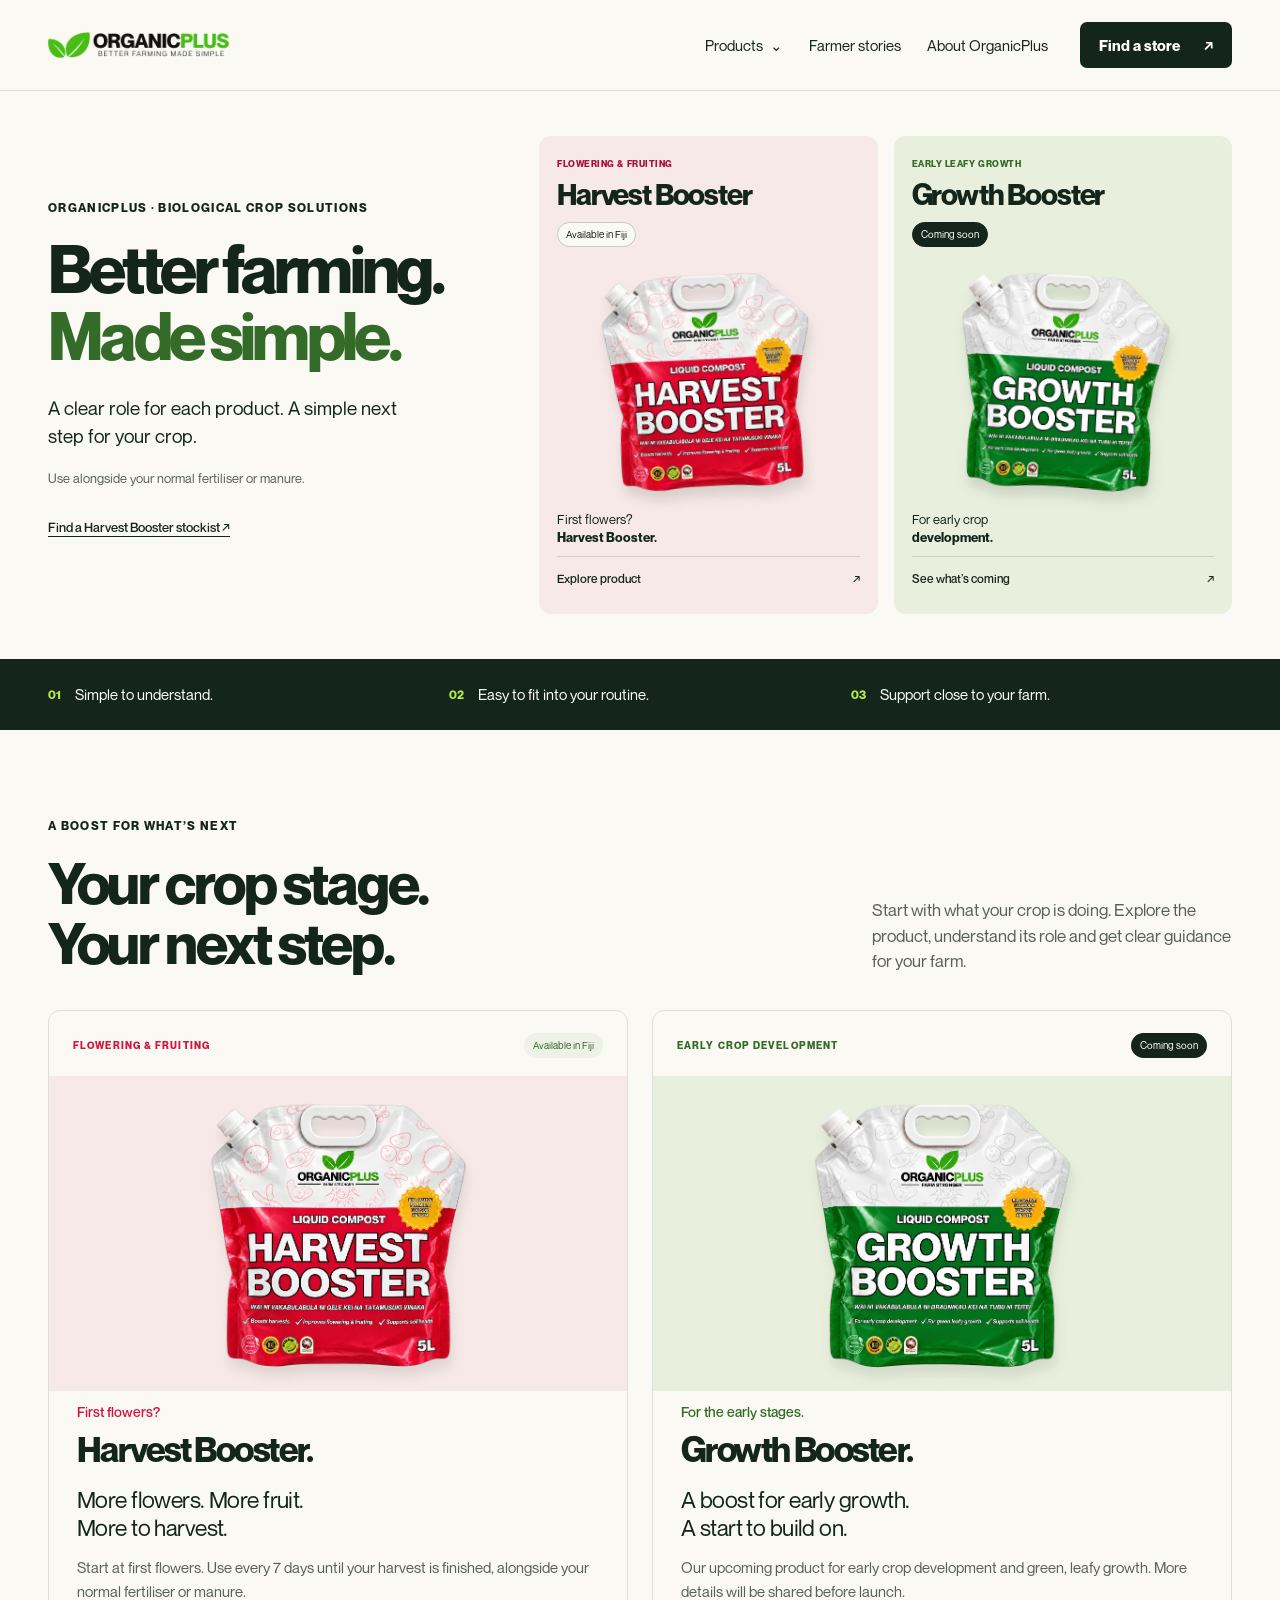
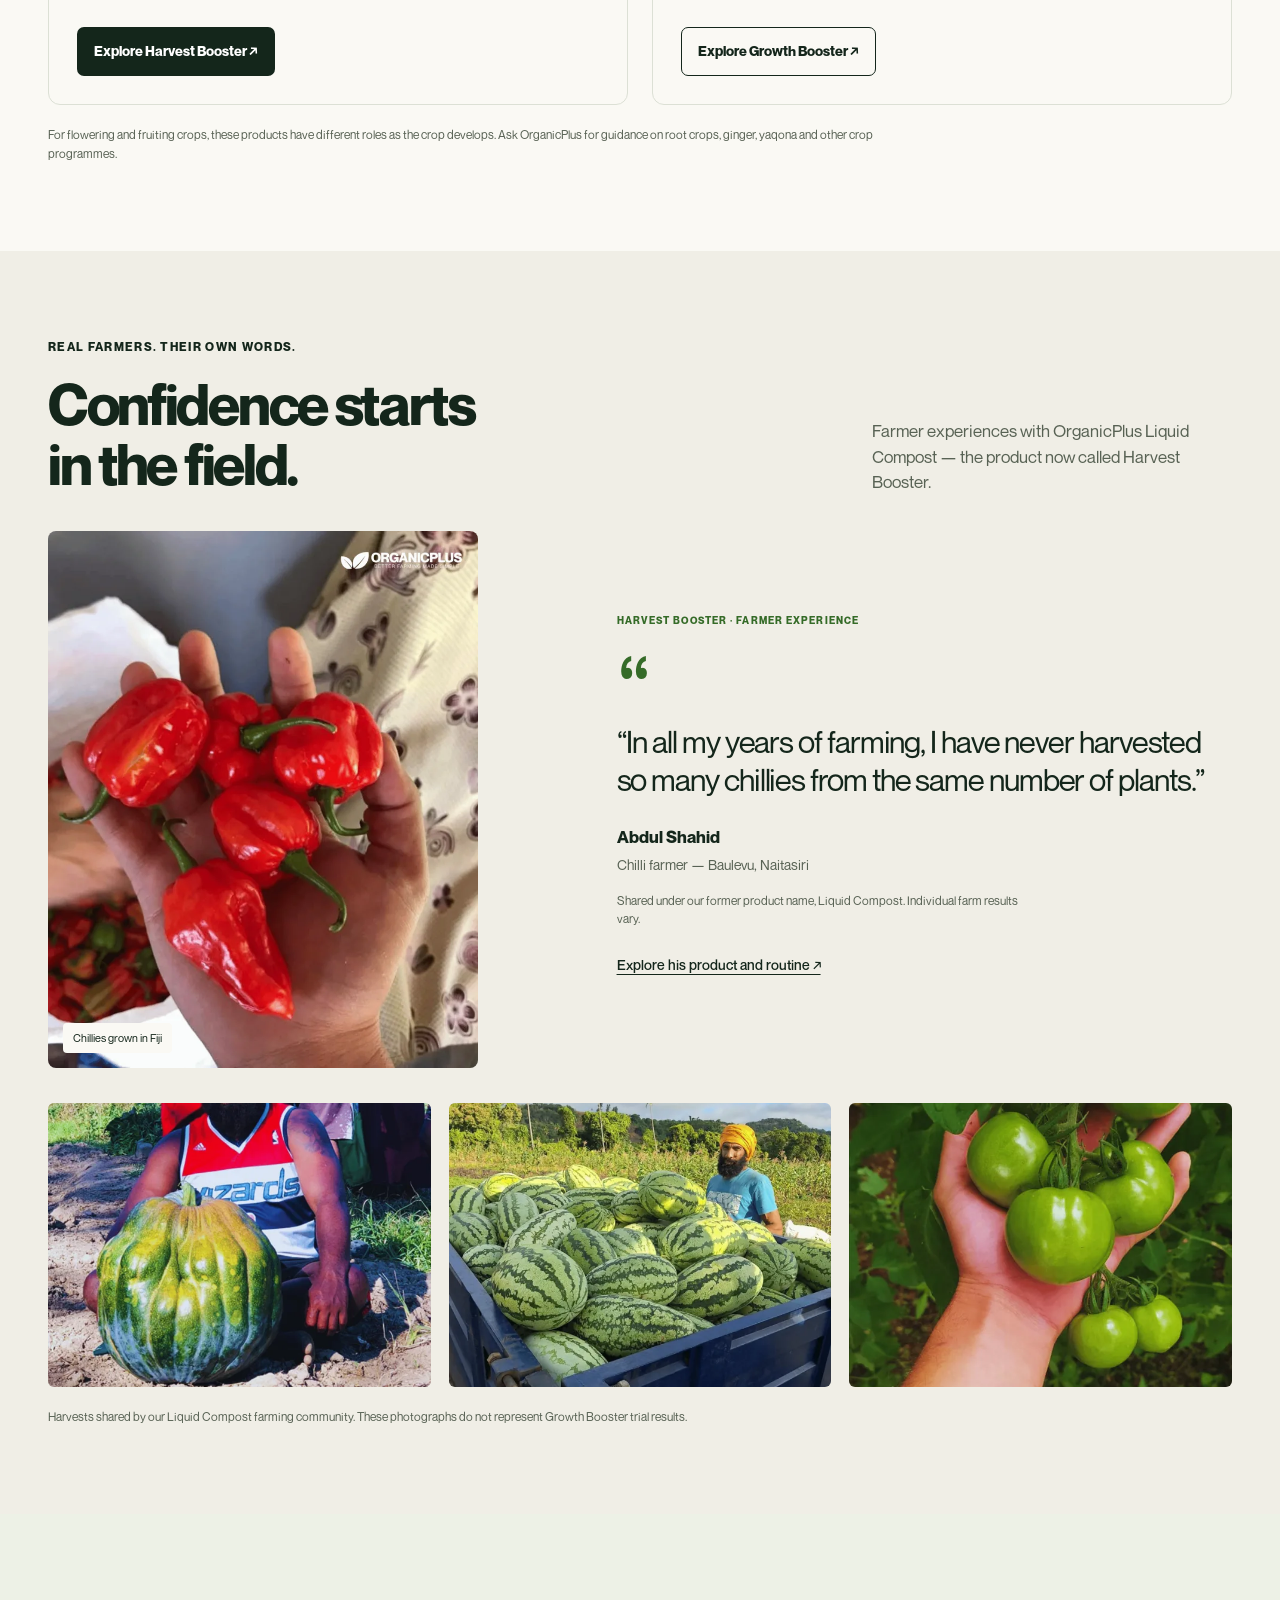
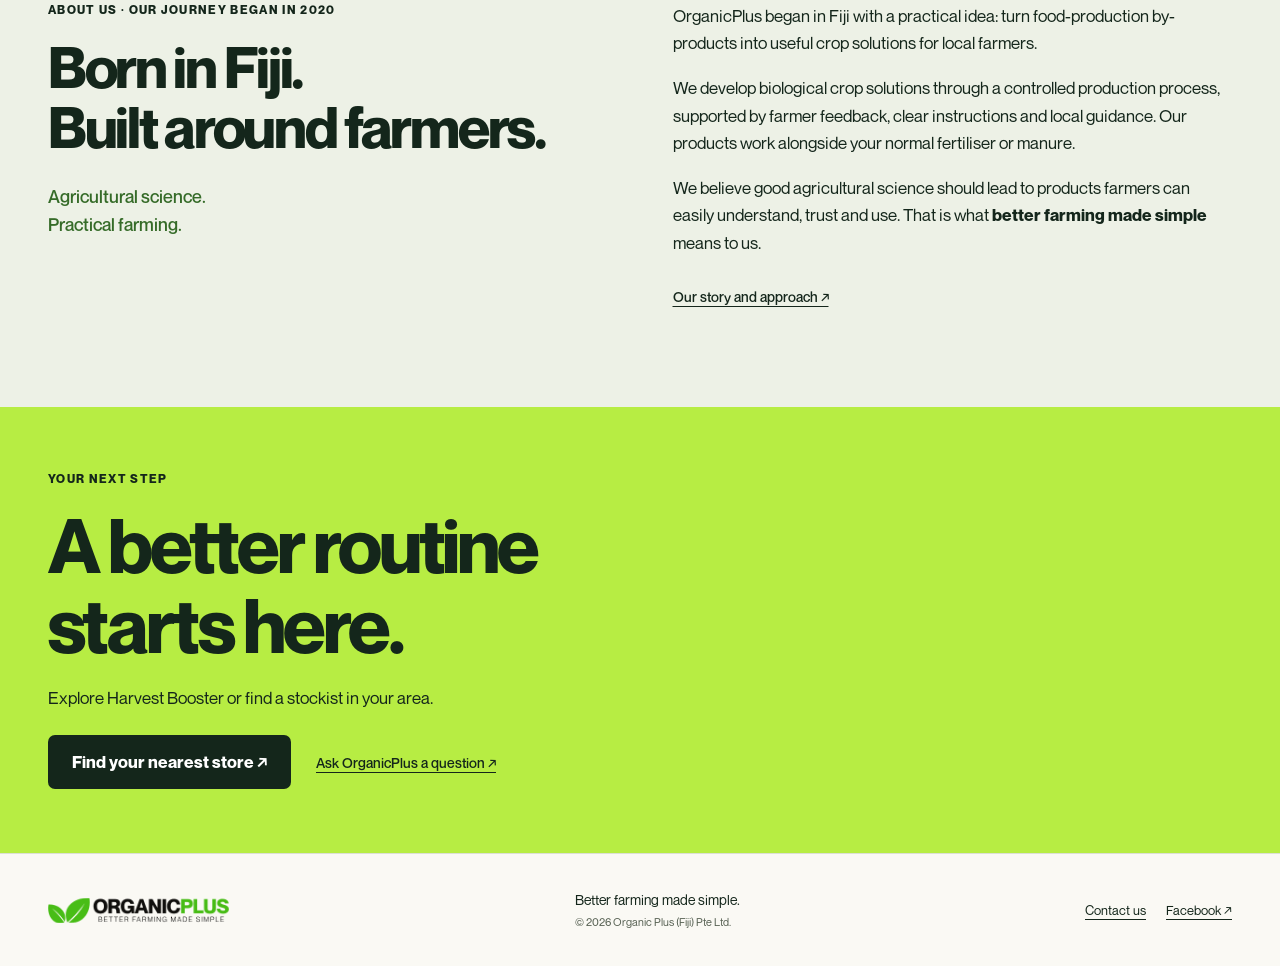
==== commit 1dbfcb8d: "Clarify product roles in homepage hero and add OrganicPlus origin story" ====
--- a/index.html
+++ b/index.html
@@ -3,13 +3,16 @@
 <nav class="desktop-nav" aria-label="Main navigation"><details class="product-nav"><summary>Products</summary><div><a href="/harvest-booster/" data-product-link="harvest_booster">Harvest Booster <span>Flowering &amp; fruiting</span></a><a href="/growth-booster/" data-product-link="growth_booster">Growth Booster <span>Coming soon</span></a></div></details><a href="/#farmers">Farmer stories</a><a href="/about/">About OrganicPlus</a></nav>
 <a class="button button-dark header-cta" data-store-link href="/stockists/">Find a store <span aria-hidden="true">↗</span></a><button class="menu-toggle" id="menuToggle" type="button" aria-controls="mobileNav" aria-expanded="false">Menu <span aria-hidden="true">☰</span></button></div>
 <nav class="mobile-nav" id="mobileNav" aria-label="Mobile navigation" hidden><a href="/harvest-booster/" data-product-link="harvest_booster">Harvest Booster</a><a href="/growth-booster/" data-product-link="growth_booster">Growth Booster <span class="nav-soon">Coming soon</span></a><a href="/#farmers">Farmer stories</a><a href="/about/">About OrganicPlus</a><a href="/stockists/" data-store-link>Find a store ↗</a></nav></header><main id="main">
-<section class="brand-hero"><div class="container brand-hero-grid"><div class="brand-hero-copy"><p class="eyebrow">ORGANICPLUS · FIJI</p><h1>Better farming.<br><span>Made simple.</span></h1><p class="brand-intro">Practical crop solutions. Clear instructions. Real farmer experiences. Give your crop the right boost at the right time.</p><div class="brand-actions"><a class="button button-green" href="#products">Explore our products <span aria-hidden="true">↗</span></a><a class="text-link" href="/stockists/" data-store-link>Find your nearest store ↗</a></div><p class="brand-small">Made to fit alongside your normal fertiliser or manure.</p></div>
-<div class="family-stage" aria-label="OrganicPlus product family"><span class="family-stage-word" aria-hidden="true">LET’S<br>GROW.</span><div class="family-pack family-growth"><img src="/assets/growth-booster-5l.webp" alt="OrganicPlus Growth Booster green and white 5 litre pouch" width="1254" height="1254" fetchpriority="high"><span class="pack-label">Growth Booster <small>Coming soon</small></span></div><div class="family-pack family-harvest"><img src="/assets/harvest-booster-family.webp" alt="OrganicPlus Harvest Booster red and white 5 litre pouch" width="1254" height="1254" fetchpriority="high"><span class="pack-label">Harvest Booster <small>Flowering &amp; fruiting</small></span></div><span class="family-seal">RIGHT BOOST.<br><strong>RIGHT TIME.</strong></span></div></div></section>
+<section class="brand-hero" aria-labelledby="brand-hero-title"><div class="container brand-hero-grid"><div class="brand-hero-copy"><p class="eyebrow">ORGANICPLUS · BIOLOGICAL CROP SOLUTIONS</p><h1 id="brand-hero-title">Better farming.<br><span>Made simple.</span></h1><p class="brand-intro">A clear role for each product. A simple next step for your crop.</p><p class="brand-small">Use alongside your normal fertiliser or manure.</p><a class="text-link hero-store-link" href="/stockists/" data-store-link>Find a Harvest Booster stockist ↗</a></div>
+<div class="hero-product-pair" aria-label="Choose your OrganicPlus product">
+<article class="hero-product-panel hero-harvest"><p class="hero-product-role">FLOWERING &amp; FRUITING</p><h2>Harvest Booster</h2><span class="hero-product-status">Available in Fiji</span><a class="hero-product-image" href="/harvest-booster/" data-product-link="harvest_booster" aria-label="Explore Harvest Booster for flowering and fruiting"><img src="/assets/harvest-booster-transparent.webp" alt="Harvest Booster red and white 5 litre pouch with a white handle and cap" width="1254" height="1254" fetchpriority="high"></a><p class="hero-product-cue">First flowers?<br><strong>Harvest Booster.</strong></p><a class="hero-product-link" href="/harvest-booster/" data-product-link="harvest_booster">Explore product <span aria-hidden="true">↗</span></a></article>
+<article class="hero-product-panel hero-growth"><p class="hero-product-role">EARLY LEAFY GROWTH</p><h2>Growth Booster</h2><span class="hero-product-status hero-status-soon">Coming soon</span><a class="hero-product-image" href="/growth-booster/" data-product-link="growth_booster" aria-label="Explore Growth Booster, coming soon"><img src="/assets/growth-booster-transparent.webp" alt="Growth Booster green and white 5 litre pouch, coming soon" width="1254" height="1254" fetchpriority="high"></a><p class="hero-product-cue">For early crop<br><strong>development.</strong></p><a class="hero-product-link" href="/growth-booster/" data-product-link="growth_booster">See what’s coming <span aria-hidden="true">↗</span></a></article>
+</div></div></section>
 <div class="brand-principles"><div class="container principles-grid"><p><span aria-hidden="true">01</span>Simple to understand.</p><p><span aria-hidden="true">02</span>Easy to fit into your routine.</p><p><span aria-hidden="true">03</span>Support close to your farm.</p></div></div>
 <section class="section" id="products" aria-labelledby="products-title"><div class="container"><div class="section-heading"><div><p class="eyebrow">A BOOST FOR WHAT’S NEXT</p><h2 id="products-title">Your crop stage.<br>Your next step.</h2></div><p>Start with what your crop is doing. Explore the product, understand its role and get clear guidance for your farm.</p></div><div class="product-family-grid">
-<article class="family-card harvest-card"><div class="family-card-top"><p class="eyebrow">FLOWERING &amp; FRUITING</p><span class="availability">Available in Fiji</span></div><a class="family-card-image" href="/harvest-booster/" data-product-link="harvest_booster" aria-label="Explore Harvest Booster"><img src="/assets/harvest-booster-family.webp" alt="Harvest Booster 5 litre pouch" width="1254" height="1254" loading="lazy"></a><div class="family-card-copy"><p class="product-trigger">First flowers?</p><h3>Harvest Booster.</h3><p class="product-promise">More flowers. More fruit.<br>More to harvest.</p><p>Start at first flowers. Use every 7 days until your harvest is finished, alongside your normal fertiliser or manure.</p><a class="button button-dark" href="/harvest-booster/" data-product-link="harvest_booster">Explore Harvest Booster ↗</a></div></article>
-<article class="family-card growth-card"><div class="family-card-top"><p class="eyebrow">EARLY CROP DEVELOPMENT</p><span class="availability availability-soon">Coming soon</span></div><a class="family-card-image" href="/growth-booster/" data-product-link="growth_booster" aria-label="Explore Growth Booster, coming soon"><img src="/assets/growth-booster-5l.webp" alt="Growth Booster 5 litre pouch, coming soon" width="1254" height="1254" loading="lazy"></a><div class="family-card-copy"><p class="product-trigger">For the early stages.</p><h3>Growth Booster.</h3><p class="product-promise">A boost for early growth.<br>A start to build on.</p><p>Our upcoming product for early crop development and green, leafy growth. More details will be shared before launch.</p><a class="button button-outline" href="/growth-booster/" data-product-link="growth_booster">Explore Growth Booster ↗</a></div></article>
+<article class="family-card harvest-card"><div class="family-card-top"><p class="eyebrow">FLOWERING &amp; FRUITING</p><span class="availability">Available in Fiji</span></div><a class="family-card-image" href="/harvest-booster/" data-product-link="harvest_booster" aria-label="Explore Harvest Booster"><img src="/assets/harvest-booster-transparent.webp" alt="Harvest Booster 5 litre pouch" width="1254" height="1254" loading="lazy"></a><div class="family-card-copy"><p class="product-trigger">First flowers?</p><h3>Harvest Booster.</h3><p class="product-promise">More flowers. More fruit.<br>More to harvest.</p><p>Start at first flowers. Use every 7 days until your harvest is finished, alongside your normal fertiliser or manure.</p><a class="button button-dark" href="/harvest-booster/" data-product-link="harvest_booster">Explore Harvest Booster ↗</a></div></article>
+<article class="family-card growth-card"><div class="family-card-top"><p class="eyebrow">EARLY CROP DEVELOPMENT</p><span class="availability availability-soon">Coming soon</span></div><a class="family-card-image" href="/growth-booster/" data-product-link="growth_booster" aria-label="Explore Growth Booster, coming soon"><img src="/assets/growth-booster-transparent.webp" alt="Growth Booster 5 litre pouch, coming soon" width="1254" height="1254" loading="lazy"></a><div class="family-card-copy"><p class="product-trigger">For the early stages.</p><h3>Growth Booster.</h3><p class="product-promise">A boost for early growth.<br>A start to build on.</p><p>Our upcoming product for early crop development and green, leafy growth. More details will be shared before launch.</p><a class="button button-outline" href="/growth-booster/" data-product-link="growth_booster">Explore Growth Booster ↗</a></div></article>
 </div><p class="family-footnote">For flowering and fruiting crops, these products have different roles as the crop develops. Ask OrganicPlus for guidance on root crops, ginger, yaqona and other crop programmes.</p></div></section>
 <section class="section brand-proof" id="farmers" aria-labelledby="farmers-title"><div class="container"><div class="section-heading"><div><p class="eyebrow">REAL FARMERS. THEIR OWN WORDS.</p><h2 id="farmers-title">Confidence starts<br>in the field.</h2></div><p>Farmer experiences with OrganicPlus Liquid Compost — the product now called Harvest Booster.</p></div><div class="brand-proof-grid"><figure><img src="/assets/harvest-chillies.webp" alt="Large red chillies held in a Fiji farmer’s hand" width="800" height="1000" loading="lazy"><figcaption>Chillies grown in Fiji</figcaption></figure><div class="brand-quote"><p class="eyebrow">HARVEST BOOSTER · FARMER EXPERIENCE</p><div class="quote-mark" aria-hidden="true">“</div><blockquote>“In all my years of farming, I have never harvested so many chillies from the same number of plants.”</blockquote><p class="quote-credit"><strong>Abdul Shahid</strong><span>Chilli farmer — Baulevu, Naitasiri</span></p><p class="story-note">Shared under our former product name, Liquid Compost. Individual farm results vary.</p><a class="text-link" href="/harvest-booster/#results">Explore his product and routine ↗</a></div></div><div class="field-strip"><img src="/assets/harvest-pumpkin.webp" alt="Fiji farmer beside a large harvested pumpkin" width="640" height="800" loading="lazy"><img src="/assets/harvest-watermelons.webp" alt="Fiji farmer with harvested watermelons" width="640" height="800" loading="lazy"><img src="/assets/harvest-tomatoes.webp" alt="Green tomatoes growing on the plant" width="640" height="800" loading="lazy"></div><p class="family-footnote">Harvests shared by our Liquid Compost farming community. These photographs do not represent Growth Booster trial results.</p></div></section>
-<section class="section brand-about"><div class="container brand-about-grid"><div><p class="eyebrow">BETTER FARMING MADE SIMPLE.</p><h2>Made for farmers.<br>Built around real life.</h2></div><div><p>Understanding what to use, knowing when to use it and finding it close to home should be straightforward.</p><p>OrganicPlus brings clear product roles, farmer experiences and practical guidance together — with stockists across Fiji.</p><a class="text-link" href="/about/">Get to know OrganicPlus ↗</a></div></div></section>
+<section class="section brand-about" id="about-us" aria-labelledby="about-us-title"><div class="container brand-about-grid"><div><p class="eyebrow">ABOUT US · OUR JOURNEY BEGAN IN 2020</p><h2 id="about-us-title">Born in Fiji.<br>Built around farmers.</h2><p class="about-positioning">Agricultural science.<br>Practical farming.</p></div><div><p>OrganicPlus began in Fiji with a practical idea: turn food-production by-products into useful crop solutions for local farmers.</p><p>We develop biological crop solutions through a controlled production process, supported by farmer feedback, clear instructions and local guidance. Our products work alongside your normal fertiliser or manure.</p><p>We believe good agricultural science should lead to products farmers can easily understand, trust and use. That is what <strong>better farming made simple</strong> means to us.</p><a class="text-link" href="/about/">Our story and approach ↗</a></div></div></section>
 <section class="brand-closing" id="locator"><div class="container"><p class="eyebrow">YOUR NEXT STEP</p><h2>A better routine<br>starts here.</h2><p>Explore Harvest Booster or find a stockist in your area.</p><div class="closing-actions"><a class="button button-dark" href="/stockists/" data-store-link>Find your nearest store ↗</a><a class="text-link" href="/about/#contact">Ask OrganicPlus a question ↗</a></div></div></section></main><footer class="footer"><div class="container footer-inner"><a class="brand" href="/" aria-label="OrganicPlus home"><span class="brand-mark"><img src="/assets/organicplus-logo-source.png" alt="OrganicPlus" width="500" height="500"></span></a><p>Better farming made simple.<br><span>© <span id="year">2026</span> Organic Plus (Fiji) Pte Ltd.</span></p><div class="footer-links"><a href="/about/#contact">Contact us</a><a href="https://www.facebook.com/organicplusfiji/" target="_blank" rel="noopener noreferrer">Facebook ↗</a></div></div></footer><div class="mobile-store-bar"><span>Better farming.<strong>Made simple.</strong></span><a class="button button-green" data-store-link href="/stockists/">Find a store ↗</a></div></body></html>
--- a/organicplus.css
+++ b/organicplus.css
@@ -1,5 +1,14 @@
 /* OrganicPlus family pages share the established brand typography and lime accent. */
-h5{margin:0}.product-nav{position:relative}.product-nav>summary{cursor:pointer;min-height:44px;display:flex;align-items:center;gap:7px;list-style:none}.product-nav>summary:after{content:'⌄';font-size:15px}.product-nav>summary::-webkit-details-marker{display:none}.product-nav>div{position:absolute;top:calc(100% + 8px);left:-18px;width:230px;background:var(--paper);border:1px solid var(--line);padding:9px 18px;border-radius:8px;box-shadow:0 10px 25px #14261b14;z-index:20}.product-nav>div>a{display:block;padding:12px 0}.product-nav>div>a+a{border-top:1px solid var(--line)}.product-nav a span{display:block;font-size:12px;color:var(--muted);margin-top:3px}.nav-soon{font-size:11px;border:1px solid var(--line);padding:3px 7px;border-radius:20px;margin-left:8px}.footer-links{display:flex;gap:20px;font-size:13px}.brand-hero{overflow:hidden}.brand-hero-grid{display:grid;grid-template-columns:1fr 1.08fr;gap:28px;align-items:center;padding-top:48px;padding-bottom:42px}.brand-hero h1{font-size:clamp(54px,5.9vw,82px);line-height:1.01}.brand-hero h1 span,.about-hero h1 span{color:var(--deep)}.brand-intro{font-size:19px;line-height:1.5;max-width:440px;margin-top:24px}.brand-actions{display:flex;flex-direction:column;align-items:flex-start;gap:8px;margin-top:26px}.brand-small{font-size:12px;line-height:1.5;color:var(--muted);margin-top:12px;max-width:310px}.family-stage{position:relative;min-width:0;aspect-ratio:1/1.04;background:#f0f1e9;border-radius:45% 45% 12px 12px;isolation:isolate;display:flex;align-items:center}.family-stage:before{content:'';position:absolute;inset:10% 5% 13%;border:1px solid #ccd6bd;border-radius:50%;transform:rotate(-15deg);z-index:-1}.family-stage-word{position:absolute;left:7%;top:13%;font-size:clamp(65px,8vw,108px);font-weight:700;line-height:.84;letter-spacing:-.07em;color:#dce3cf;z-index:-1}.family-pack{position:absolute;width:67%;top:18%}.family-pack img{width:100%;height:auto;mix-blend-mode:multiply}.family-growth{left:-2%;transform:rotate(-9deg);z-index:1}.family-harvest{right:-3%;top:23%;transform:rotate(7deg);z-index:2}.pack-label{display:block;width:max-content;max-width:95%;margin:-5px auto 0;padding:8px 12px;font-size:12px;font-weight:700;line-height:1.3;background:var(--paper);border:1px solid var(--line);border-radius:4px;box-shadow:0 3px 8px #14261b0a}.pack-label small{display:block;font-size:10px;color:var(--muted);font-weight:400}.family-seal{position:absolute;right:1%;top:4%;width:103px;aspect-ratio:1;display:grid;align-content:center;text-align:center;border-radius:50%;border:1px solid var(--ink);background:var(--green);font-size:11px;line-height:1.3;transform:rotate(9deg);z-index:3}.family-seal strong{font-size:12px}.brand-principles{background:var(--ink);color:white}.principles-grid{display:grid;grid-template-columns:repeat(3,1fr);gap:20px;padding-top:24px;padding-bottom:24px}.principles-grid p{display:flex;gap:14px;align-items:center;font-size:15px}.principles-grid span{color:var(--green);font-size:12px;font-weight:700}.product-family-grid{display:grid;grid-template-columns:1fr 1fr;gap:24px}.family-card{border:1px solid var(--line);border-radius:12px;overflow:hidden;display:flex;flex-direction:column;min-width:0;background:#fff}.family-card-top{display:flex;align-items:center;justify-content:space-between;gap:10px;padding:22px 24px 0}.family-card-top .eyebrow{margin:0;font-size:10px}.harvest-card .eyebrow,.harvest-card .product-trigger{color:var(--red)}.growth-card .eyebrow,.growth-card .product-trigger{color:var(--deep)}.availability{font-size:10px;line-height:1.3;white-space:nowrap;background:#edf1e6;color:var(--deep);border-radius:20px;padding:6px 9px}.availability-soon{background:var(--ink);color:white}.family-card-image{height:315px;display:flex;align-items:center;justify-content:center;padding:10px 25px;text-decoration:none}.family-card-image img{height:100%;width:auto;max-width:100%;object-fit:contain}.family-card-copy{padding:10px 28px 28px;display:flex;flex-direction:column;flex:1}.product-trigger{font-size:14px;font-weight:500;margin-bottom:8px}.family-card h3{font-size:35px;line-height:1.1;letter-spacing:-.045em}.product-promise{font-size:23px;line-height:1.2;letter-spacing:-.025em;margin-top:18px;margin-bottom:15px}.family-card-copy>p:not(.product-promise):not(.product-trigger){font-size:15px;line-height:1.55;color:var(--muted);margin-bottom:24px}.family-card .button{margin-top:auto;align-self:flex-start;font-size:14px;min-height:49px;padding:12px 16px}.button-outline{border:1px solid var(--ink);background:transparent;color:var(--ink)}.family-footnote{font-size:12px;line-height:1.6;color:var(--muted);margin-top:20px;max-width:850px}.brand-proof{background:#f0eee6}.brand-proof-grid{display:grid;grid-template-columns:.9fr 1.1fr;gap:65px;align-items:center}.brand-proof-grid>figure{position:relative;max-width:430px;overflow:hidden;border-radius:8px}.brand-proof-grid>figure>img{width:100%;height:auto;aspect-ratio:4/5;object-fit:cover}.brand-proof-grid figcaption{position:absolute;bottom:15px;left:15px;background:var(--paper);font-size:11px;padding:7px 10px;border-radius:4px}.brand-quote .eyebrow{font-size:10px;line-height:1.5;margin-bottom:30px;color:var(--deep)}.brand-quote blockquote{font-size:31px}.quote-credit{margin-top:25px}.quote-credit strong,.quote-credit span{display:block}.quote-credit span{font-size:14px;color:var(--muted);margin-top:3px}.brand-quote .text-link{margin-top:15px;font-size:14px}.field-strip{display:grid;grid-template-columns:repeat(3,1fr);gap:18px;margin-top:35px}.field-strip img{width:100%;height:auto;aspect-ratio:1.35;object-fit:cover;border-radius:6px}.brand-about{background:#edf1e6}.brand-about-grid,.contact-grid{display:grid;grid-template-columns:1fr 1fr;gap:65px}.brand-about-grid>div>p:not(.eyebrow){margin-bottom:18px;font-size:18px;line-height:1.55}.brand-about .text-link{font-size:14px}.brand-closing{padding:64px 0;background:var(--green)}.brand-closing h2{font-size:clamp(44px,6vw,76px)}.brand-closing p:not(.eyebrow){margin-top:20px;font-size:17px}.closing-actions{display:flex;align-items:center;gap:25px;flex-wrap:wrap;margin-top:25px}.closing-actions .text-link{font-size:14px}.growth-launch{padding-top:35px}.launch-grid{display:grid;grid-template-columns:1.05fr 1fr;align-items:center;gap:40px}.back-link{font-size:13px;margin-bottom:25px}.coming-soon-pill{display:inline-block;background:var(--ink);color:white;border-radius:20px;padding:8px 13px;font-size:11px;letter-spacing:.07em;margin-bottom:20px}.growth-launch h1{font-size:clamp(43px,5.1vw,68px)}.growth-launch h1 span{color:var(--deep)}.growth-launch .brand-intro{font-size:19px;margin-bottom:18px}.growth-launch p:not(.eyebrow):not(.brand-intro){font-size:15px;color:var(--muted);line-height:1.6;max-width:450px}.launch-pack{background:#fff;border-radius:45% 45% 12px 12px;padding:25px 0;overflow:hidden}.launch-pack img{width:100%;height:auto}.launch-pack p{font-size:10px!important;text-align:center;letter-spacing:.06em;margin:0 auto!important}.launch-note{background:#edf1e6}.launch-note p:not(.eyebrow){max-width:700px;margin-top:22px;font-size:17px;line-height:1.6}.launch-note .text-link{margin-top:18px}.no-store-bar{padding-bottom:0}.directory-intro{padding:50px 0}.directory-intro h1{font-size:clamp(43px,5.4vw,68px)}.directory-intro p:not(.eyebrow){max-width:600px;margin-top:20px;font-size:17px}.stockist-availability{font-size:14px!important;line-height:1.6;padding:17px 20px;background:#edf1e6;border-radius:6px}.stockist-availability strong{display:block}.about-hero{padding-top:55px}.about-hero h1{font-size:clamp(48px,6vw,79px)}.about-copy-grid{display:grid;grid-template-columns:1fr 1fr;gap:65px;margin-top:65px}.about-copy-grid p{font-size:17px;line-height:1.65;margin-bottom:18px}.about-principles{background:#edf1e6}.contact-section{background:var(--green)}.contact-grid>div>p:not(.eyebrow){max-width:400px;margin-top:22px;line-height:1.6}.contact-card{background:var(--paper);border-radius:10px;padding:30px;min-width:0}.contact-card h3{font-size:27px;line-height:1.2}.contact-card p{font-size:16px;line-height:1.6;margin:18px 0}.contact-card .button{font-size:14px;white-space:normal;line-height:1.3}.contact-card .contact-small{font-size:12px!important;color:var(--muted)}.contact-card .text-link{font-size:14px}
+h5{margin:0}.product-nav{position:relative}.product-nav>summary{cursor:pointer;min-height:44px;display:flex;align-items:center;gap:7px;list-style:none}.product-nav>summary:after{content:'⌄';font-size:15px}.product-nav>summary::-webkit-details-marker{display:none}.product-nav>div{position:absolute;top:calc(100% + 8px);left:-18px;width:230px;background:var(--paper);border:1px solid var(--line);padding:9px 18px;border-radius:8px;box-shadow:0 10px 25px #14261b14;z-index:20}.product-nav>div>a{display:block;padding:12px 0}.product-nav>div>a+a{border-top:1px solid var(--line)}.product-nav a span{display:block;font-size:12px;color:var(--muted);margin-top:3px}.nav-soon{font-size:11px;border:1px solid var(--line);padding:3px 7px;border-radius:20px;margin-left:8px}.footer-links{display:flex;gap:20px;font-size:13px}.brand-hero{overflow:hidden}.brand-hero-grid{display:grid;grid-template-columns:1fr 1.08fr;gap:28px;align-items:center;padding-top:48px;padding-bottom:42px}.brand-hero h1{font-size:clamp(54px,5.9vw,82px);line-height:1.01}.brand-hero h1 span,.about-hero h1 span{color:var(--deep)}.brand-intro{font-size:19px;line-height:1.5;max-width:440px;margin-top:24px}.brand-actions{display:flex;flex-direction:column;align-items:flex-start;gap:8px;margin-top:26px}.brand-small{font-size:12px;line-height:1.5;color:var(--muted);margin-top:12px;max-width:310px}.brand-principles{background:var(--ink);color:white}.principles-grid{display:grid;grid-template-columns:repeat(3,1fr);gap:20px;padding-top:24px;padding-bottom:24px}.principles-grid p{display:flex;gap:14px;align-items:center;font-size:15px}.principles-grid span{color:var(--green);font-size:12px;font-weight:700}.product-family-grid{display:grid;grid-template-columns:1fr 1fr;gap:24px}.family-card{border:1px solid var(--line);border-radius:12px;overflow:hidden;display:flex;flex-direction:column;min-width:0;background:#fff}.family-card-top{display:flex;align-items:center;justify-content:space-between;gap:10px;padding:22px 24px 0}.family-card-top .eyebrow{margin:0;font-size:10px}.harvest-card .eyebrow,.harvest-card .product-trigger{color:var(--red)}.growth-card .eyebrow,.growth-card .product-trigger{color:var(--deep)}.availability{font-size:10px;line-height:1.3;white-space:nowrap;background:#edf1e6;color:var(--deep);border-radius:20px;padding:6px 9px}.availability-soon{background:var(--ink);color:white}.family-card-image{height:315px;display:flex;align-items:center;justify-content:center;padding:10px 25px;text-decoration:none}.family-card-image img{height:100%;width:auto;max-width:100%;object-fit:contain}.family-card-copy{padding:10px 28px 28px;display:flex;flex-direction:column;flex:1}.product-trigger{font-size:14px;font-weight:500;margin-bottom:8px}.family-card h3{font-size:35px;line-height:1.1;letter-spacing:-.045em}.product-promise{font-size:23px;line-height:1.2;letter-spacing:-.025em;margin-top:18px;margin-bottom:15px}.family-card-copy>p:not(.product-promise):not(.product-trigger){font-size:15px;line-height:1.55;color:var(--muted);margin-bottom:24px}.family-card .button{margin-top:auto;align-self:flex-start;font-size:14px;min-height:49px;padding:12px 16px}.button-outline{border:1px solid var(--ink);background:transparent;color:var(--ink)}.family-footnote{font-size:12px;line-height:1.6;color:var(--muted);margin-top:20px;max-width:850px}.brand-proof{background:#f0eee6}.brand-proof-grid{display:grid;grid-template-columns:.9fr 1.1fr;gap:65px;align-items:center}.brand-proof-grid>figure{position:relative;max-width:430px;overflow:hidden;border-radius:8px}.brand-proof-grid>figure>img{width:100%;height:auto;aspect-ratio:4/5;object-fit:cover}.brand-proof-grid figcaption{position:absolute;bottom:15px;left:15px;background:var(--paper);font-size:11px;padding:7px 10px;border-radius:4px}.brand-quote .eyebrow{font-size:10px;line-height:1.5;margin-bottom:30px;color:var(--deep)}.brand-quote blockquote{font-size:31px}.quote-credit{margin-top:25px}.quote-credit strong,.quote-credit span{display:block}.quote-credit span{font-size:14px;color:var(--muted);margin-top:3px}.brand-quote .text-link{margin-top:15px;font-size:14px}.field-strip{display:grid;grid-template-columns:repeat(3,1fr);gap:18px;margin-top:35px}.field-strip img{width:100%;height:auto;aspect-ratio:1.35;object-fit:cover;border-radius:6px}.brand-about{background:#edf1e6}.brand-about-grid,.contact-grid{display:grid;grid-template-columns:1fr 1fr;gap:65px}.brand-about-grid>div>p:not(.eyebrow){margin-bottom:18px;font-size:18px;line-height:1.55}.brand-about .text-link{font-size:14px}.brand-closing{padding:64px 0;background:var(--green)}.brand-closing h2{font-size:clamp(44px,6vw,76px)}.brand-closing p:not(.eyebrow){margin-top:20px;font-size:17px}.closing-actions{display:flex;align-items:center;gap:25px;flex-wrap:wrap;margin-top:25px}.closing-actions .text-link{font-size:14px}.growth-launch{padding-top:35px}.launch-grid{display:grid;grid-template-columns:1.05fr 1fr;align-items:center;gap:40px}.back-link{font-size:13px;margin-bottom:25px}.coming-soon-pill{display:inline-block;background:var(--ink);color:white;border-radius:20px;padding:8px 13px;font-size:11px;letter-spacing:.07em;margin-bottom:20px}.growth-launch h1{font-size:clamp(43px,5.1vw,68px)}.growth-launch h1 span{color:var(--deep)}.growth-launch .brand-intro{font-size:19px;margin-bottom:18px}.growth-launch p:not(.eyebrow):not(.brand-intro){font-size:15px;color:var(--muted);line-height:1.6;max-width:450px}.launch-pack{background:#fff;border-radius:45% 45% 12px 12px;padding:25px 0;overflow:hidden}.launch-pack img{width:100%;height:auto}.launch-pack p{font-size:10px!important;text-align:center;letter-spacing:.06em;margin:0 auto!important}.launch-note{background:#edf1e6}.launch-note p:not(.eyebrow){max-width:700px;margin-top:22px;font-size:17px;line-height:1.6}.launch-note .text-link{margin-top:18px}.no-store-bar{padding-bottom:0}.directory-intro{padding:50px 0}.directory-intro h1{font-size:clamp(43px,5.4vw,68px)}.directory-intro p:not(.eyebrow){max-width:600px;margin-top:20px;font-size:17px}.stockist-availability{font-size:14px!important;line-height:1.6;padding:17px 20px;background:#edf1e6;border-radius:6px}.stockist-availability strong{display:block}.about-hero{padding-top:55px}.about-hero h1{font-size:clamp(48px,6vw,79px)}.about-copy-grid{display:grid;grid-template-columns:1fr 1fr;gap:65px;margin-top:65px}.about-copy-grid p{font-size:17px;line-height:1.65;margin-bottom:18px}.about-principles{background:#edf1e6}.contact-section{background:var(--green)}.contact-grid>div>p:not(.eyebrow){max-width:400px;margin-top:22px;line-height:1.6}.contact-card{background:var(--paper);border-radius:10px;padding:30px;min-width:0}.contact-card h3{font-size:27px;line-height:1.2}.contact-card p{font-size:16px;line-height:1.6;margin:18px 0}.contact-card .button{font-size:14px;white-space:normal;line-height:1.3}.contact-card .contact-small{font-size:12px!important;color:var(--muted)}.contact-card .text-link{font-size:14px}
 @media(max-width:1100px){.brand-hero-grid{gap:20px}.brand-hero h1{font-size:60px}.brand-intro{font-size:18px}.family-seal{width:86px;font-size:10px}.family-seal strong{font-size:11px}.family-card-top{padding:20px 20px 0}.family-card-copy{padding:10px 22px 24px}.family-card h3{font-size:31px}.brand-proof-grid,.brand-about-grid,.about-copy-grid,.contact-grid{gap:35px}.brand-quote blockquote{font-size:27px}.family-card-image{height:285px}.family-card-top .eyebrow{font-size:9px}.availability{font-size:9px}.header-inner{gap:18px}}
 @media(max-width:850px){.brand-hero-grid{grid-template-columns:1fr 1fr;gap:15px;padding-top:35px}.brand-hero h1{font-size:46px}.brand-intro{font-size:17px}.family-stage{aspect-ratio:1/1.32}.family-pack{width:75%;top:27%}.family-growth{left:-7%}.family-harvest{right:-7%;top:34%}.family-stage-word{font-size:69px;top:17%}.family-seal{width:77px;top:8%}.pack-label{font-size:10px;padding:7px 8px}.pack-label small{font-size:9px}.principles-grid p{font-size:13px}.family-card-top{flex-wrap:wrap;gap:8px}.family-card-image{height:250px;padding:12px 10px}.family-card h3{font-size:29px}.product-promise{font-size:21px}.family-card-copy{padding:10px 20px 22px}.family-card-copy>p:not(.product-promise):not(.product-trigger){font-size:14px}.family-card .button{font-size:12px;padding:12px}.brand-proof-grid{gap:30px}.brand-quote blockquote{font-size:25px}.brand-quote .eyebrow{margin-bottom:23px}.brand-about-grid,.about-copy-grid,.contact-grid{grid-template-columns:1fr;gap:25px}.brand-about-grid>div>p:not(.eyebrow){font-size:17px}.about-copy-grid{margin-top:40px}.launch-grid{gap:25px;grid-template-columns:1fr 1fr}.growth-launch h1{font-size:43px}.launch-pack{padding:10px 0 20px}.growth-launch .brand-intro{font-size:17px}}
 @media(max-width:620px){.brand-hero-grid{grid-template-columns:1fr;gap:24px;padding-top:32px;padding-bottom:30px}.brand-hero h1{font-size:clamp(46px,12.6vw,65px);line-height:1.01}.brand-intro{font-size:17px;line-height:1.5;margin-top:21px}.brand-actions{margin-top:22px;gap:6px}.brand-actions .button{font-size:15px;min-height:52px;padding:13px 17px}.brand-actions .text-link{font-size:14px}.brand-small{font-size:11px;margin-top:9px;max-width:none}.family-stage{width:100%;max-width:420px;margin:auto;aspect-ratio:1.05}.family-pack{width:67%;top:22%}.family-growth{left:-1%}.family-harvest{right:-2%;top:27%}.family-stage-word{font-size:76px;top:13%}.family-seal{width:80px;top:3%;right:1%;font-size:9px}.family-seal strong{font-size:10px}.pack-label{font-size:10px;margin-top:-2px;line-height:1.25}.pack-label small{font-size:9px}.principles-grid{grid-template-columns:1fr;gap:15px;padding-top:23px;padding-bottom:23px}.principles-grid p{font-size:14px;gap:15px}.product-family-grid{grid-template-columns:1fr;gap:22px}.family-card-top{padding:20px 20px 0;flex-wrap:nowrap}.family-card-top .eyebrow{font-size:9px}.availability{font-size:9px}.family-card-image{height:280px;padding:10px 15px}.family-card-copy{padding:8px 22px 25px}.family-card h3{font-size:33px}.product-promise{font-size:23px;margin-top:18px}.family-card-copy>p:not(.product-promise):not(.product-trigger){font-size:15px}.family-card .button{font-size:14px;padding:13px 15px}.family-footnote{font-size:11px;line-height:1.55;margin-top:17px}.brand-proof-grid{grid-template-columns:1fr;gap:30px}.brand-proof-grid>figure{max-width:none}.brand-proof-grid>figure>img{aspect-ratio:1.1;object-position:center 40%}.brand-quote blockquote{font-size:25px;line-height:1.3}.brand-quote .eyebrow{margin-bottom:25px}.quote-credit{margin-top:20px}.field-strip{gap:10px;margin-top:27px}.field-strip img{aspect-ratio:.8}.brand-about-grid{gap:23px}.brand-about-grid>div>p:not(.eyebrow){font-size:16px}.brand-closing{padding:45px 0}.brand-closing h2{font-size:44px}.brand-closing p:not(.eyebrow){font-size:16px;margin-top:18px}.closing-actions{flex-direction:column;align-items:flex-start;gap:10px;margin-top:22px}.footer-links{font-size:13px}.growth-launch{padding-top:22px}.launch-grid{grid-template-columns:1fr;gap:30px}.back-link{margin-bottom:22px}.coming-soon-pill{margin-bottom:17px}.growth-launch h1{font-size:clamp(40px,10.8vw,58px)}.growth-launch .brand-intro{font-size:18px}.growth-launch .brand-actions .button{font-size:14px}.launch-pack{max-width:420px;margin:auto;width:100%;padding:10px 0 20px}.launch-note p:not(.eyebrow){font-size:16px;margin-top:18px}.directory-intro{padding:35px 0}.directory-intro h1{font-size:44px}.directory-intro p:not(.eyebrow){font-size:16px}.stockist-availability{padding:16px;font-size:13px!important}.about-hero{padding-top:35px}.about-hero h1{font-size:clamp(45px,12.4vw,64px)}.about-copy-grid{margin-top:35px;gap:20px}.about-copy-grid p{font-size:16px}.contact-card{padding:23px 20px}.contact-card h3{font-size:25px}.contact-card .button{font-size:13px;padding:13px 12px;gap:7px}.contact-grid>div>p:not(.eyebrow){font-size:16px}.about-copy-grid h2{font-size:32px}}
+
+/* Each product keeps its own visible role, name, status and link in the hero. */
+.brand-hero-grid{grid-template-columns:.85fr 1.3fr;gap:38px;padding-top:45px;padding-bottom:45px}.brand-hero h1{font-size:clamp(48px,5.2vw,72px)}.brand-hero .brand-intro{font-size:19px;max-width:360px}.brand-hero .brand-small{font-size:13px;max-width:330px;margin-top:18px}.hero-store-link{font-size:13px;margin-top:18px}.hero-product-pair{display:grid;grid-template-columns:repeat(2,minmax(0,1fr));gap:16px;min-width:0}.hero-product-panel{min-width:0;border-radius:12px;padding:22px 18px 14px;display:flex;flex-direction:column;align-items:flex-start;overflow:hidden}.hero-harvest{background:#f6e9e7}.hero-growth{background:#e9efdd}.hero-product-role{font-size:9px;line-height:1.4;letter-spacing:.06em;font-weight:700;margin-bottom:9px}.hero-harvest .hero-product-role{color:#aa1235}.hero-growth .hero-product-role{color:var(--deep)}.hero-product-panel h2{font-size:29px;line-height:1.05;letter-spacing:-.04em;max-width:100%;margin-bottom:12px}.hero-product-status{display:inline-block;font-size:10px;line-height:1.3;padding:5px 8px;border:1px solid #bfcec0;border-radius:20px;background:#faf9f4;color:var(--ink)}.hero-status-soon{color:white;background:var(--ink);border-color:var(--ink)}.hero-product-image{display:flex;width:100%;align-items:center;justify-content:center;height:240px;margin:13px 0 10px}.hero-product-image img{width:100%;height:100%;object-fit:contain;mix-blend-mode:normal;filter:drop-shadow(2px 10px 6px #14261b22)}.hero-harvest .hero-product-image img{transform:rotate(-3deg)}.hero-growth .hero-product-image img{transform:rotate(3deg)}.hero-product-cue{font-size:13px;line-height:1.4;margin-bottom:10px}.hero-product-link{display:flex;align-items:center;justify-content:space-between;gap:8px;min-height:44px;width:100%;font-size:12px;font-weight:500;text-decoration:none;border-top:1px solid #14261b25;margin-top:auto}.hero-product-link:hover{text-decoration:underline;text-underline-offset:3px}.family-card{background:var(--paper)}.harvest-card .family-card-image{background:#f6e9e7;margin-top:18px}.growth-card .family-card-image{background:#e9efdd;margin-top:18px}.family-card-image img{mix-blend-mode:normal;filter:drop-shadow(2px 10px 6px #14261b1a)}.launch-pack{background:#e9efdd;padding:28px 15px 20px}.launch-pack img{filter:drop-shadow(3px 14px 8px #14261b22)}.hero-product .pouch{clip-path:none}.brand-about .about-positioning{font-size:21px;line-height:1.3;color:var(--deep);font-weight:500;margin-top:25px}.brand-about-grid>div>p:not(.eyebrow):not(.about-positioning){font-size:17px;line-height:1.6}
+@media(max-width:1100px){.brand-hero-grid{gap:25px;grid-template-columns:.85fr 1.3fr}.brand-hero h1{font-size:53px}.hero-product-pair{gap:12px}.hero-product-panel{padding:20px 14px 12px}.hero-product-panel h2{font-size:25px}.hero-product-image{height:215px}.brand-hero .brand-intro{font-size:17px}}
+@media(max-width:850px){.brand-hero-grid{grid-template-columns:1fr;gap:28px}.brand-hero-copy{max-width:600px}.brand-hero h1{font-size:61px}.brand-hero .brand-intro{max-width:500px;font-size:18px}.brand-hero .brand-small{max-width:none;margin-top:12px}.hero-store-link{margin-top:8px}.hero-product-panel{padding:22px 22px 14px}.hero-product-panel h2{font-size:30px}.hero-product-image{height:265px}.hero-product-role{font-size:10px}.hero-product-cue{font-size:14px}.hero-product-link{font-size:13px}}
+@media(max-width:620px){.brand-hero-grid{padding-top:30px;padding-bottom:30px;gap:23px}.brand-hero h1{font-size:clamp(43px,11.7vw,61px)}.brand-hero-copy>.eyebrow{font-size:9px;line-height:1.5;letter-spacing:.06em;margin-bottom:12px}.brand-hero .brand-intro{font-size:16px;line-height:1.45;margin-top:18px;max-width:340px}.brand-hero .brand-small{font-size:11px;line-height:1.5;margin-top:10px}.hero-store-link{font-size:12px;margin-top:3px;min-height:40px}.hero-product-pair{gap:10px}.hero-product-panel{padding:16px 12px 10px;border-radius:9px}.hero-product-role{font-size:8px;line-height:1.4;letter-spacing:.025em;min-height:23px;margin-bottom:6px}.hero-product-panel h2{font-size:23px;line-height:1.05;min-height:49px;margin-bottom:9px}.hero-product-status{font-size:9px;padding:5px 7px}.hero-product-image{height:175px;margin:10px 0 8px}.hero-product-cue{font-size:11px;line-height:1.45;margin-bottom:8px}.hero-product-link{font-size:10px;line-height:1.3;gap:4px;min-height:44px}.brand-about .about-positioning{font-size:20px;margin-top:20px}.brand-about-grid>div>p:not(.eyebrow):not(.about-positioning){font-size:15px;line-height:1.65}.launch-pack{padding:20px 10px}.family-card-image img{max-width:95%}}
+@media(max-width:374px){.hero-product-panel{padding-left:10px;padding-right:10px}.hero-product-panel h2{font-size:21px}.hero-product-image{height:155px}.hero-product-link{font-size:9px}}
+@media(max-width:620px){.hero-product-role{font-size:10px;line-height:1.35;min-height:27px;letter-spacing:0}.hero-product-status{font-size:10px}.hero-product-cue{font-size:12px}.hero-product-link{font-size:11px}}
+@media(max-width:374px){.hero-product-link{font-size:10px}.hero-product-role{font-size:9px}}
